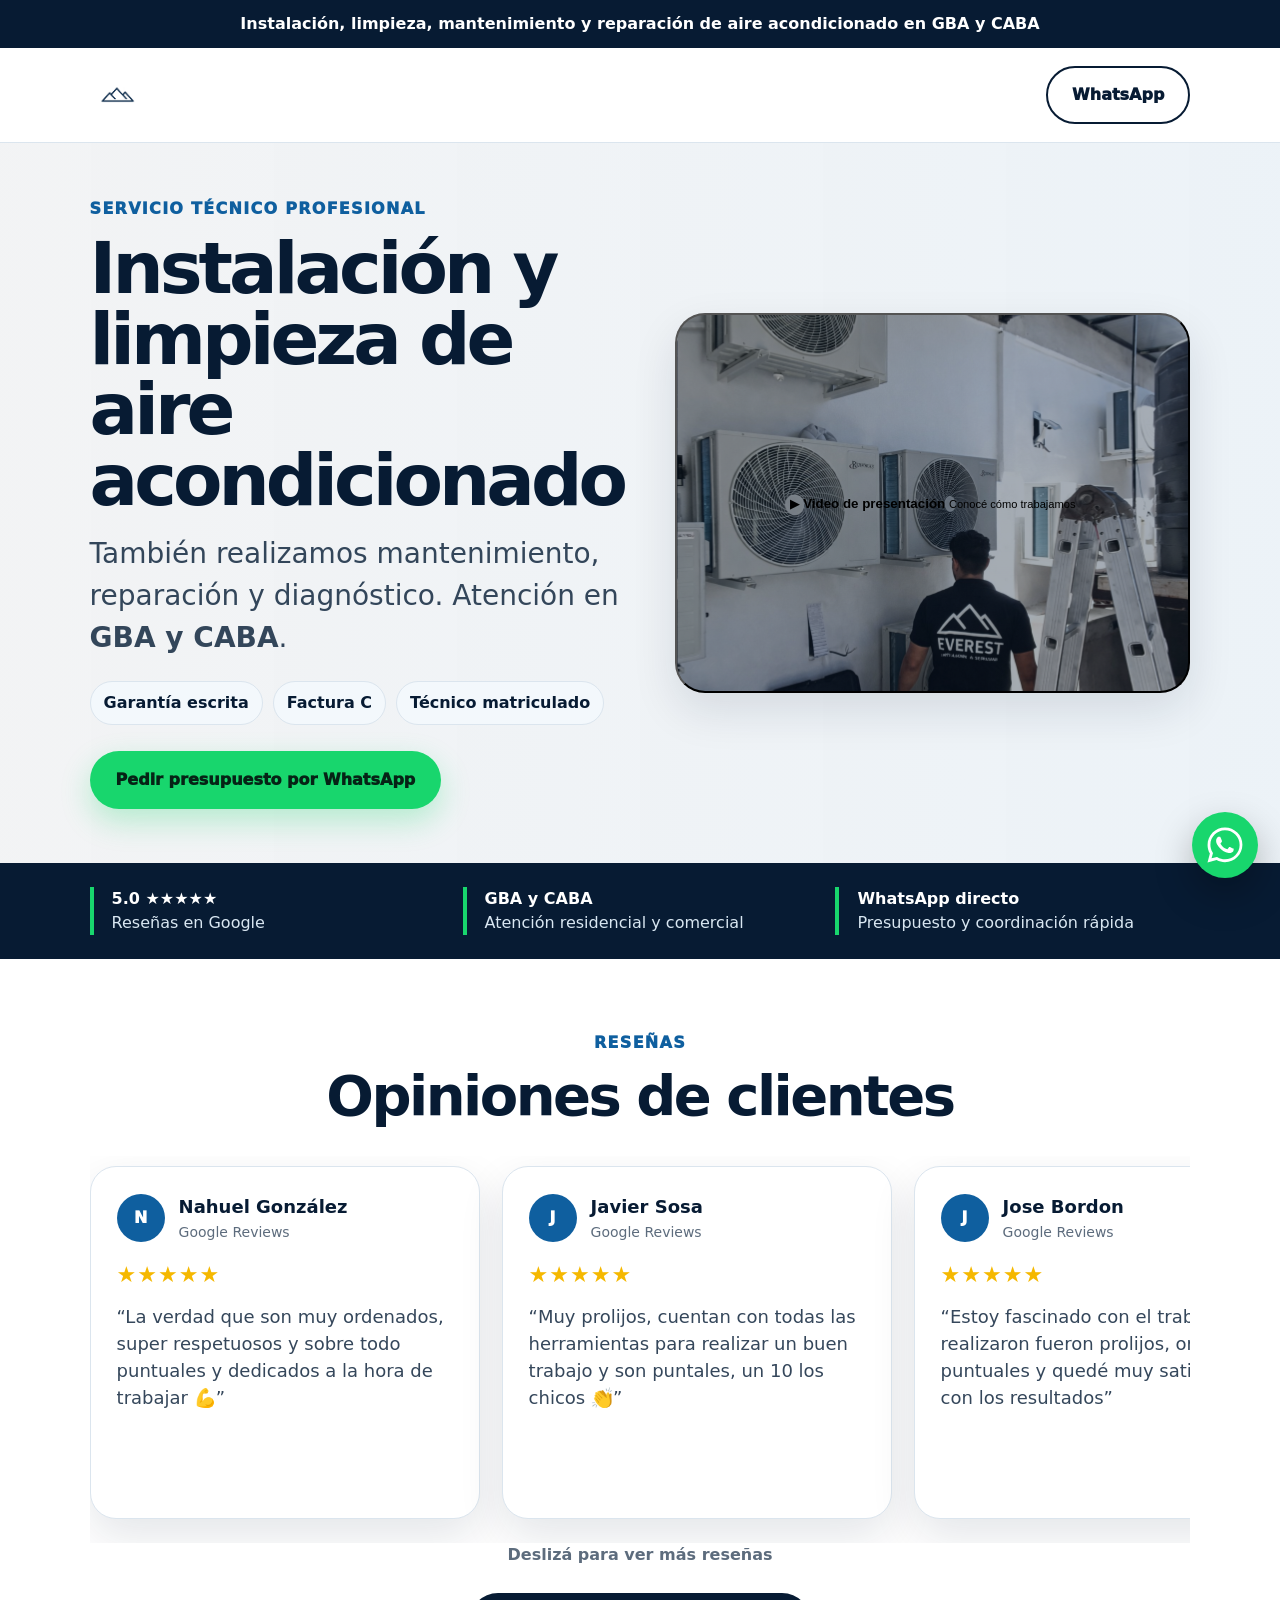
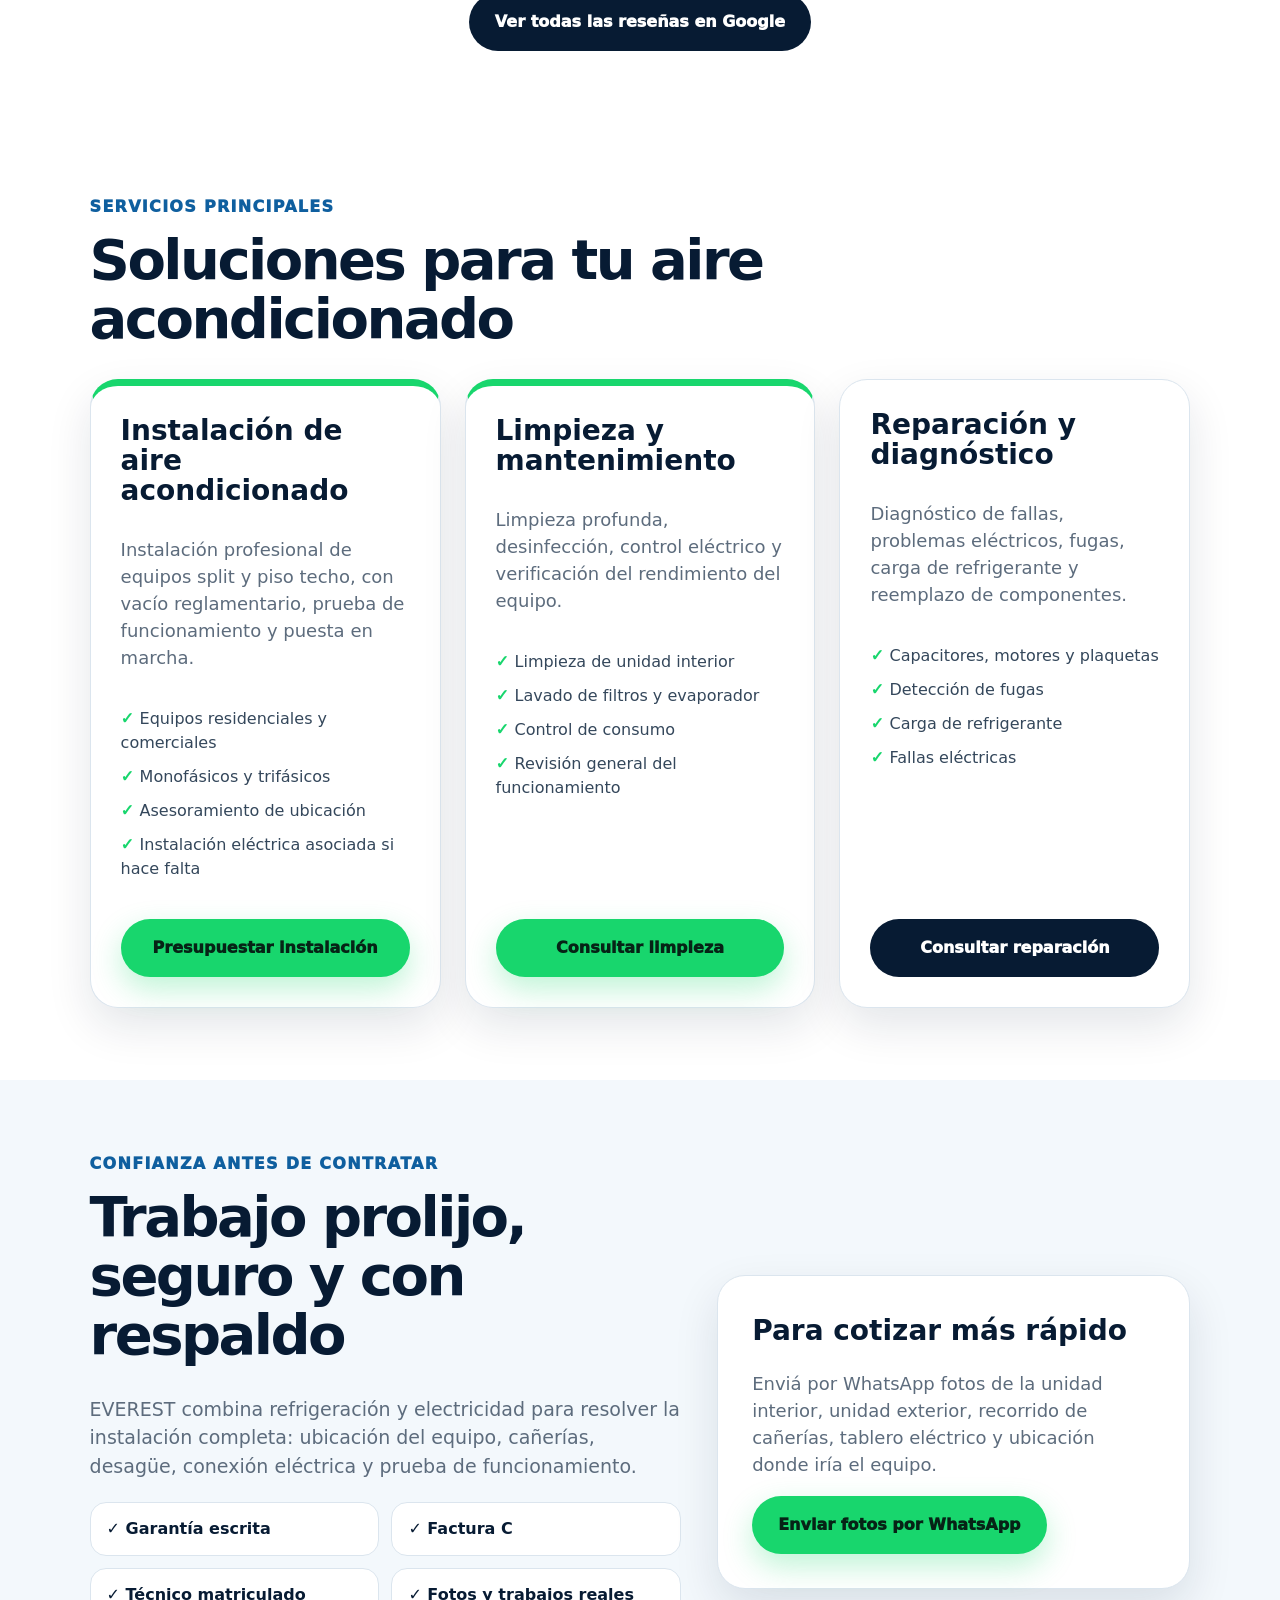
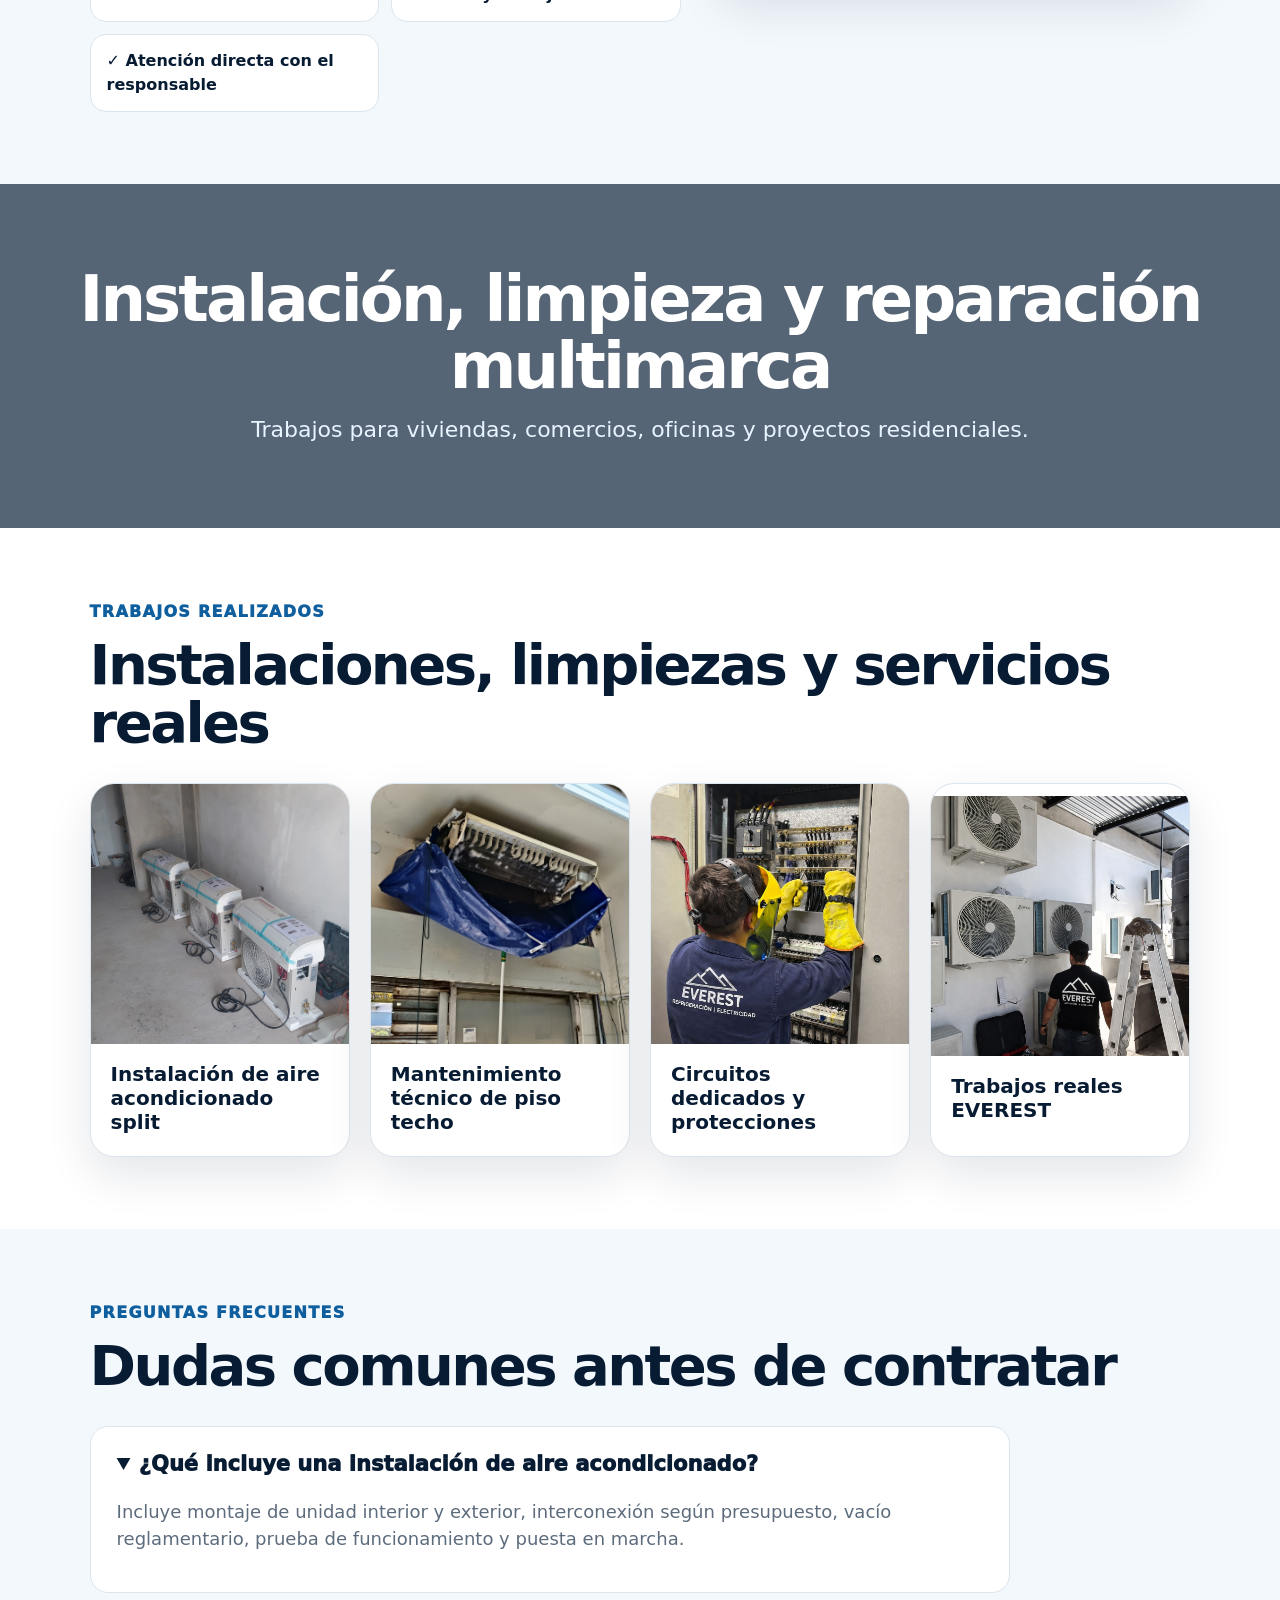
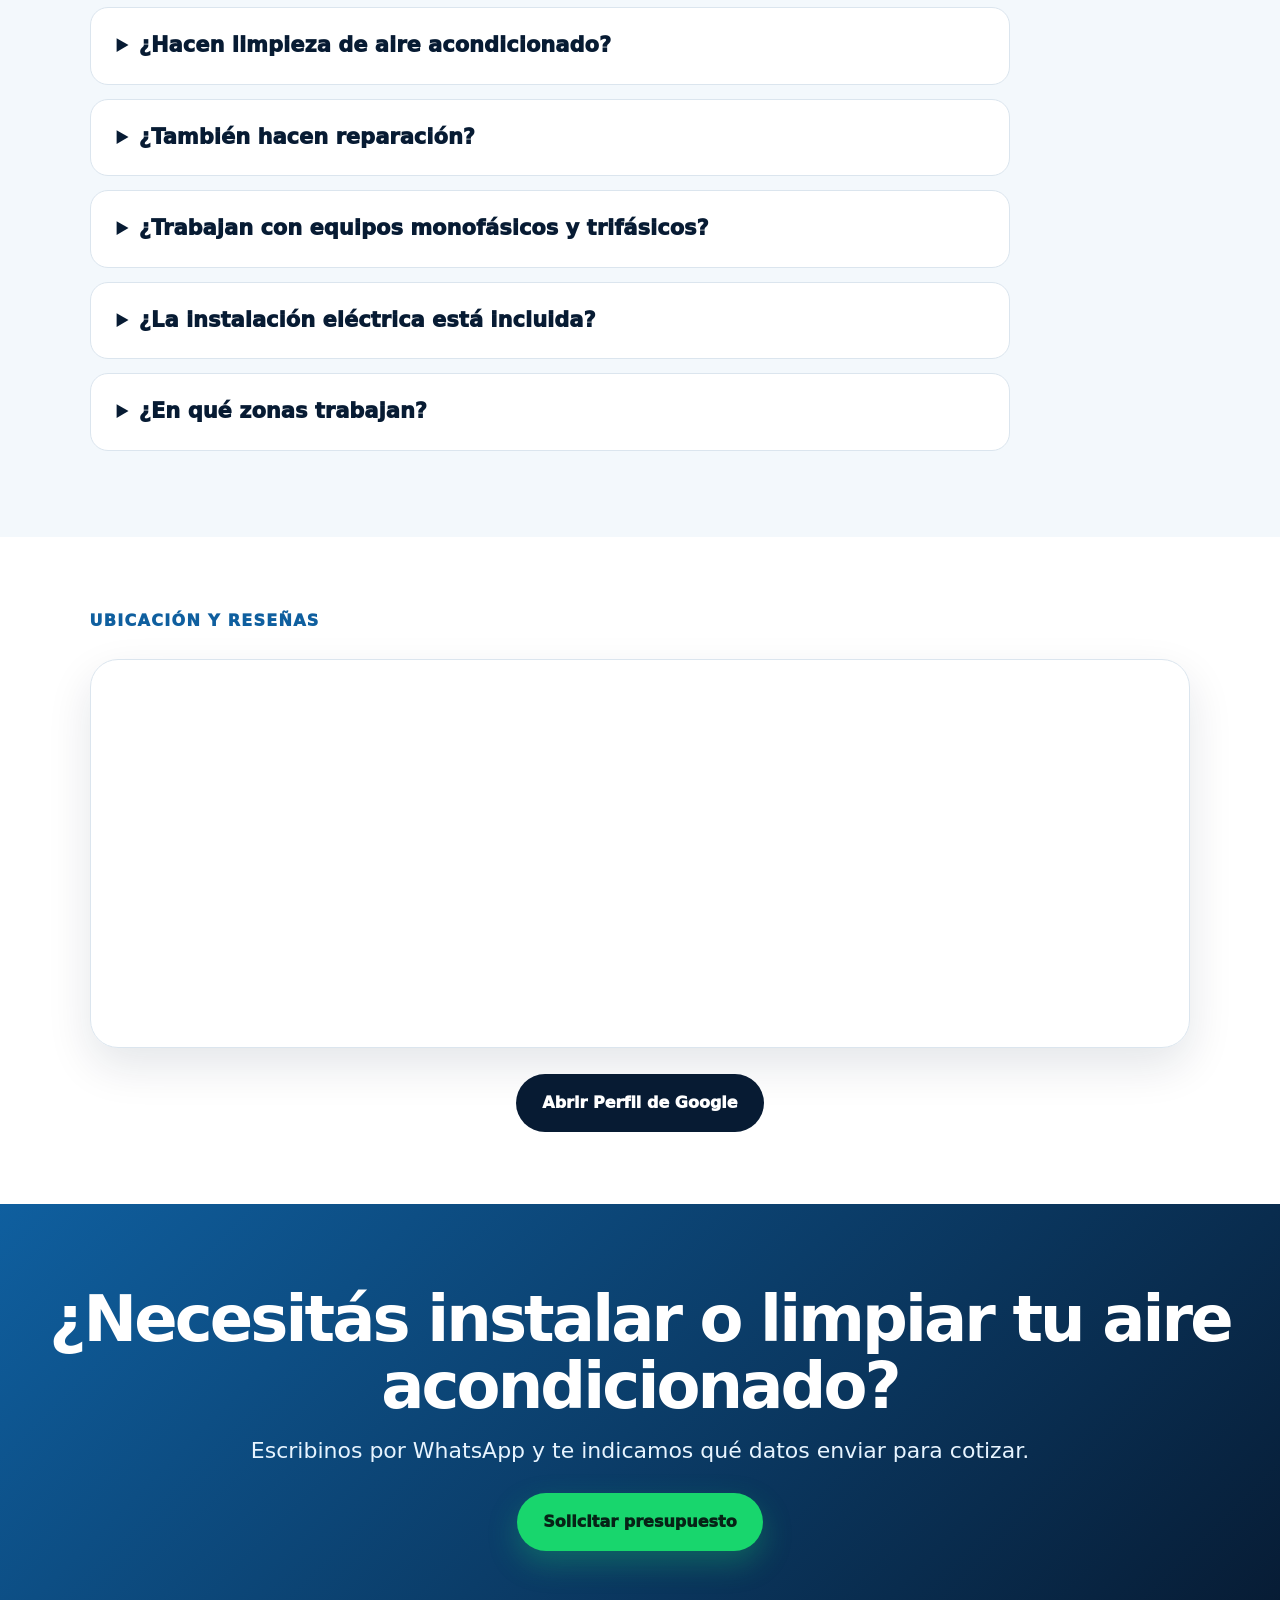
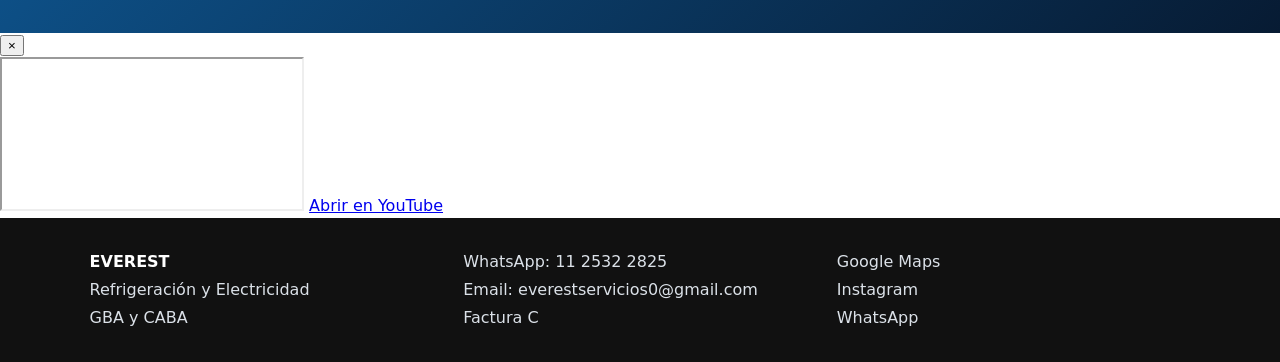
==== index.html @ 4e4aa872 "Update index.html" ====
<!DOCTYPE html>
<html lang="es-AR">
<head>
  <meta charset="UTF-8" />
  <meta name="viewport" content="width=device-width, initial-scale=1.0" />

  <title>Instalación y Limpieza de Aire Acondicionado | EVEREST</title>
  <meta name="description" content="Instalación, limpieza, mantenimiento y reparación de aire acondicionado en GBA y CABA. Técnico matriculado, garantía escrita, factura y presupuesto por WhatsApp." />
  <link rel="canonical" href="https://everestservicios.com/" />

  <meta property="og:title" content="Instalación y Limpieza de Aire Acondicionado | EVEREST" />
  <meta property="og:description" content="Atención en GBA y CABA. Instalación, limpieza, mantenimiento y reparación de aire acondicionado." />
  <meta property="og:type" content="website" />

  <link rel="stylesheet" href="styles.css" />
</head>

<body>
  <div class="topbar">
    Instalación, limpieza, mantenimiento y reparación de aire acondicionado en GBA y CABA
  </div>

  <header class="header">
    <a class="brand" href="#">
      <img src="assets/logo-everest.png" alt="EVEREST Refrigeración y Electricidad" class="logo-img logo-full">
    </a>

    <a class="btn btn-outline" href="https://wa.me/541125322825?text=Hola%20Everest%2C%20quiero%20consultar%20por%20un%20aire%20acondicionado." target="_blank" rel="noopener">
      WhatsApp
    </a>
  </header>

  <main>
    <section class="hero">
      <div class="hero-text">
        <p class="badge">Servicio técnico profesional</p>

        <h1>Instalación y limpieza de aire acondicionado</h1>

        <p class="lead">
          También realizamos mantenimiento, reparación y diagnóstico.
          Atención en <strong>GBA y CABA</strong>.
        </p>

        <div class="trust-line">
          <span>Garantía escrita</span>
          <span>Factura C</span>
          <span>Técnico matriculado</span>
        </div>

        <a class="btn btn-primary" href="https://wa.me/541125322825?text=Hola%20Everest%2C%20quiero%20pedir%20un%20presupuesto%20por%20instalaci%C3%B3n%20o%20limpieza%20de%20aire%20acondicionado." target="_blank" rel="noopener">
          Pedir presupuesto por WhatsApp
        </a>
      </div>

      <button class="hero-video video-trigger" type="button" aria-label="Reproducir video de presentación">
        <div class="video-cover-content">
          <span class="play-button">▶</span>
          <strong>Video de presentación</strong>
          <small>Conocé cómo trabajamos</small>
        </div>
      </button>
    </section>

    <section class="mini-proof">
      <article>
        <strong>5.0 ★★★★★</strong>
        <span>Reseñas en Google</span>
      </article>
      <article>
        <strong>GBA y CABA</strong>
        <span>Atención residencial y comercial</span>
      </article>
      <article>
        <strong>WhatsApp directo</strong>
        <span>Presupuesto y coordinación rápida</span>
      </article>
    </section>

    <section class="section reviews-top">
      <p class="eyebrow">Reseñas</p>
      <h2>Opiniones de clientes</h2>

      <div class="reviews-carousel" aria-label="Carrusel de reseñas de Google">
        <article class="review-card">
          <div class="review-head">
            <div class="avatar">N</div>
            <div>
              <strong>Nahuel González</strong>
              <span>Google Reviews</span>
            </div>
          </div>
          <div class="stars">★★★★★</div>
          <p>“La verdad que son muy ordenados, super respetuosos y sobre todo puntuales y dedicados a la hora de trabajar 💪”</p>
        </article>

        <article class="review-card">
          <div class="review-head">
            <div class="avatar">J</div>
            <div>
              <strong>Javier Sosa</strong>
              <span>Google Reviews</span>
            </div>
          </div>
          <div class="stars">★★★★★</div>
          <p>“Muy prolijos, cuentan con todas las herramientas para realizar un buen trabajo y son puntales, un 10 los chicos 👏”</p>
        </article>

        <article class="review-card">
          <div class="review-head">
            <div class="avatar">J</div>
            <div>
              <strong>Jose Bordon</strong>
              <span>Google Reviews</span>
            </div>
          </div>
          <div class="stars">★★★★★</div>
          <p>“Estoy fascinado con el trabajo que realizaron fueron prolijos, ordenados, puntuales y quedé muy satisfecho con los resultados”</p>
        </article>

        <article class="review-card">
          <div class="review-head">
            <div class="avatar">L</div>
            <div>
              <strong>Lucas Rios</strong>
              <span>Google Reviews</span>
            </div>
          </div>
          <div class="stars">★★★★★</div>
          <p>“Excelente servicio. Fueron muy puntuales y trabajaron con mucha prolijidad. Dejaron todo ordenado y limpio después de la instalación. Se nota que saben lo que hacen y cuidan los detalles. Muy recomendables. ⭐⭐⭐⭐⭐”</p>
        </article>

        <article class="review-card">
          <div class="review-head">
            <div class="avatar">Ju</div>
            <div>
              <strong>Ju Colazo</strong>
              <span>Google Reviews</span>
            </div>
          </div>
          <div class="stars">★★★★★</div>
          <p>“Muy buen servicio. Puntuales, prolijos y buena atención al cliente.”</p>
        </article>

        <article class="review-card">
          <div class="review-head">
            <div class="avatar">E</div>
            <div>
              <strong>Elias sanabriaa</strong>
              <span>Google Reviews</span>
            </div>
          </div>
          <div class="stars">★★★★★</div>
          <p>“Excelente servicio con los chicos no solo por la rapidez y la buena onda sino también por el profesionalismo muy conforme y de confianza ya van colocando 3 aires acondicionados y muy buen trabajo”</p>
        </article>
      </div>

      <p class="carousel-hint">Deslizá para ver más reseñas</p>

      <div class="center mt">
        <a class="btn btn-secondary" href="https://www.google.com/search?q=Everest+Servicios+Refrigeraci%C3%B3n+Electricidad" target="_blank" rel="noopener">
          Ver todas las reseñas en Google
        </a>
      </div>
    </section>

    <section class="section" id="servicios">
      <p class="eyebrow">Servicios principales</p>
      <h2>Soluciones para tu aire acondicionado</h2>

      <div class="service-grid">
        <article class="service-card featured">
          <h3>Instalación de aire acondicionado</h3>
          <p>Instalación profesional de equipos split y piso techo, con vacío reglamentario, prueba de funcionamiento y puesta en marcha.</p>
          <ul>
            <li>Equipos residenciales y comerciales</li>
            <li>Monofásicos y trifásicos</li>
            <li>Asesoramiento de ubicación</li>
            <li>Instalación eléctrica asociada si hace falta</li>
          </ul>
          <a class="btn btn-primary" href="https://wa.me/541125322825?text=Hola%20Everest%2C%20quiero%20presupuestar%20una%20instalaci%C3%B3n%20de%20aire%20acondicionado." target="_blank" rel="noopener">
            Presupuestar instalación
          </a>
        </article>

        <article class="service-card featured">
          <h3>Limpieza y mantenimiento</h3>
          <p>Limpieza profunda, desinfección, control eléctrico y verificación del rendimiento del equipo.</p>
          <ul>
            <li>Limpieza de unidad interior</li>
            <li>Lavado de filtros y evaporador</li>
            <li>Control de consumo</li>
            <li>Revisión general del funcionamiento</li>
          </ul>
          <a class="btn btn-primary" href="https://wa.me/541125322825?text=Hola%20Everest%2C%20quiero%20consultar%20por%20limpieza%20de%20aire%20acondicionado." target="_blank" rel="noopener">
            Consultar limpieza
          </a>
        </article>

        <article class="service-card">
          <h3>Reparación y diagnóstico</h3>
          <p>Diagnóstico de fallas, problemas eléctricos, fugas, carga de refrigerante y reemplazo de componentes.</p>
          <ul>
            <li>Capacitores, motores y plaquetas</li>
            <li>Detección de fugas</li>
            <li>Carga de refrigerante</li>
            <li>Fallas eléctricas</li>
          </ul>
          <a class="btn btn-secondary" href="https://wa.me/541125322825?text=Hola%20Everest%2C%20necesito%20reparar%20o%20diagnosticar%20un%20aire%20acondicionado." target="_blank" rel="noopener">
            Consultar reparación
          </a>
        </article>
      </div>
    </section>

    <section class="section split bg-light">
      <div>
        <p class="eyebrow">Confianza antes de contratar</p>
        <h2>Trabajo prolijo, seguro y con respaldo</h2>
        <p class="text">
          EVEREST combina refrigeración y electricidad para resolver la instalación completa:
          ubicación del equipo, cañerías, desagüe, conexión eléctrica y prueba de funcionamiento.
        </p>

        <div class="checks">
          <span>✓ Garantía escrita</span>
          <span>✓ Factura C</span>
          <span>✓ Técnico matriculado</span>
          <span>✓ Fotos y trabajos reales</span>
          <span>✓ Atención directa con el responsable</span>
        </div>
      </div>

      <div class="card">
        <h3>Para cotizar más rápido</h3>
        <p>
          Enviá por WhatsApp fotos de la unidad interior, unidad exterior, recorrido de cañerías,
          tablero eléctrico y ubicación donde iría el equipo.
        </p>
        <a class="btn btn-primary" href="https://wa.me/541125322825?text=Hola%20Everest%2C%20quiero%20enviar%20fotos%20para%20un%20presupuesto." target="_blank" rel="noopener">
          Enviar fotos por WhatsApp
        </a>
      </div>
    </section>

    <section class="banner">
      <h2>Instalación, limpieza y reparación multimarca</h2>
      <p>Trabajos para viviendas, comercios, oficinas y proyectos residenciales.</p>
    </section>

    <section class="section" id="trabajos">
      <p class="eyebrow">Trabajos realizados</p>
      <h2>Instalaciones, limpiezas y servicios reales</h2>
      <div class="gallery">
        <button class="photo-card" type="button" data-lightbox="0">
          <img src="assets/trabajo-instalacion.jpeg" alt="Instalación de aire acondicionado split">
          <h3>Instalación de aire acondicionado split</h3>
        </button>
        <button class="photo-card" type="button" data-lightbox="1">
          <img src="assets/trabajo-mantenimiento.jpg" alt="Limpieza y mantenimiento de aire acondicionado piso techo">
          <h3>Mantenimiento técnico de piso techo</h3>
        </button>
        <button class="photo-card" type="button" data-lightbox="2">
          <img src="assets/trabajo-circuitos.png" alt="Circuitos dedicados y protecciones eléctricas">
          <h3>Circuitos dedicados y protecciones</h3>
        </button>
        <button class="photo-card" type="button" data-lightbox="3">
          <img src="assets/trabajo-portada.png" alt="Trabajo realizado por EVEREST en sistema de aire acondicionado">
          <h3>Trabajos reales EVEREST</h3>
        </button>
      </div>
    </section>

    <section class="section faq" id="faq">
      <p class="eyebrow">Preguntas frecuentes</p>
      <h2>Dudas comunes antes de contratar</h2>

      <details open>
        <summary>¿Qué incluye una instalación de aire acondicionado?</summary>
        <p>Incluye montaje de unidad interior y exterior, interconexión según presupuesto, vacío reglamentario, prueba de funcionamiento y puesta en marcha.</p>
      </details>

      <details>
        <summary>¿Hacen limpieza de aire acondicionado?</summary>
        <p>Sí. Realizamos limpieza profunda, mantenimiento preventivo, control eléctrico y verificación del rendimiento del equipo.</p>
      </details>

      <details>
        <summary>¿También hacen reparación?</summary>
        <p>Sí. Diagnosticamos fallas eléctricas, fugas, problemas de rendimiento, capacitores, motores, plaquetas y carga de refrigerante cuando corresponde.</p>
      </details>

      <details>
        <summary>¿Trabajan con equipos monofásicos y trifásicos?</summary>
        <p>Sí. Trabajamos con equipos residenciales y comerciales, monofásicos y trifásicos, según el caso.</p>
      </details>

      <details>
        <summary>¿La instalación eléctrica está incluida?</summary>
        <p>No siempre. Si hace falta circuito dedicado, térmica, disyuntor, puesta a tierra, cableado o cable canal, se cotiza aparte.</p>
      </details>

      <details>
        <summary>¿En qué zonas trabajan?</summary>
        <p>Atendemos en GBA y CABA. Algunas zonas pueden requerir coordinación especial por distancia, acceso o disponibilidad.</p>
      </details>
    </section>

    <section class="section map-section">
      <p class="eyebrow">Ubicación y reseñas</p>

      <div class="map-wrapper">
        <!-- Reemplazar este iframe por el iframe real de tu Perfil de Empresa si querés -->
        <iframe
          src="https://www.google.com/maps?q=Everest%20Servicios%20Refrigeraci%C3%B3n%20Electricidad&output=embed"
          width="100%"
          height="380"
          style="border:0;"
          allowfullscreen=""
          loading="lazy"
          referrerpolicy="no-referrer-when-downgrade">
        </iframe>
      </div>

      <div class="center mt">
        <a class="btn btn-secondary" href="https://maps.app.goo.gl/jRdp2bAgm6GgYNeHA" target="_blank" rel="noopener">
          Abrir Perfil de Google
        </a>
      </div>
    </section>

    <section class="cta-final">
      <h2>¿Necesitás instalar o limpiar tu aire acondicionado?</h2>
      <p>Escribinos por WhatsApp y te indicamos qué datos enviar para cotizar.</p>
      <a class="btn btn-primary" href="https://wa.me/541125322825?text=Hola%20Everest%2C%20necesito%20instalar%20o%20limpiar%20un%20aire%20acondicionado." target="_blank" rel="noopener">
        Solicitar presupuesto
      </a>
    </section>
  </main>



  <div class="video-modal" id="videoModal" aria-hidden="true">
    <button class="video-modal-close" type="button" aria-label="Cerrar video">×</button>
    <div class="video-modal-inner">
      <iframe id="youtubeFrame" src="" title="Video de presentación EVEREST" allow="accelerometer; autoplay; clipboard-write; encrypted-media; gyroscope; picture-in-picture; web-share" referrerpolicy="strict-origin-when-cross-origin" allowfullscreen></iframe>
      <a class="video-fallback-link" href="https://www.youtube.com/shorts/HDDJhhHEJL8" target="_blank" rel="noopener">Abrir en YouTube</a>
    </div>
  </div>

  <script>
    const videoModal = document.getElementById("videoModal");
    const youtubeFrame = document.getElementById("youtubeFrame");
    const videoTrigger = document.querySelector(".video-trigger");
    const videoClose = document.querySelector(".video-modal-close");
    const youtubeEmbedUrl = "https://www.youtube-nocookie.com/embed/HDDJhhHEJL8?autoplay=1&rel=0&modestbranding=1&playsinline=1";

    function openVideoModal() {
      youtubeFrame.src = youtubeEmbedUrl;
      videoModal.classList.add("is-open");
      videoModal.setAttribute("aria-hidden", "false");
      document.body.classList.add("no-scroll");
    }

    function closeVideoModal() {
      videoModal.classList.remove("is-open");
      videoModal.setAttribute("aria-hidden", "true");
      youtubeFrame.src = "";
      document.body.classList.remove("no-scroll");
    }

    if (videoTrigger) videoTrigger.addEventListener("click", openVideoModal);
    if (videoClose) videoClose.addEventListener("click", closeVideoModal);

    videoModal.addEventListener("click", function(event) {
      if (event.target === videoModal) closeVideoModal();
    });

    document.addEventListener("keydown", function(event) {
      if (event.key === "Escape" && videoModal.classList.contains("is-open")) closeVideoModal();
    });
  </script>

  <div class="lightbox" id="lightbox" aria-hidden="true">
    <button class="lightbox-close" type="button" aria-label="Cerrar galería">×</button>
    <button class="lightbox-arrow lightbox-prev" type="button" aria-label="Foto anterior">‹</button>

    <div class="lightbox-content">
      <img id="lightbox-img" src="" alt="">
      <p id="lightbox-caption"></p>
    </div>

    <button class="lightbox-arrow lightbox-next" type="button" aria-label="Foto siguiente">›</button>
  </div>

  <script>
    const galleryImages = [
      {
        src: "assets/trabajo-instalacion.jpeg",
        alt: "Instalación de aire acondicionado split",
        caption: "Instalación de aire acondicionado split"
      },
      {
        src: "assets/trabajo-mantenimiento.jpg",
        alt: "Limpieza y mantenimiento de aire acondicionado piso techo",
        caption: "Mantenimiento técnico de piso techo"
      },
      {
        src: "assets/trabajo-circuitos.png",
        alt: "Circuitos dedicados y protecciones eléctricas",
        caption: "Circuitos dedicados y protecciones"
      },
      {
        src: "assets/trabajo-portada.png",
        alt: "Trabajo realizado por EVEREST en sistema de aire acondicionado",
        caption: "Trabajos reales EVEREST"
      }
    ];

    const lightbox = document.getElementById("lightbox");
    const lightboxImg = document.getElementById("lightbox-img");
    const lightboxCaption = document.getElementById("lightbox-caption");
    const closeBtn = document.querySelector(".lightbox-close");
    const prevBtn = document.querySelector(".lightbox-prev");
    const nextBtn = document.querySelector(".lightbox-next");
    let currentIndex = 0;

    function openLightbox(index) {
      currentIndex = index;
      updateLightbox();
      lightbox.classList.add("is-open");
      lightbox.setAttribute("aria-hidden", "false");
      document.body.classList.add("no-scroll");
    }

    function closeLightbox() {
      lightbox.classList.remove("is-open");
      lightbox.setAttribute("aria-hidden", "true");
      document.body.classList.remove("no-scroll");
    }

    function updateLightbox() {
      const item = galleryImages[currentIndex];
      lightboxImg.src = item.src;
      lightboxImg.alt = item.alt;
      lightboxCaption.textContent = item.caption;
    }

    function showNext() {
      currentIndex = (currentIndex + 1) % galleryImages.length;
      updateLightbox();
    }

    function showPrev() {
      currentIndex = (currentIndex - 1 + galleryImages.length) % galleryImages.length;
      updateLightbox();
    }

    document.querySelectorAll("[data-lightbox]").forEach((button) => {
      button.addEventListener("click", () => openLightbox(Number(button.dataset.lightbox)));
    });

    closeBtn.addEventListener("click", closeLightbox);
    nextBtn.addEventListener("click", showNext);
    prevBtn.addEventListener("click", showPrev);

    lightbox.addEventListener("click", (event) => {
      if (event.target === lightbox) closeLightbox();
    });

    document.addEventListener("keydown", (event) => {
      if (!lightbox.classList.contains("is-open")) return;
      if (event.key === "Escape") closeLightbox();
      if (event.key === "ArrowRight") showNext();
      if (event.key === "ArrowLeft") showPrev();
    });
  </script>

  <a class="float-wa" href="https://wa.me/541125322825?text=Hola%20Everest%2C%20quiero%20hacer%20una%20consulta." target="_blank" rel="noopener" aria-label="WhatsApp">
    <img src="assets/whatsapp.svg" alt="WhatsApp">
  </a>

  <footer>
    <div>
      <strong>EVEREST</strong>
      <span>Refrigeración y Electricidad</span>
      <span>GBA y CABA</span>
    </div>

    <div>
      <span>WhatsApp: 11 2532 2825</span>
      <span>Email: everestservicios0@gmail.com</span>
      <span>Factura C</span>
    </div>

    <div class="footer-links">
      <a href="https://maps.app.goo.gl/jRdp2bAgm6GgYNeHA" target="_blank" rel="noopener">Google Maps</a>
      <a href="https://www.instagram.com/everest_servicios/?hl=es" target="_blank" rel="noopener">Instagram</a>
      <a href="https://wa.me/541125322825" target="_blank" rel="noopener">WhatsApp</a>
    </div>
  </footer>
</body>
</html>
---- styles.css ----
:root{
  --navy:#071b33;
  --blue:#0f5f9f;
  --ice:#f3f8fc;
  --muted:#5d6c7d;
  --green:#18d66d;
  --border:#dbe5ee;
  --shadow:0 18px 45px rgba(7,27,51,.11);
}

*{box-sizing:border-box}
html{scroll-behavior:smooth}
body{
  margin:0;
  color:var(--navy);
  font-family:system-ui,-apple-system,BlinkMacSystemFont,"Segoe UI",sans-serif;
  background:white;
  line-height:1.5;
}
.topbar{
  background:var(--navy);
  color:white;
  text-align:center;
  padding:12px 18px;
  font-weight:800;
}
.header{
  position:sticky;
  top:0;
  z-index:50;
  display:flex;
  justify-content:space-between;
  align-items:center;
  gap:18px;
  padding:18px clamp(20px,7vw,110px);
  background:rgba(255,255,255,.96);
  border-bottom:1px solid var(--border);
  backdrop-filter:blur(12px);
}
.brand{
  text-decoration:none;
  color:var(--navy);
  display:flex;
  align-items:center;
  gap:13px;
  font-size:22px;
  font-weight:950;
  letter-spacing:.16em;
}
.logo-img{
  height:46px;
  width:auto;
  display:block;
}
.mark{
  color:var(--blue);
  letter-spacing:-9px;
  font-size:28px;
}
.btn{
  display:inline-flex;
  justify-content:center;
  align-items:center;
  text-decoration:none;
  border-radius:999px;
  padding:15px 24px;
  font-weight:950;
  text-align:center;
  border:2px solid transparent;
}
.btn-primary{
  background:var(--green);
  color:#062316;
  box-shadow:0 12px 30px rgba(24,214,109,.28);
}
.btn-secondary{
  background:var(--navy);
  color:white;
}
.btn-light{
  background:white;
  color:var(--navy);
}
.btn-outline{
  background:white;
  border-color:var(--navy);
  color:var(--navy);
}
.hero{
  display:grid;
  grid-template-columns:1fr .95fr;
  gap:42px;
  align-items:center;
  padding:54px clamp(20px,7vw,110px);
  background:
    linear-gradient(90deg,rgba(7,27,51,.05),rgba(15,95,159,.08)),
    white;
}
.badge,.eyebrow{
  margin:0 0 12px;
  color:var(--blue);
  font-weight:950;
  text-transform:uppercase;
  letter-spacing:.08em;
}
.hero h1{
  font-size:clamp(42px,6vw,72px);
  line-height:.98;
  letter-spacing:-.055em;
  margin:0 0 18px;
}
.lead{
  font-size:clamp(20px,2.2vw,28px);
  color:#33465a;
  margin:0 0 22px;
}
.trust-line{
  display:flex;
  flex-wrap:wrap;
  gap:10px;
  margin:0 0 26px;
}
.trust-line span{
  background:var(--ice);
  border:1px solid var(--border);
  padding:9px 13px;
  border-radius:999px;
  font-weight:850;
}
.hero-video{
  min-height:380px;
  border-radius:30px;
  background:
    linear-gradient(rgba(7,27,51,.36),rgba(7,27,51,.36)),
    url("assets/video-cover.jpg");
  background-size:cover;
  background-position:center;
  display:flex;
  align-items:center;
  justify-content:center;
  box-shadow:var(--shadow);
  overflow:hidden;
}
.video-placeholder{
  width:82%;
  min-height:190px;
  border:2px dashed rgba(255,255,255,.82);
  border-radius:24px;
  background:rgba(7,27,51,.45);
  color:white;
  display:flex;
  flex-direction:column;
  align-items:center;
  justify-content:center;
  text-align:center;
  padding:24px;
}
.video-placeholder strong{font-size:28px}
.video-placeholder span{opacity:.92}

.mini-proof{
  display:grid;
  grid-template-columns:repeat(3,1fr);
  gap:18px;
  padding:24px clamp(20px,7vw,110px);
  background:var(--navy);
  color:white;
}
.mini-proof article{
  border-left:4px solid var(--green);
  padding-left:18px;
  display:flex;
  flex-direction:column;
}
.mini-proof span{color:#d9e7f2}

.section{
  padding:72px clamp(20px,7vw,110px);
}
.section h2{
  font-size:clamp(34px,4.5vw,56px);
  line-height:1.05;
  letter-spacing:-.045em;
  margin:0 0 30px;
}
.text{
  color:var(--muted);
  font-size:19px;
  max-width:760px;
}
.reviews-top{
  text-align:center;
  background:white;
}
.reviews-top .text{
  margin:0 auto 24px;
}
.service-grid{
  display:grid;
  grid-template-columns:repeat(3,1fr);
  gap:24px;
}
.service-card{
  border:1px solid var(--border);
  border-radius:28px;
  padding:30px;
  background:white;
  box-shadow:var(--shadow);
  display:flex;
  flex-direction:column;
}
.service-card.featured{
  border-top:7px solid var(--green);
}
.service-card h3{
  font-size:28px;
  line-height:1.08;
  margin:0 0 12px;
}
.service-card p{color:var(--muted);font-size:18px}
.service-card ul{
  list-style:none;
  padding:0;
  margin:8px 0 28px;
  flex:1;
}
.service-card li{
  margin:10px 0;
  color:#34475b;
}
.service-card li::before{
  content:"✓ ";
  color:var(--green);
  font-weight:950;
}
.bg-light{background:var(--ice)}
.split{
  display:grid;
  grid-template-columns:1fr .8fr;
  gap:36px;
  align-items:center;
}
.checks{
  display:grid;
  grid-template-columns:repeat(2,minmax(0,1fr));
  gap:12px;
  margin-top:22px;
}
.checks span{
  background:white;
  border:1px solid var(--border);
  padding:14px 16px;
  border-radius:16px;
  font-weight:850;
}
.card{
  border-radius:28px;
  padding:34px;
  background:white;
  border:1px solid var(--border);
  box-shadow:var(--shadow);
}
.card h3{font-size:28px;margin:0 0 10px}
.card p{color:var(--muted);font-size:18px}
.banner{
  text-align:center;
  color:white;
  padding:82px 20px;
  background:
    linear-gradient(rgba(7,27,51,.7),rgba(7,27,51,.7)),
    url("assets/banner.jpg");
  background-size:cover;
  background-position:center;
}
.banner h2{
  font-size:clamp(36px,5vw,64px);
  line-height:1.05;
  letter-spacing:-.045em;
  margin:0 0 12px;
}
.banner p{font-size:22px;margin:0;color:#e8f4ff}
.gallery{
  display:grid;
  grid-template-columns:repeat(4,1fr);
  gap:20px;
}
.photo{
  min-height:260px;
  border-radius:24px;
  background:linear-gradient(135deg,#e6eef5,#fbfdff);
  border:1px solid var(--border);
  display:flex;
  align-items:center;
  justify-content:center;
  text-align:center;
  color:#657487;
  font-weight:900;
  box-shadow:var(--shadow);
}
.reviews{
  background:var(--navy);
  color:white;
}
.reviews .eyebrow{color:#8fcaff}
.review-grid{
  display:grid;
  grid-template-columns:repeat(3,1fr);
  gap:22px;
}
.review-grid article{
  background:white;
  color:var(--navy);
  border-radius:24px;
  padding:26px;
}
.review-grid strong{color:#f5b800;font-size:22px}
.review-grid p{color:#35475b;font-size:18px}
.center{text-align:center}
.mt{margin-top:26px}
.faq{background:var(--ice)}
details{
  max-width:920px;
  margin:14px 0;
  border:1px solid var(--border);
  border-radius:18px;
  background:white;
  padding:22px 26px;
}
summary{
  cursor:pointer;
  font-size:21px;
  font-weight:950;
}
details p{color:var(--muted);font-size:18px}
.map-section{
  background:white;
}
.map-wrapper{
  overflow:hidden;
  border-radius:28px;
  box-shadow:var(--shadow);
  border:1px solid var(--border);
  margin-top:26px;
}
.cta-final{
  padding:82px 20px;
  text-align:center;
  color:white;
  background:linear-gradient(135deg,var(--blue),var(--navy));
}
.cta-final h2{
  font-size:clamp(36px,5vw,64px);
  line-height:1.05;
  letter-spacing:-.045em;
  margin:0 0 14px;
}
.cta-final p{
  font-size:22px;
  color:#e7f4ff;
  margin:0 0 26px;
}
.float-wa{
  position:fixed;
  right:22px;
  bottom:22px;
  width:66px;
  height:66px;
  z-index:80;
  border-radius:50%;
  background:var(--green);
  display:flex;
  align-items:center;
  justify-content:center;
  text-decoration:none;
  color:white;
  font-size:30px;
  box-shadow:0 16px 38px rgba(0,0,0,.28);
}
footer{
  display:grid;
  grid-template-columns:1fr 1fr 1fr;
  gap:20px;
  padding:32px clamp(20px,7vw,110px);
  background:#111;
  color:white;
}
footer div{
  display:flex;
  flex-direction:column;
  gap:4px;
}
footer span, footer a{
  color:#dbe1e8;
  text-decoration:none;
}
.footer-links a:hover{
  color:white;
}

@media(max-width:920px){
  .topbar{font-size:14px}
  .header{padding:15px 18px}
  .brand{font-size:19px}
  .btn-outline{padding:10px 14px}
  .hero{
    grid-template-columns:1fr;
    padding:42px 20px 48px;
    gap:28px;
  }
  .hero h1{font-size:43px}
  .hero-video{min-height:300px}
  .mini-proof,
  .service-grid,
  .split,
  .gallery,
  .review-grid,
  .checks,
  footer{
    grid-template-columns:1fr;
  }
  .mini-proof{padding:24px 20px}
  .section{padding:56px 20px}
  .photo{min-height:230px}
  footer{
    padding-bottom:105px;
  }
}

.reviews-top{
  text-align:center;
  background:white;
}
.reviews-top .review-grid{
  margin-top:28px;
}
.review-grid-light article{
  background:white;
  color:var(--navy);
  border:1px solid var(--border);
  box-shadow:var(--shadow);
}
.review-grid-light p{
  color:#35475b;
}


/* Carrusel de reseñas */
.reviews-carousel{
  display:flex;
  gap:22px;
  overflow-x:auto;
  scroll-snap-type:x mandatory;
  padding:10px 4px 24px;
  margin-top:28px;
  scrollbar-width:thin;
}
.review-card{
  flex:0 0 390px;
  scroll-snap-align:start;
  background:white;
  color:var(--navy);
  border:1px solid var(--border);
  border-radius:26px;
  padding:26px;
  box-shadow:var(--shadow);
  text-align:left;
}
.review-head{
  display:flex;
  align-items:center;
  gap:14px;
  margin-bottom:14px;
}
.avatar{
  width:48px;
  height:48px;
  border-radius:50%;
  background:var(--blue);
  color:white;
  display:flex;
  align-items:center;
  justify-content:center;
  font-weight:950;
  flex:0 0 48px;
}
.review-head strong{
  display:block;
  font-size:18px;
}
.review-head span{
  color:var(--muted);
  font-size:14px;
}
.stars{
  color:#f5b800;
  font-size:22px;
  letter-spacing:1px;
  margin-bottom:12px;
}
.review-card p{
  color:#35475b;
  font-size:18px;
  margin:0;
}
.carousel-hint{
  color:var(--muted);
  font-weight:800;
  text-align:center;
  margin:0;
}

@media(max-width:920px){
  .review-card{
    flex-basis:82vw;
  }
}

/* Ajustes V3.5 */
.logo-img{
  height:44px;
  width:auto;
  display:block;
}
.photo-card{
  overflow:hidden;
  border-radius:24px;
  border:1px solid var(--border);
  background:white;
  box-shadow:var(--shadow);
}
.photo-card img{
  width:100%;
  height:260px;
  object-fit:cover;
  display:block;
}
.photo-card h3{
  margin:0;
  padding:18px 20px 22px;
  font-size:20px;
  line-height:1.2;
}
.float-wa img{
  width:35px;
  height:35px;
  display:block;
}
@media(max-width:920px){
  .logo-img{height:36px;}
  .photo-card img{height:260px;}
}

/* Ajustes V3.6 */
.banner{
  background:#566575 !important;
  color:white !important;
}
.logo-img{
  height:56px !important;
}
.brand{
  gap:18px !important;
}
.photo-card{
  text-decoration:none;
  color:var(--navy);
  transition:transform .15s ease, box-shadow .15s ease;
}
.photo-card:hover{
  transform:translateY(-3px);
  box-shadow:0 22px 55px rgba(7,27,51,.16);
}
.float-wa img{
  width:40px !important;
  height:40px !important;
}
@media(max-width:920px){
  .logo-img{
    height:44px !important;
  }
}

/* Ajustes V3.8: galería tipo lightbox/carrusel */
.photo-card{
  border:1px solid var(--border);
  background:white;
  padding:0;
  cursor:pointer;
  font-family:inherit;
  text-align:left;
}
.lightbox{
  position:fixed;
  inset:0;
  z-index:200;
  background:rgba(2,10,20,.86);
  display:none;
  align-items:center;
  justify-content:center;
  padding:28px;
}
.lightbox.is-open{
  display:flex;
}
.no-scroll{
  overflow:hidden;
}
.lightbox-content{
  max-width:min(980px,88vw);
  max-height:88vh;
  text-align:center;
}
.lightbox-content img{
  max-width:100%;
  max-height:76vh;
  object-fit:contain;
  border-radius:18px;
  box-shadow:0 24px 70px rgba(0,0,0,.4);
}
.lightbox-content p{
  color:white;
  font-size:20px;
  font-weight:850;
  margin:14px 0 0;
}
.lightbox-close{
  position:absolute;
  top:20px;
  right:24px;
  border:0;
  background:white;
  color:var(--navy);
  width:46px;
  height:46px;
  border-radius:50%;
  font-size:32px;
  line-height:1;
  cursor:pointer;
}
.lightbox-arrow{
  position:absolute;
  top:50%;
  transform:translateY(-50%);
  border:0;
  background:white;
  color:var(--navy);
  width:54px;
  height:54px;
  border-radius:50%;
  font-size:46px;
  line-height:.8;
  cursor:pointer;
}
.lightbox-prev{
  left:24px;
}
.lightbox-next{
  right:24px;
}
@media(max-width:920px){
  .lightbox{
    padding:18px;
  }
  .lightbox-arrow{
    width:46px;
    height:46px;
    font-size:38px;
  }
  .lightbox-prev{
    left:10px;
  }
  .lightbox-next{
    right:10px;
  }
  .lightbox-close{
    top:12px;
    right:12px;
  }
  .lightbox-content img{
    max-height:72vh;
  }
}
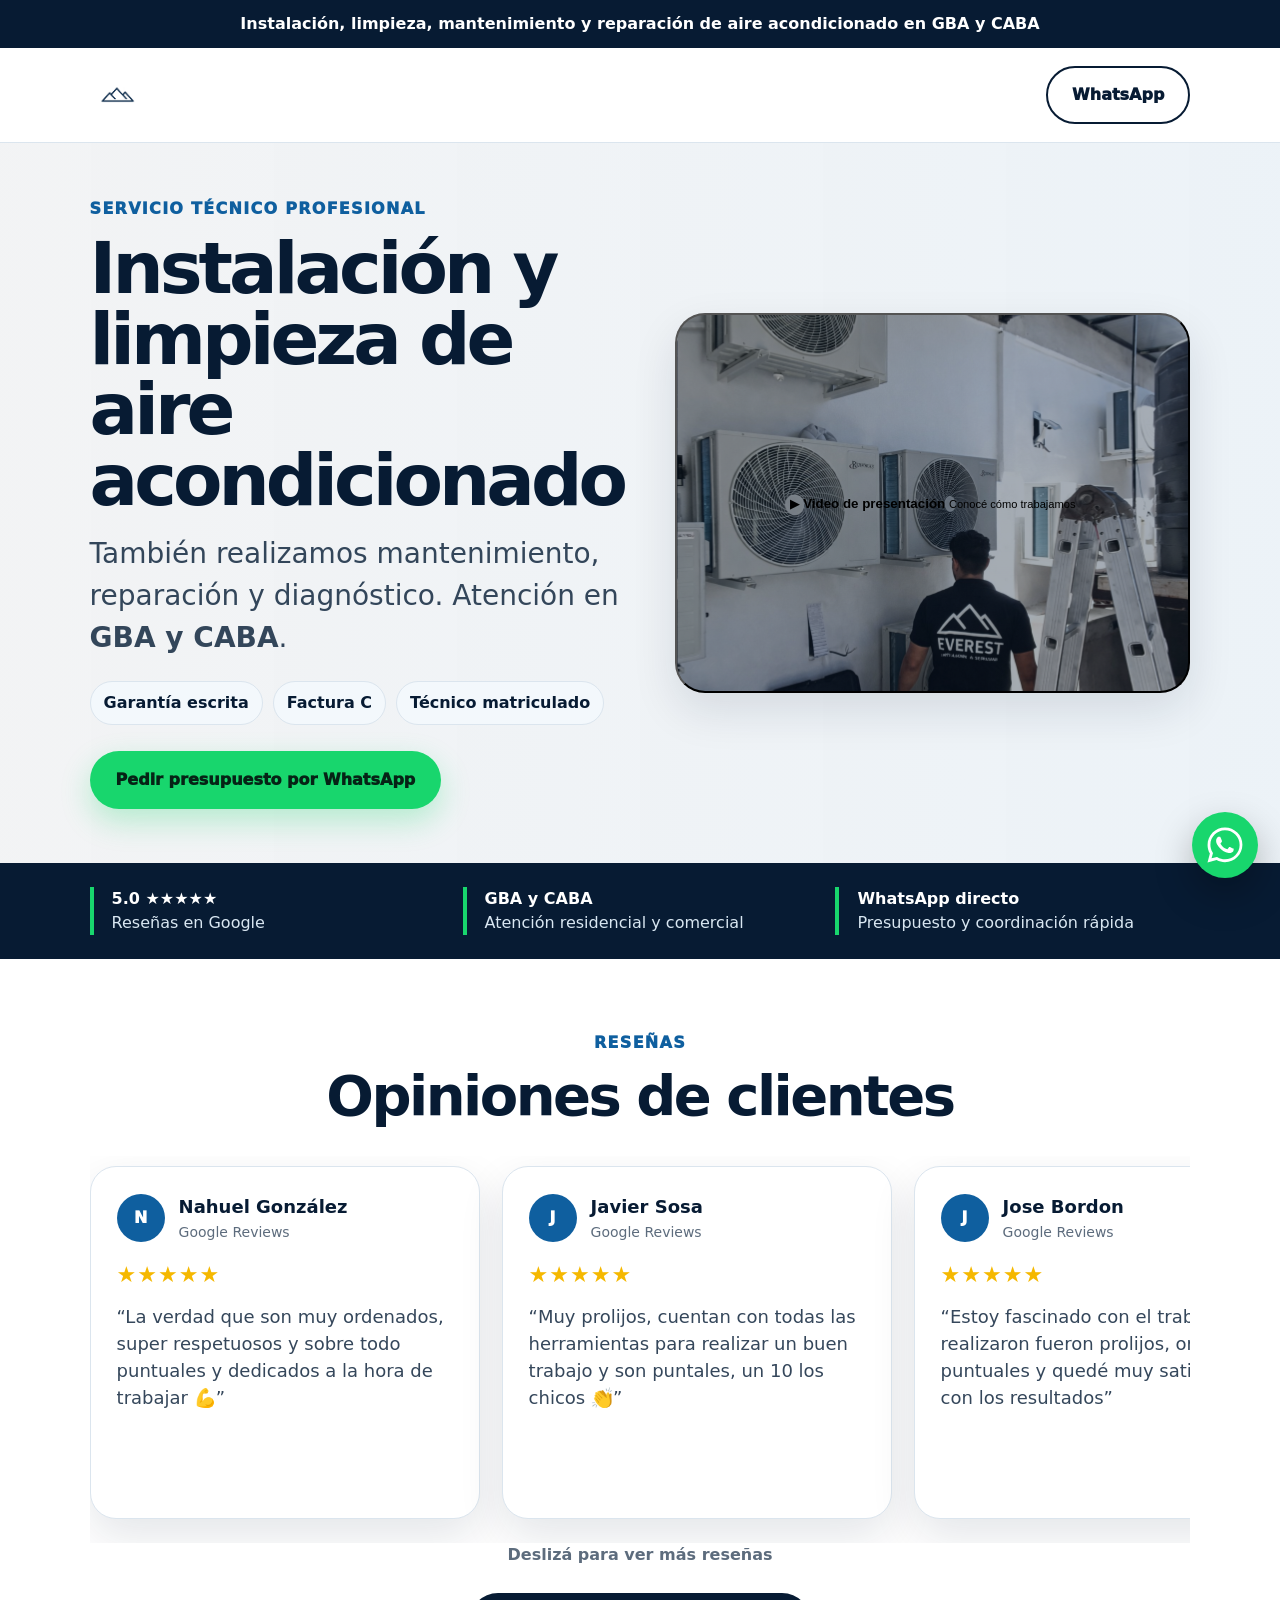
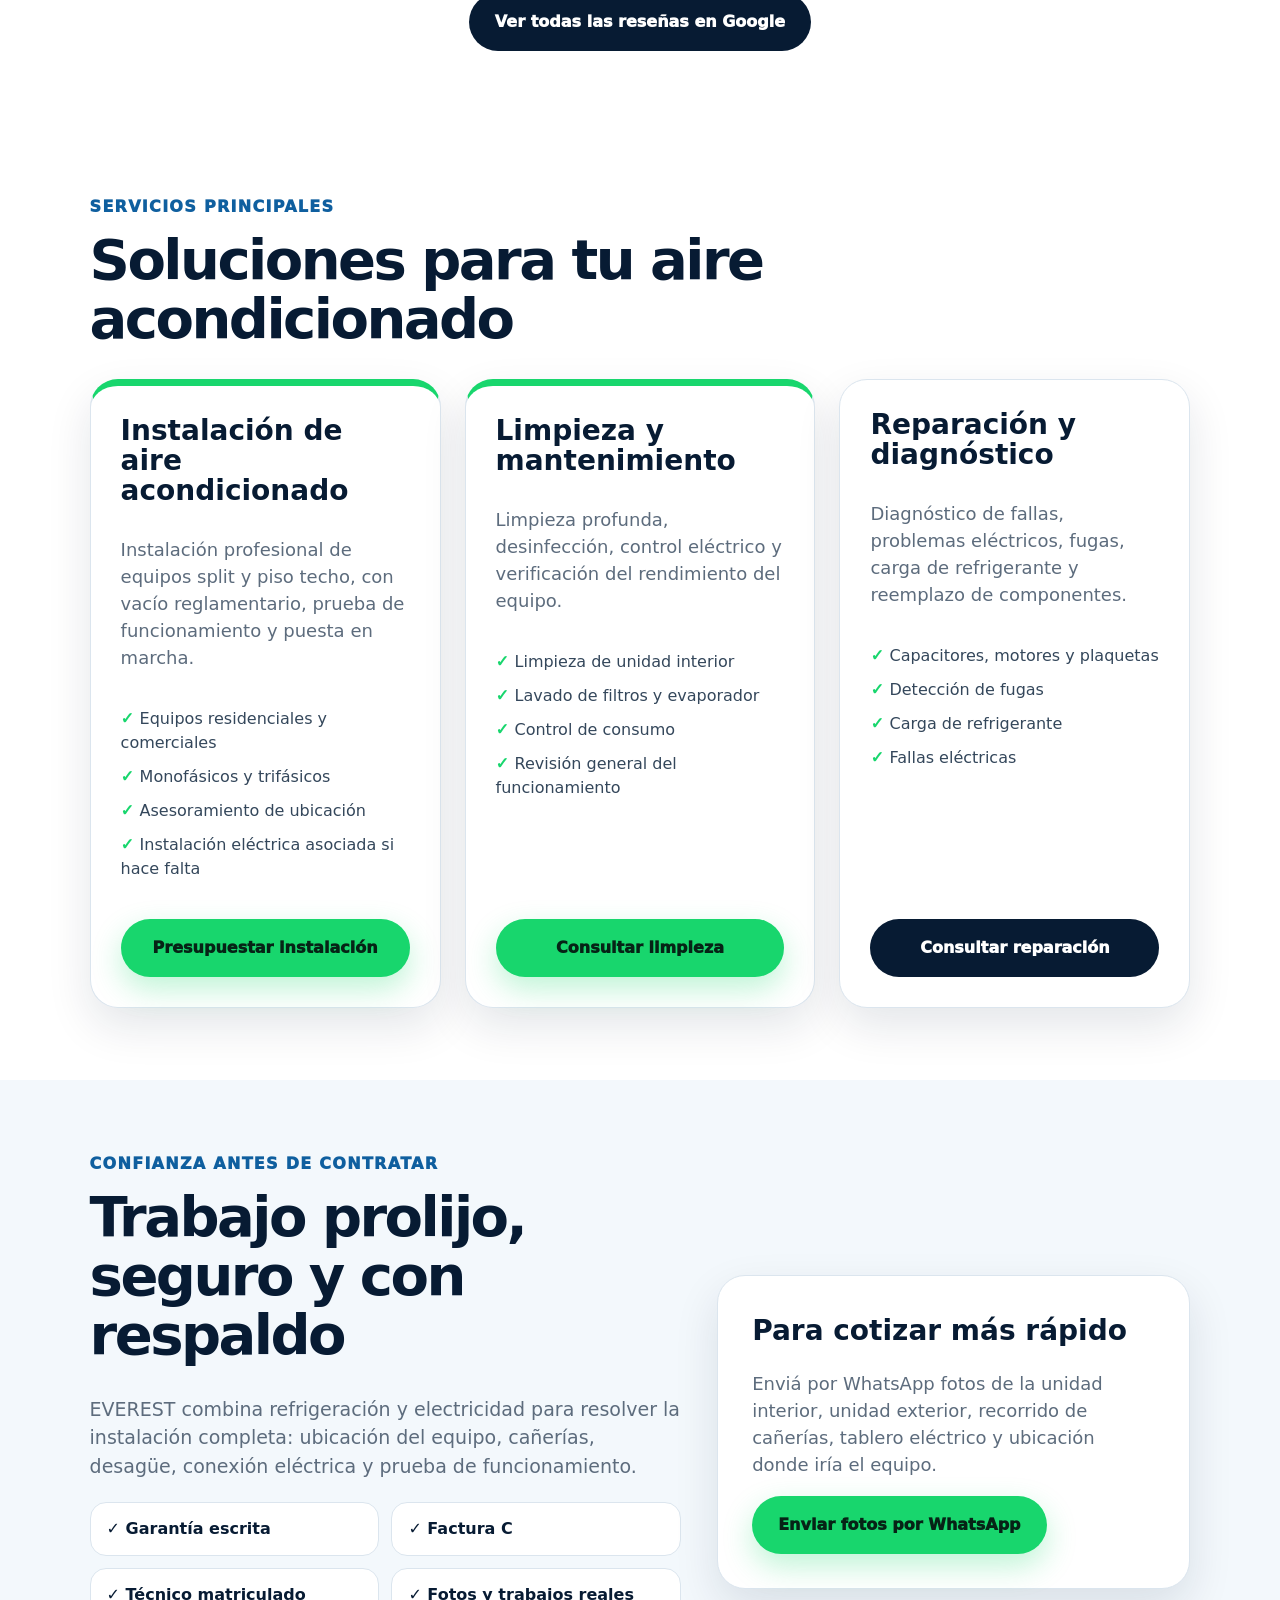
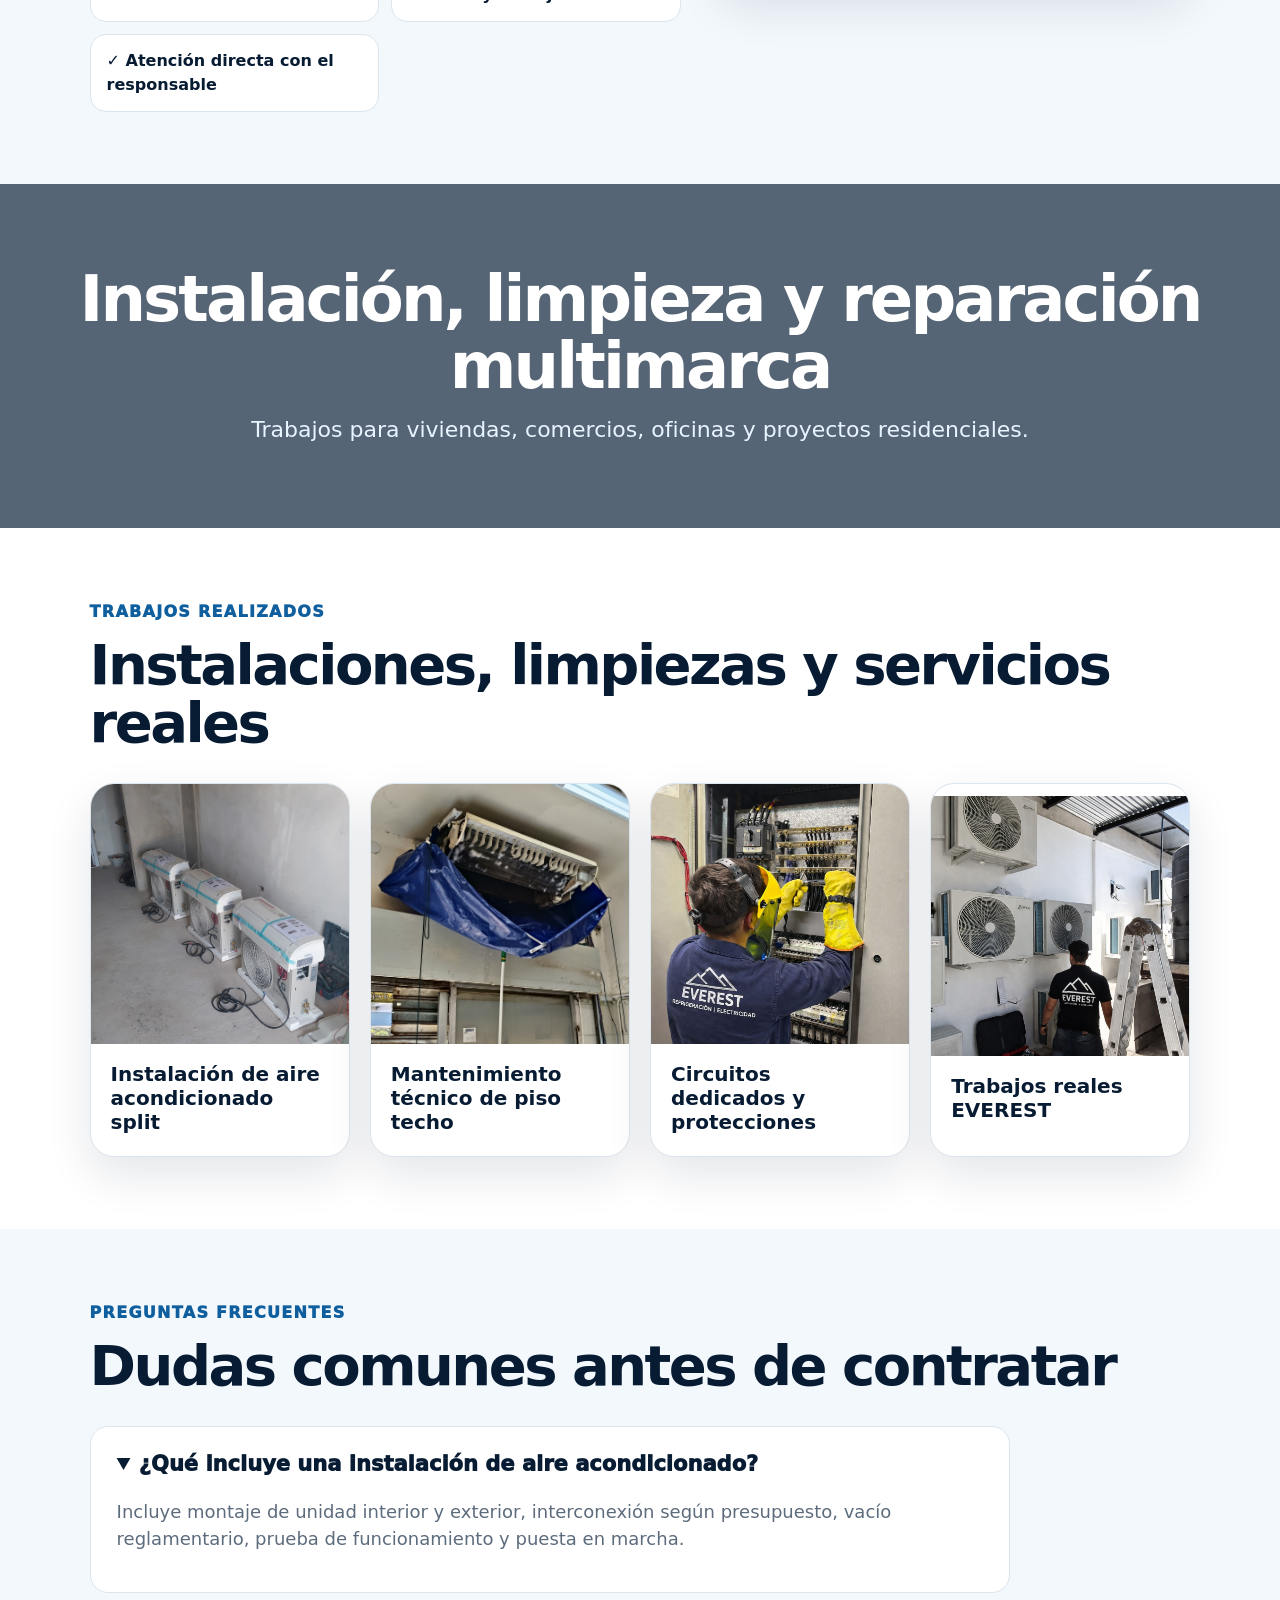
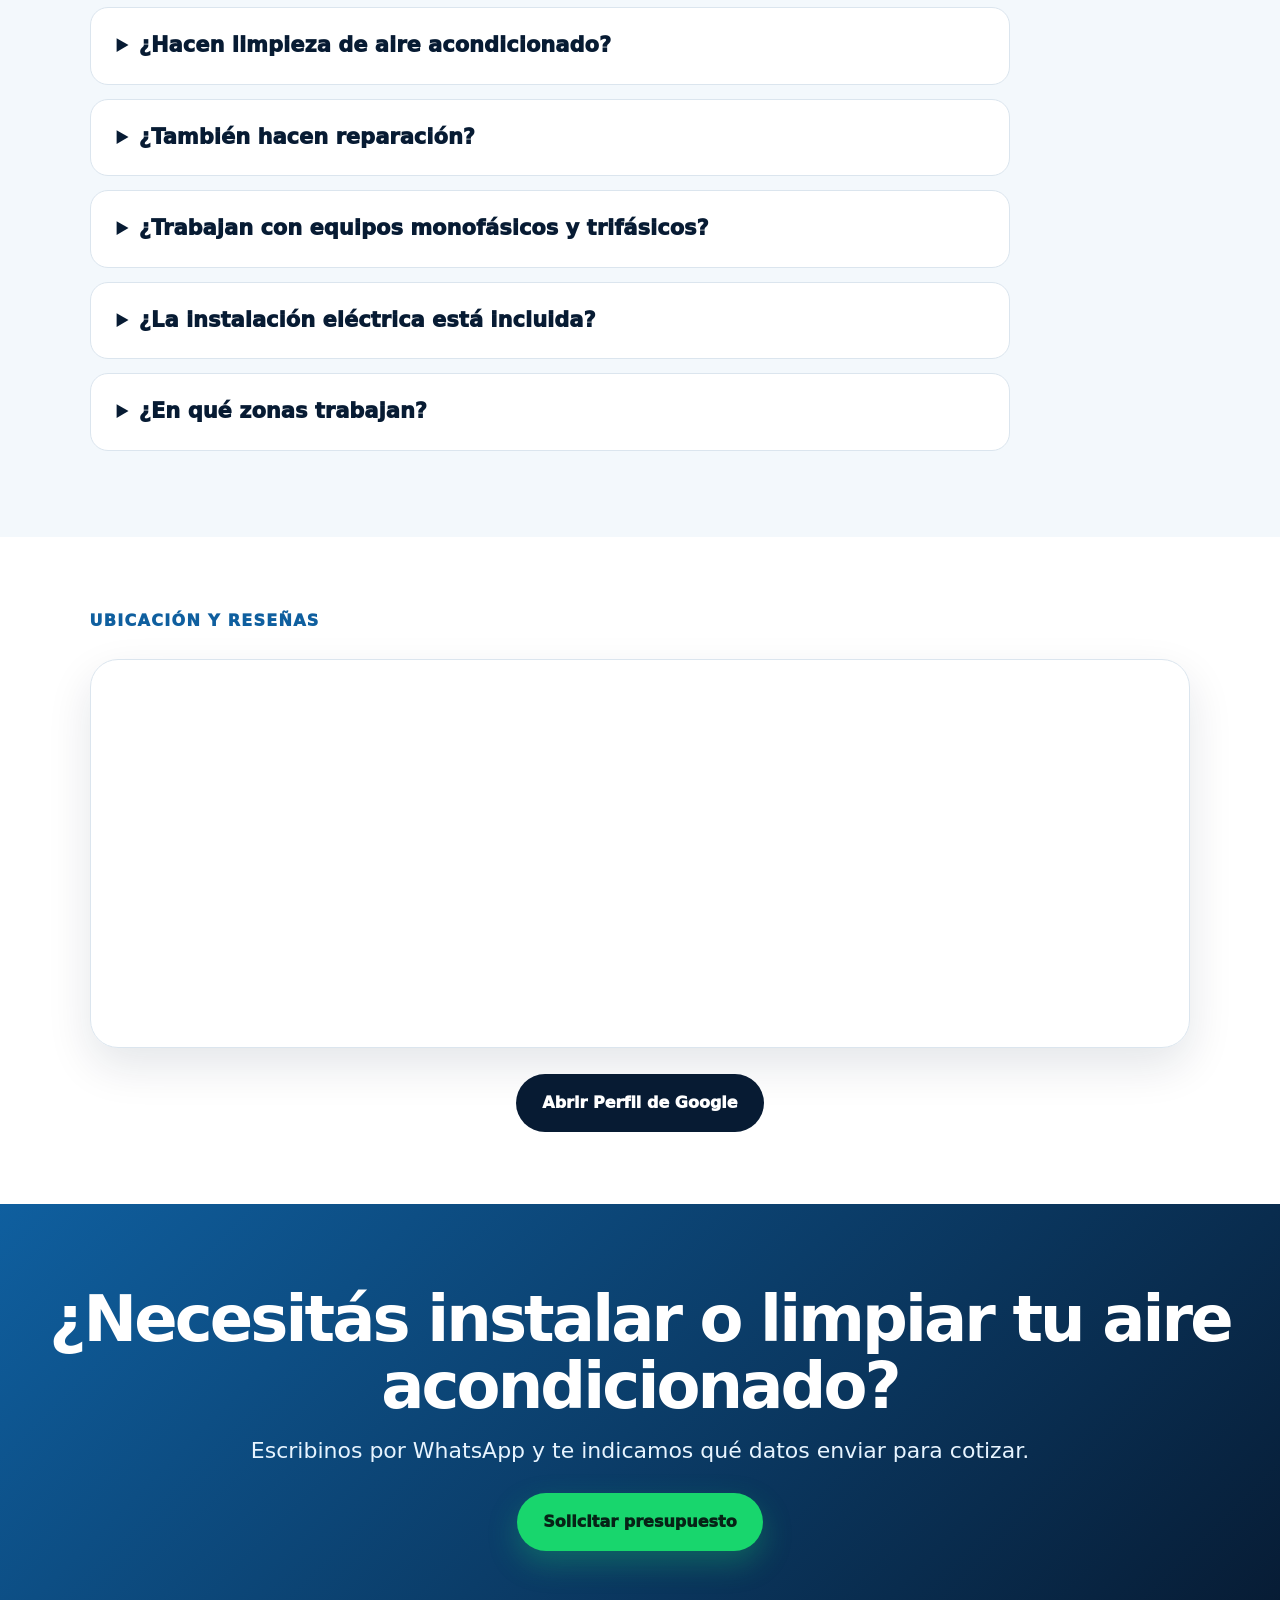
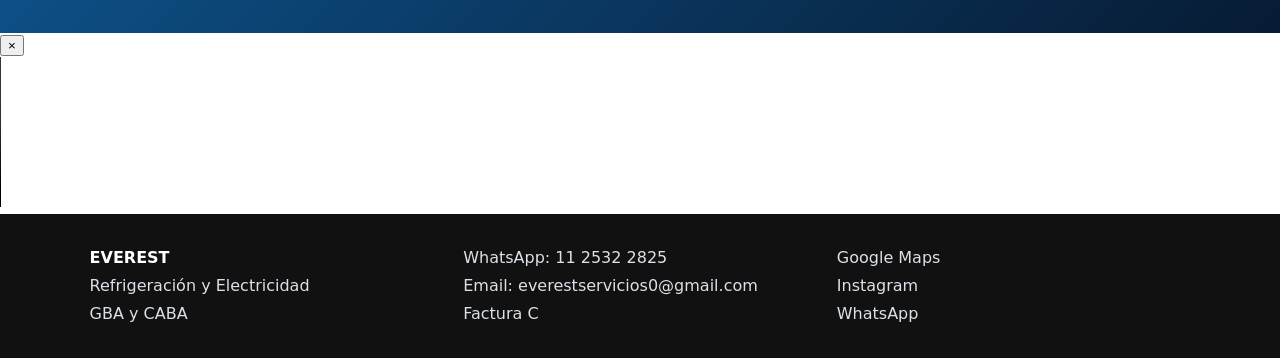
==== commit 74f70a1b: "Update index.html" ====
--- a/index.html
+++ b/index.html
@@ -343,29 +343,31 @@
   <div class="video-modal" id="videoModal" aria-hidden="true">
     <button class="video-modal-close" type="button" aria-label="Cerrar video">×</button>
     <div class="video-modal-inner">
-      <iframe id="youtubeFrame" src="" title="Video de presentación EVEREST" allow="accelerometer; autoplay; clipboard-write; encrypted-media; gyroscope; picture-in-picture; web-share" referrerpolicy="strict-origin-when-cross-origin" allowfullscreen></iframe>
-      <a class="video-fallback-link" href="https://www.youtube.com/shorts/HDDJhhHEJL8" target="_blank" rel="noopener">Abrir en YouTube</a>
+      <video id="everestVideo" controls playsinline preload="metadata">
+        <source src="assets/presentacion-everest.mp4" type="video/mp4">
+        Tu navegador no puede reproducir este video.
+      </video>
     </div>
   </div>
 
   <script>
     const videoModal = document.getElementById("videoModal");
-    const youtubeFrame = document.getElementById("youtubeFrame");
     const videoTrigger = document.querySelector(".video-trigger");
     const videoClose = document.querySelector(".video-modal-close");
-    const youtubeEmbedUrl = "https://www.youtube-nocookie.com/embed/HDDJhhHEJL8?autoplay=1&rel=0&modestbranding=1&playsinline=1";
+    const everestVideo = document.getElementById("everestVideo");
 
     function openVideoModal() {
-      youtubeFrame.src = youtubeEmbedUrl;
       videoModal.classList.add("is-open");
       videoModal.setAttribute("aria-hidden", "false");
       document.body.classList.add("no-scroll");
+      everestVideo.currentTime = 0;
+      everestVideo.play().catch(() => {});
     }
 
     function closeVideoModal() {
       videoModal.classList.remove("is-open");
       videoModal.setAttribute("aria-hidden", "true");
-      youtubeFrame.src = "";
+      everestVideo.pause();
       document.body.classList.remove("no-scroll");
     }
 
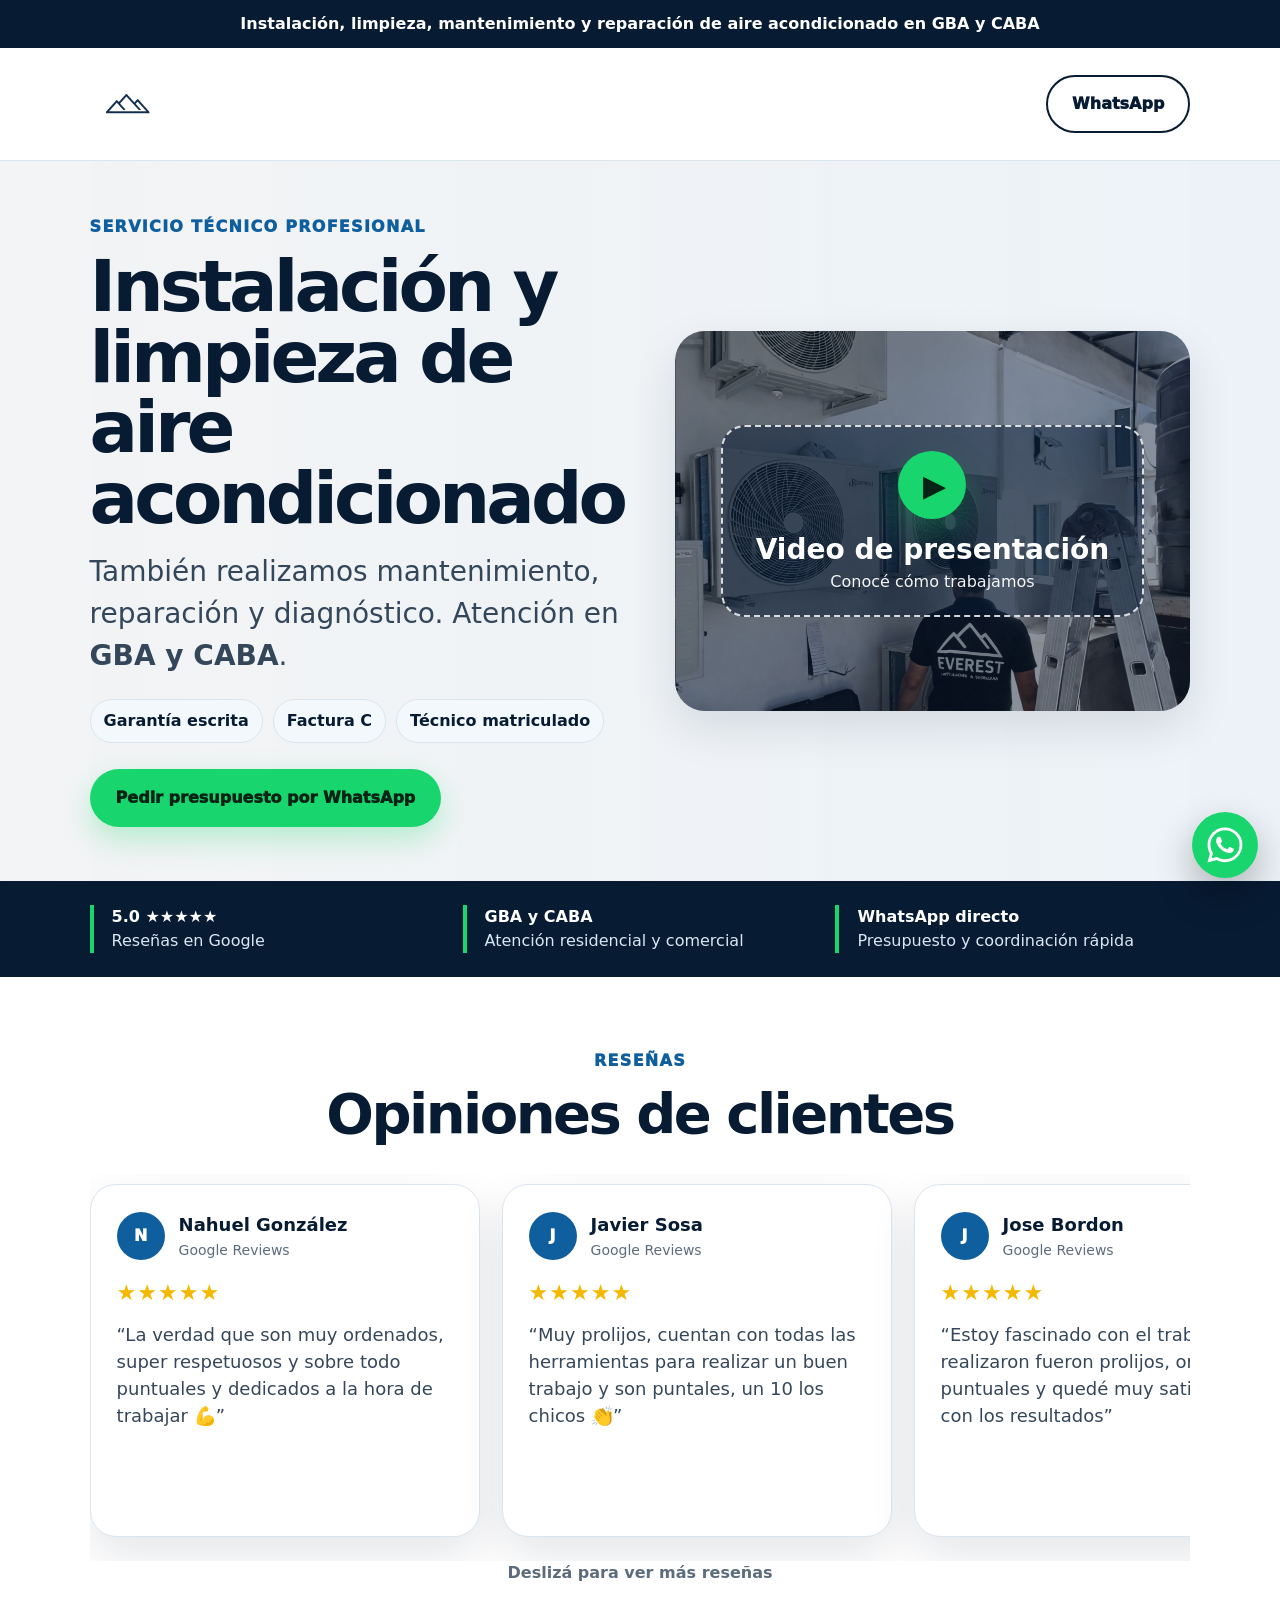
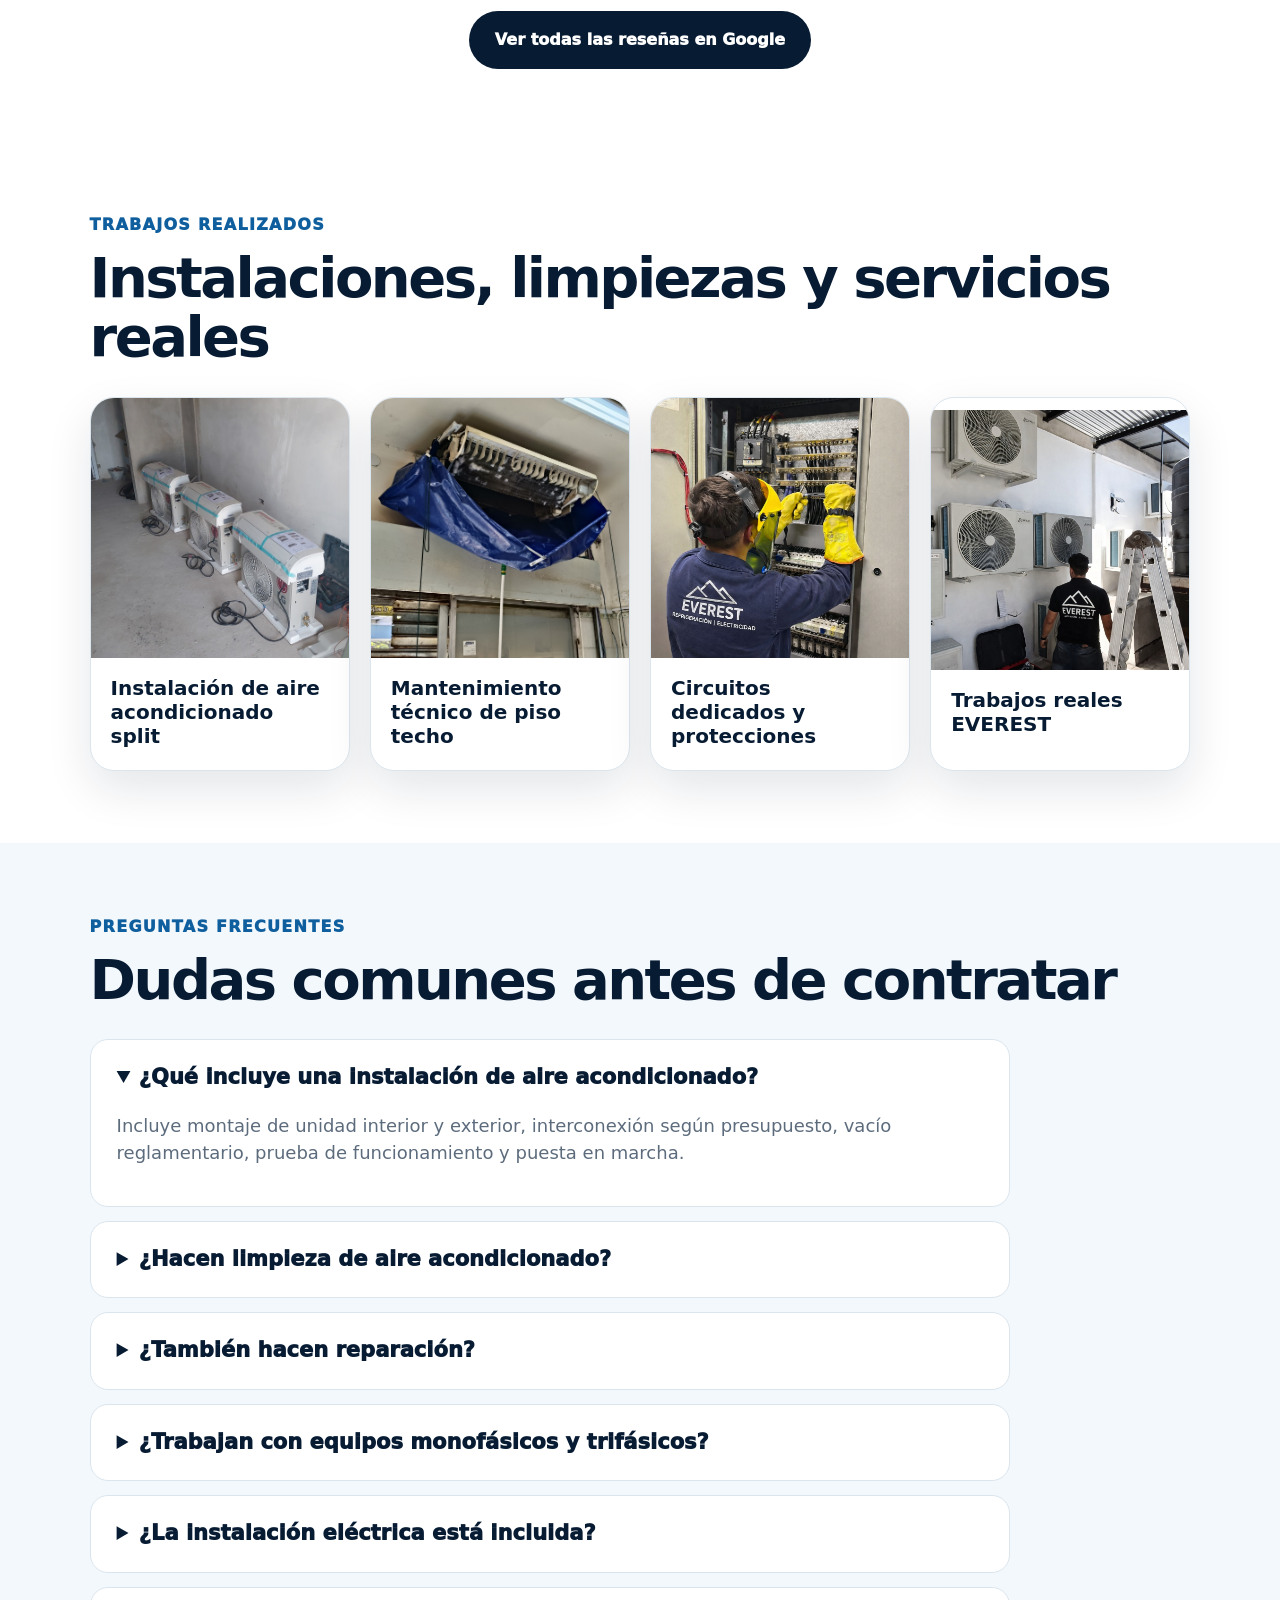
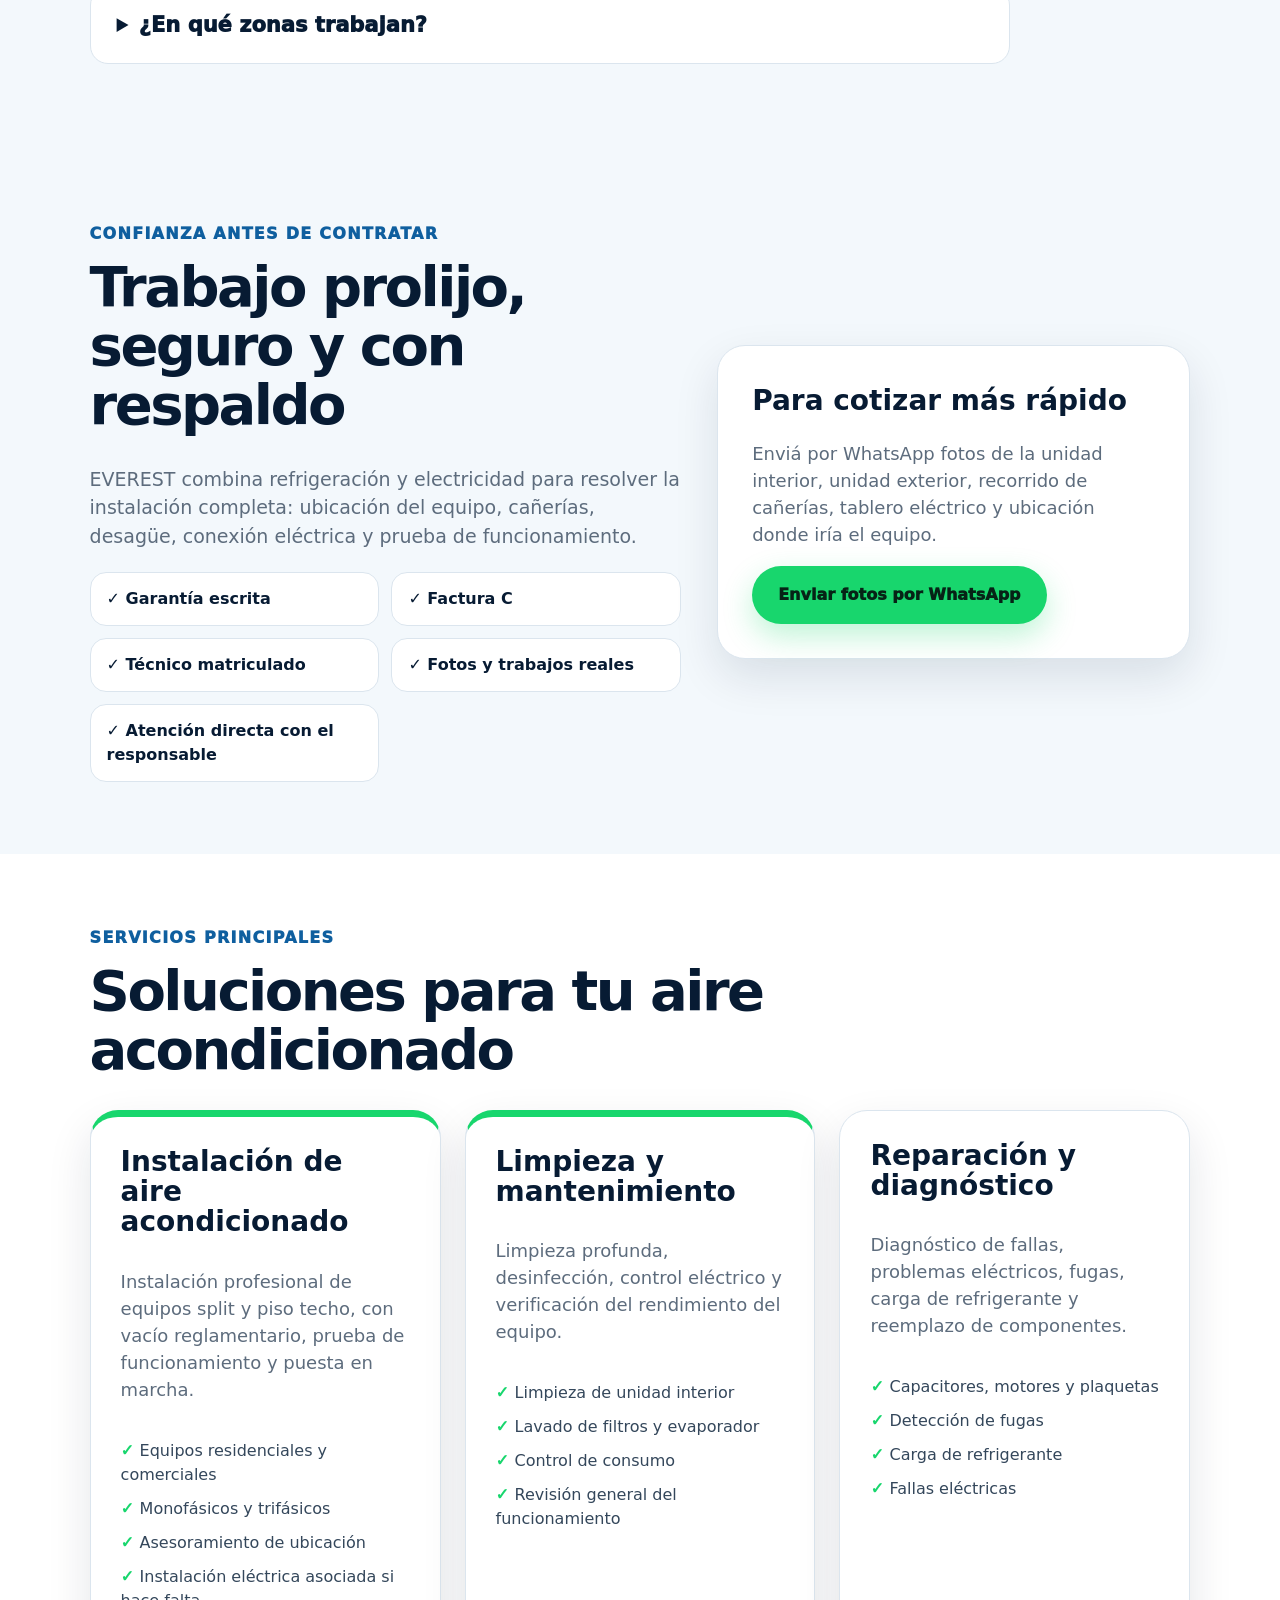
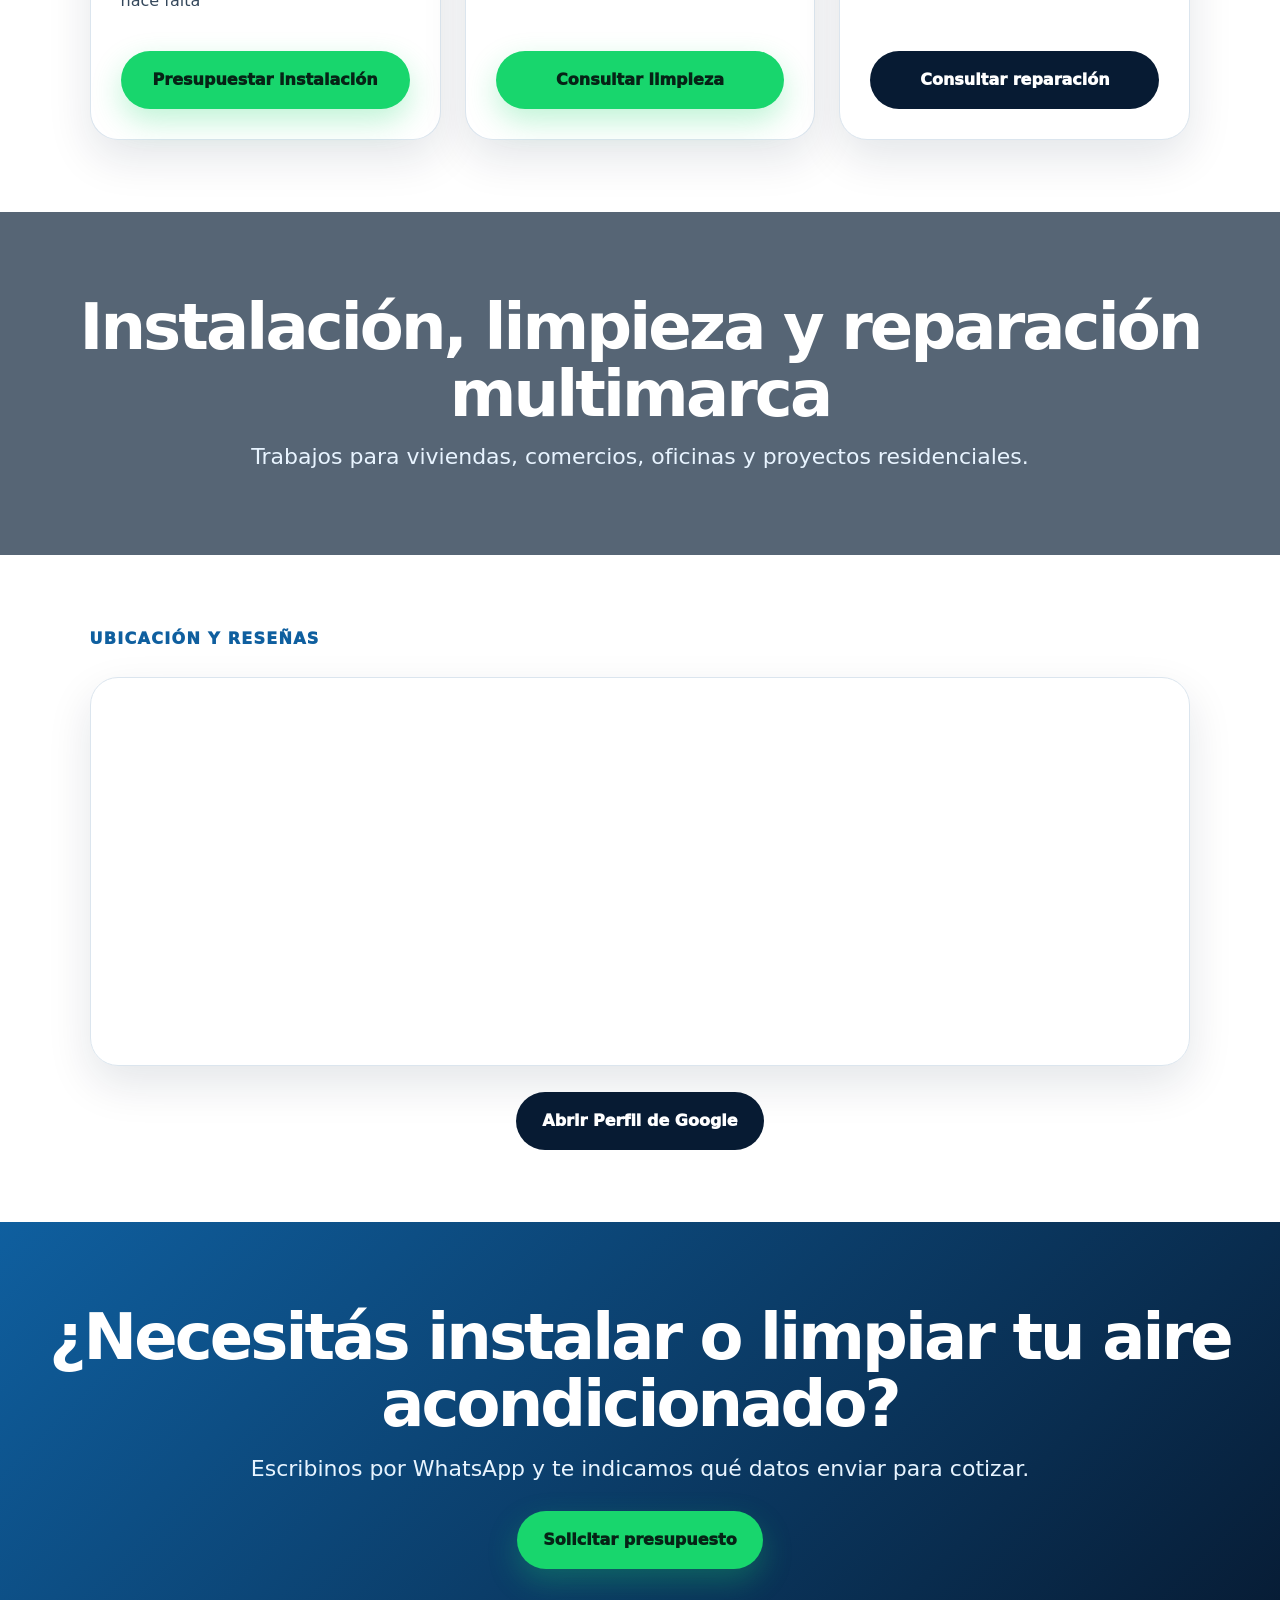
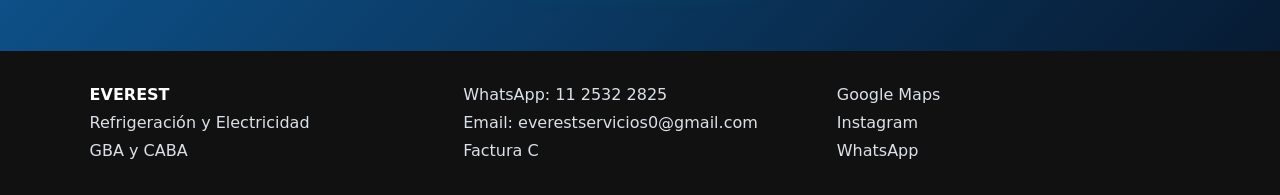
==== commit 7b83d30e: "Update index.html" ====
--- a/index.html
+++ b/index.html
@@ -162,90 +162,6 @@
           Ver todas las reseñas en Google
         </a>
       </div>
-    </section>
-
-    <section class="section" id="servicios">
-      <p class="eyebrow">Servicios principales</p>
-      <h2>Soluciones para tu aire acondicionado</h2>
-
-      <div class="service-grid">
-        <article class="service-card featured">
-          <h3>Instalación de aire acondicionado</h3>
-          <p>Instalación profesional de equipos split y piso techo, con vacío reglamentario, prueba de funcionamiento y puesta en marcha.</p>
-          <ul>
-            <li>Equipos residenciales y comerciales</li>
-            <li>Monofásicos y trifásicos</li>
-            <li>Asesoramiento de ubicación</li>
-            <li>Instalación eléctrica asociada si hace falta</li>
-          </ul>
-          <a class="btn btn-primary" href="https://wa.me/541125322825?text=Hola%20Everest%2C%20quiero%20presupuestar%20una%20instalaci%C3%B3n%20de%20aire%20acondicionado." target="_blank" rel="noopener">
-            Presupuestar instalación
-          </a>
-        </article>
-
-        <article class="service-card featured">
-          <h3>Limpieza y mantenimiento</h3>
-          <p>Limpieza profunda, desinfección, control eléctrico y verificación del rendimiento del equipo.</p>
-          <ul>
-            <li>Limpieza de unidad interior</li>
-            <li>Lavado de filtros y evaporador</li>
-            <li>Control de consumo</li>
-            <li>Revisión general del funcionamiento</li>
-          </ul>
-          <a class="btn btn-primary" href="https://wa.me/541125322825?text=Hola%20Everest%2C%20quiero%20consultar%20por%20limpieza%20de%20aire%20acondicionado." target="_blank" rel="noopener">
-            Consultar limpieza
-          </a>
-        </article>
-
-        <article class="service-card">
-          <h3>Reparación y diagnóstico</h3>
-          <p>Diagnóstico de fallas, problemas eléctricos, fugas, carga de refrigerante y reemplazo de componentes.</p>
-          <ul>
-            <li>Capacitores, motores y plaquetas</li>
-            <li>Detección de fugas</li>
-            <li>Carga de refrigerante</li>
-            <li>Fallas eléctricas</li>
-          </ul>
-          <a class="btn btn-secondary" href="https://wa.me/541125322825?text=Hola%20Everest%2C%20necesito%20reparar%20o%20diagnosticar%20un%20aire%20acondicionado." target="_blank" rel="noopener">
-            Consultar reparación
-          </a>
-        </article>
-      </div>
-    </section>
-
-    <section class="section split bg-light">
-      <div>
-        <p class="eyebrow">Confianza antes de contratar</p>
-        <h2>Trabajo prolijo, seguro y con respaldo</h2>
-        <p class="text">
-          EVEREST combina refrigeración y electricidad para resolver la instalación completa:
-          ubicación del equipo, cañerías, desagüe, conexión eléctrica y prueba de funcionamiento.
-        </p>
-
-        <div class="checks">
-          <span>✓ Garantía escrita</span>
-          <span>✓ Factura C</span>
-          <span>✓ Técnico matriculado</span>
-          <span>✓ Fotos y trabajos reales</span>
-          <span>✓ Atención directa con el responsable</span>
-        </div>
-      </div>
-
-      <div class="card">
-        <h3>Para cotizar más rápido</h3>
-        <p>
-          Enviá por WhatsApp fotos de la unidad interior, unidad exterior, recorrido de cañerías,
-          tablero eléctrico y ubicación donde iría el equipo.
-        </p>
-        <a class="btn btn-primary" href="https://wa.me/541125322825?text=Hola%20Everest%2C%20quiero%20enviar%20fotos%20para%20un%20presupuesto." target="_blank" rel="noopener">
-          Enviar fotos por WhatsApp
-        </a>
-      </div>
-    </section>
-
-    <section class="banner">
-      <h2>Instalación, limpieza y reparación multimarca</h2>
-      <p>Trabajos para viviendas, comercios, oficinas y proyectos residenciales.</p>
     </section>
 
     <section class="section" id="trabajos">
@@ -304,6 +220,90 @@
         <summary>¿En qué zonas trabajan?</summary>
         <p>Atendemos en GBA y CABA. Algunas zonas pueden requerir coordinación especial por distancia, acceso o disponibilidad.</p>
       </details>
+    </section>
+
+    <section class="section split bg-light">
+      <div>
+        <p class="eyebrow">Confianza antes de contratar</p>
+        <h2>Trabajo prolijo, seguro y con respaldo</h2>
+        <p class="text">
+          EVEREST combina refrigeración y electricidad para resolver la instalación completa:
+          ubicación del equipo, cañerías, desagüe, conexión eléctrica y prueba de funcionamiento.
+        </p>
+
+        <div class="checks">
+          <span>✓ Garantía escrita</span>
+          <span>✓ Factura C</span>
+          <span>✓ Técnico matriculado</span>
+          <span>✓ Fotos y trabajos reales</span>
+          <span>✓ Atención directa con el responsable</span>
+        </div>
+      </div>
+
+      <div class="card">
+        <h3>Para cotizar más rápido</h3>
+        <p>
+          Enviá por WhatsApp fotos de la unidad interior, unidad exterior, recorrido de cañerías,
+          tablero eléctrico y ubicación donde iría el equipo.
+        </p>
+        <a class="btn btn-primary" href="https://wa.me/541125322825?text=Hola%20Everest%2C%20quiero%20enviar%20fotos%20para%20un%20presupuesto." target="_blank" rel="noopener">
+          Enviar fotos por WhatsApp
+        </a>
+      </div>
+    </section>
+
+    <section class="section" id="servicios">
+      <p class="eyebrow">Servicios principales</p>
+      <h2>Soluciones para tu aire acondicionado</h2>
+
+      <div class="service-grid">
+        <article class="service-card featured">
+          <h3>Instalación de aire acondicionado</h3>
+          <p>Instalación profesional de equipos split y piso techo, con vacío reglamentario, prueba de funcionamiento y puesta en marcha.</p>
+          <ul>
+            <li>Equipos residenciales y comerciales</li>
+            <li>Monofásicos y trifásicos</li>
+            <li>Asesoramiento de ubicación</li>
+            <li>Instalación eléctrica asociada si hace falta</li>
+          </ul>
+          <a class="btn btn-primary" href="https://wa.me/541125322825?text=Hola%20Everest%2C%20quiero%20presupuestar%20una%20instalaci%C3%B3n%20de%20aire%20acondicionado." target="_blank" rel="noopener">
+            Presupuestar instalación
+          </a>
+        </article>
+
+        <article class="service-card featured">
+          <h3>Limpieza y mantenimiento</h3>
+          <p>Limpieza profunda, desinfección, control eléctrico y verificación del rendimiento del equipo.</p>
+          <ul>
+            <li>Limpieza de unidad interior</li>
+            <li>Lavado de filtros y evaporador</li>
+            <li>Control de consumo</li>
+            <li>Revisión general del funcionamiento</li>
+          </ul>
+          <a class="btn btn-primary" href="https://wa.me/541125322825?text=Hola%20Everest%2C%20quiero%20consultar%20por%20limpieza%20de%20aire%20acondicionado." target="_blank" rel="noopener">
+            Consultar limpieza
+          </a>
+        </article>
+
+        <article class="service-card">
+          <h3>Reparación y diagnóstico</h3>
+          <p>Diagnóstico de fallas, problemas eléctricos, fugas, carga de refrigerante y reemplazo de componentes.</p>
+          <ul>
+            <li>Capacitores, motores y plaquetas</li>
+            <li>Detección de fugas</li>
+            <li>Carga de refrigerante</li>
+            <li>Fallas eléctricas</li>
+          </ul>
+          <a class="btn btn-secondary" href="https://wa.me/541125322825?text=Hola%20Everest%2C%20necesito%20reparar%20o%20diagnosticar%20un%20aire%20acondicionado." target="_blank" rel="noopener">
+            Consultar reparación
+          </a>
+        </article>
+      </div>
+    </section>
+
+    <section class="banner">
+      <h2>Instalación, limpieza y reparación multimarca</h2>
+      <p>Trabajos para viviendas, comercios, oficinas y proyectos residenciales.</p>
     </section>
 
     <section class="section map-section">
--- a/styles.css
+++ b/styles.css
@@ -680,3 +680,162 @@
     max-height:72vh;
   }
 }
+
+/* Ajustes V3.9: logo completo EVEREST */
+.logo-full{
+  height:58px !important;
+  width:auto !important;
+  object-fit:contain;
+}
+.header .brand{
+  letter-spacing:normal !important;
+}
+@media(max-width:920px){
+  .logo-full{
+    height:46px !important;
+  }
+}
+
+/* Ajustes V4.2: video local MP4 en modal vertical */
+.logo-full,
+.logo-img{
+  height:76px !important;
+  width:auto !important;
+  object-fit:contain !important;
+}
+.header{
+  min-height:96px;
+}
+.header .brand{
+  letter-spacing:normal !important;
+}
+.hero-video.video-trigger{
+  border:0;
+  cursor:pointer;
+  padding:0;
+  font-family:inherit;
+  position:relative;
+}
+.hero-video.video-trigger::after{
+  content:"";
+  position:absolute;
+  inset:0;
+  background:rgba(7,27,51,.18);
+  transition:.18s ease;
+}
+.hero-video.video-trigger:hover::after{
+  background:rgba(7,27,51,.08);
+}
+.video-cover-content{
+  position:relative;
+  z-index:2;
+  width:82%;
+  min-height:190px;
+  border:2px dashed rgba(255,255,255,.82);
+  border-radius:24px;
+  background:rgba(7,27,51,.48);
+  color:white;
+  display:flex;
+  flex-direction:column;
+  align-items:center;
+  justify-content:center;
+  text-align:center;
+  padding:24px;
+  margin:auto;
+}
+.video-cover-content strong{
+  font-size:28px;
+  line-height:1.1;
+}
+.video-cover-content small{
+  margin-top:6px;
+  font-size:16px;
+  opacity:.94;
+}
+.play-button{
+  width:68px;
+  height:68px;
+  border-radius:50%;
+  background:var(--green);
+  color:#062316;
+  display:flex;
+  align-items:center;
+  justify-content:center;
+  font-size:30px;
+  padding-left:4px;
+  margin-bottom:16px;
+  box-shadow:0 14px 34px rgba(24,214,109,.28);
+}
+.video-modal{
+  position:fixed;
+  inset:0;
+  z-index:300;
+  background:rgba(2,10,20,.88);
+  display:none;
+  align-items:center;
+  justify-content:center;
+  padding:24px;
+}
+.video-modal.is-open{
+  display:flex;
+}
+.video-modal-inner{
+  width:min(420px,86vw);
+  aspect-ratio:9/16;
+  background:#000;
+  border-radius:22px;
+  overflow:hidden;
+  box-shadow:0 24px 70px rgba(0,0,0,.45);
+}
+.video-modal-inner video{
+  width:100%;
+  height:100%;
+  object-fit:contain;
+  background:#000;
+  display:block;
+}
+.video-modal-close{
+  position:absolute;
+  top:20px;
+  right:24px;
+  border:0;
+  background:white;
+  color:var(--navy);
+  width:46px;
+  height:46px;
+  border-radius:50%;
+  font-size:32px;
+  line-height:1;
+  cursor:pointer;
+}
+@media(max-width:920px){
+  .logo-full,
+  .logo-img{
+    height:56px !important;
+  }
+  .header{
+    min-height:82px;
+  }
+  .video-cover-content{
+    width:84%;
+    min-height:170px;
+  }
+  .video-cover-content strong{
+    font-size:24px;
+  }
+  .play-button{
+    width:60px;
+    height:60px;
+    font-size:27px;
+  }
+  .video-modal{
+    padding:16px;
+  }
+  .video-modal-inner{
+    width:min(430px,92vw);
+  }
+  .video-modal-close{
+    top:12px;
+    right:12px;
+  }
+}
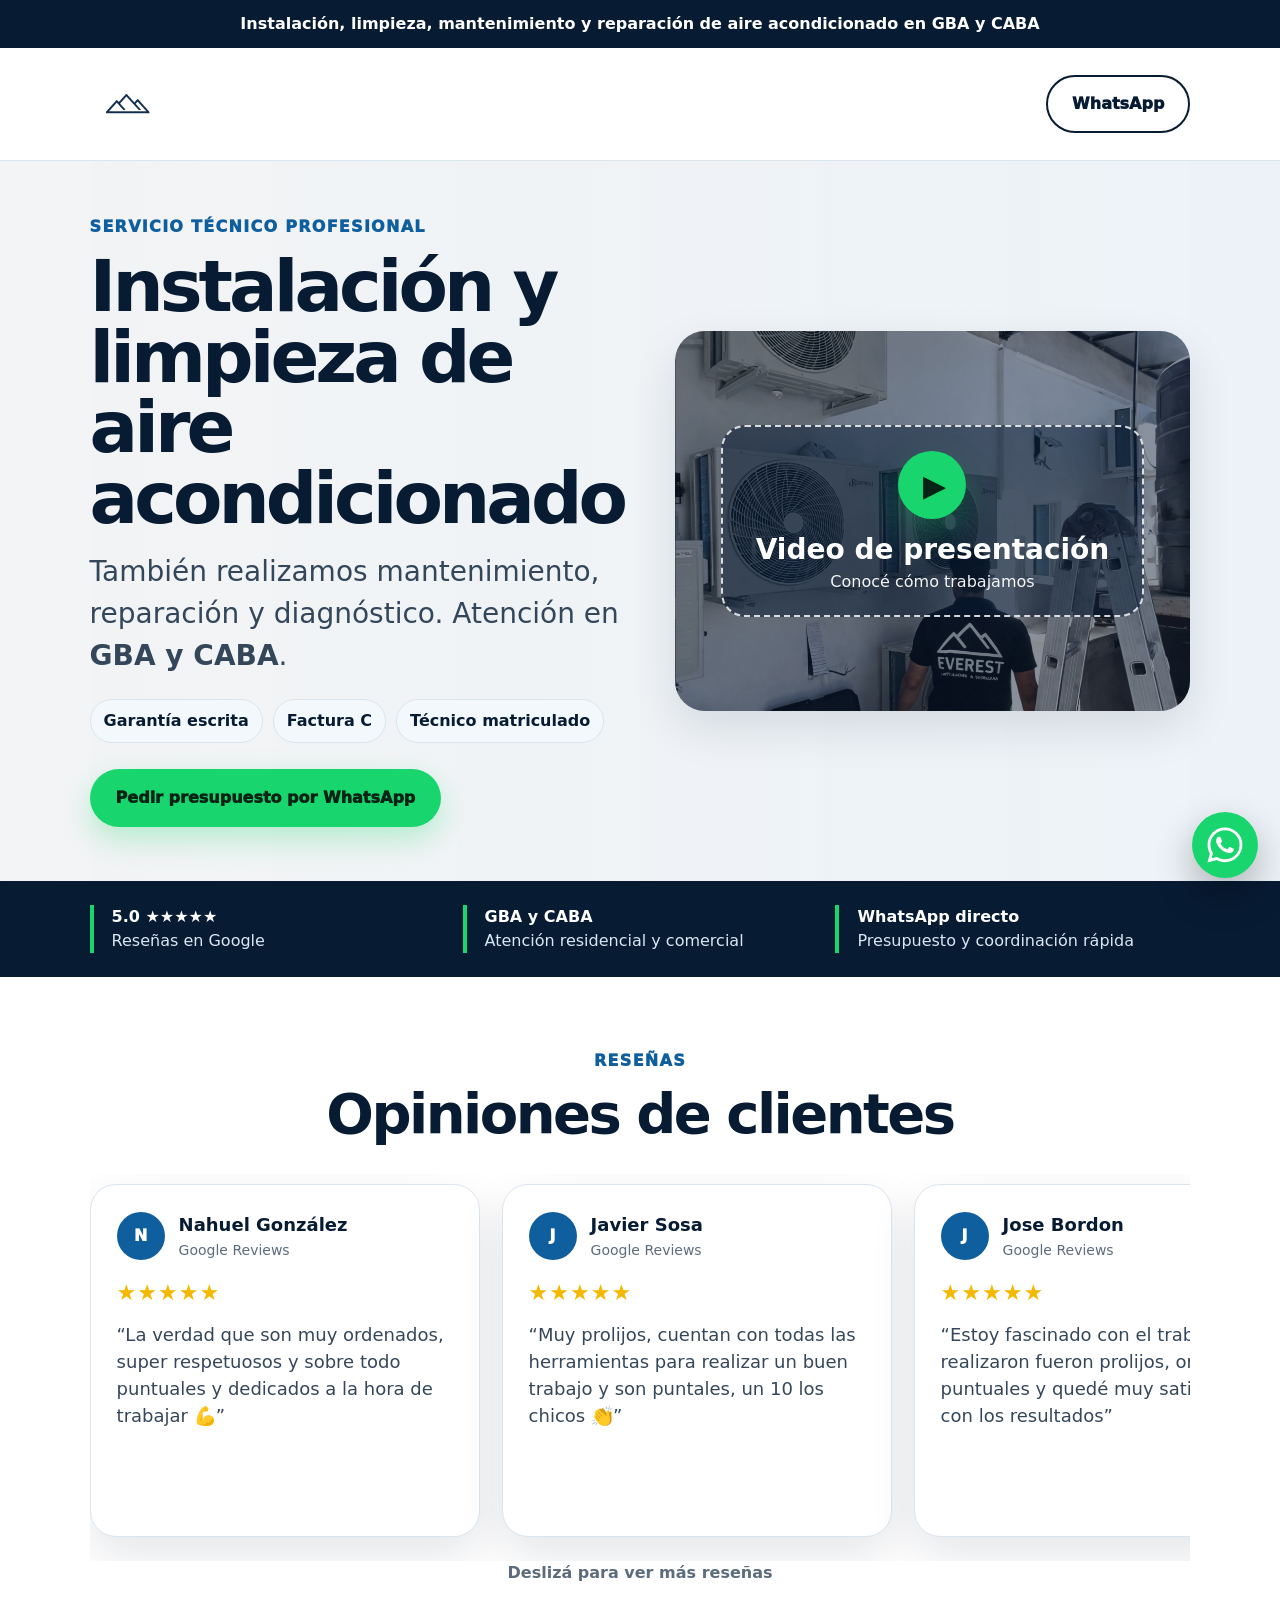
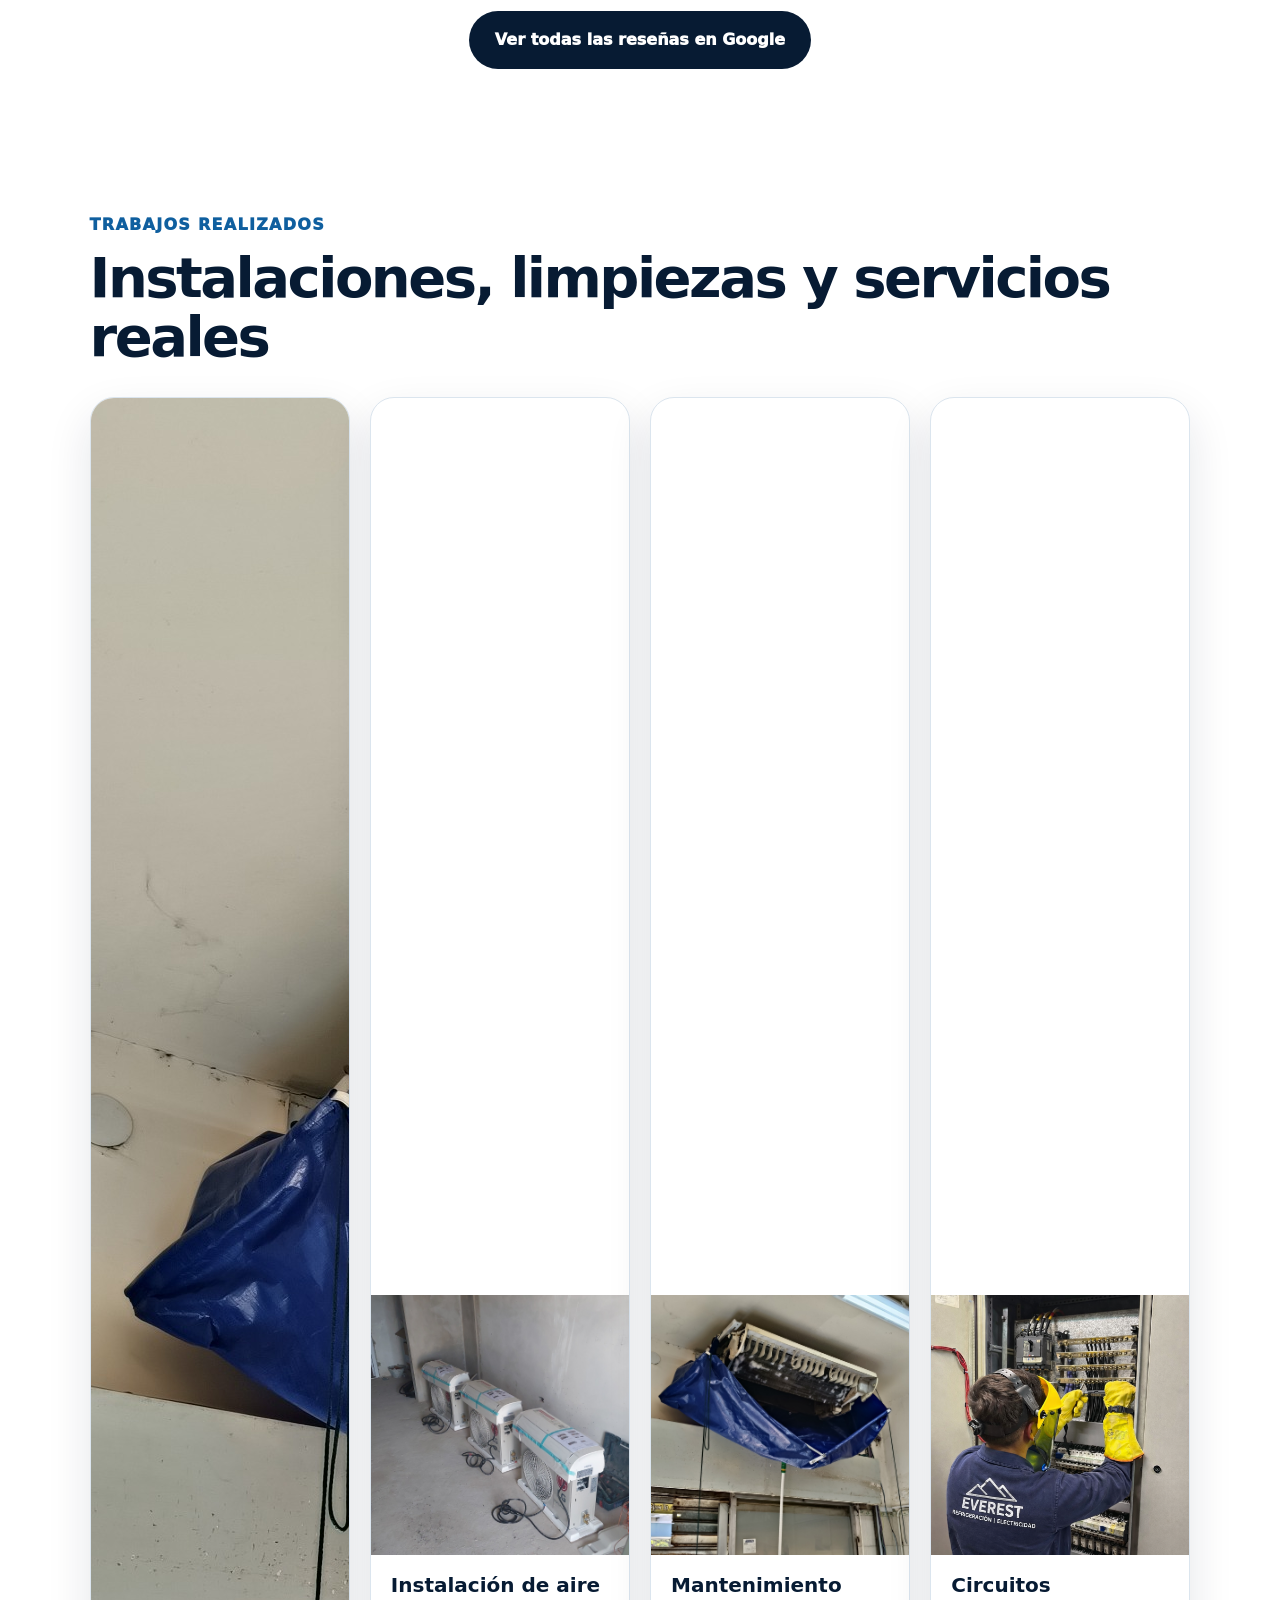
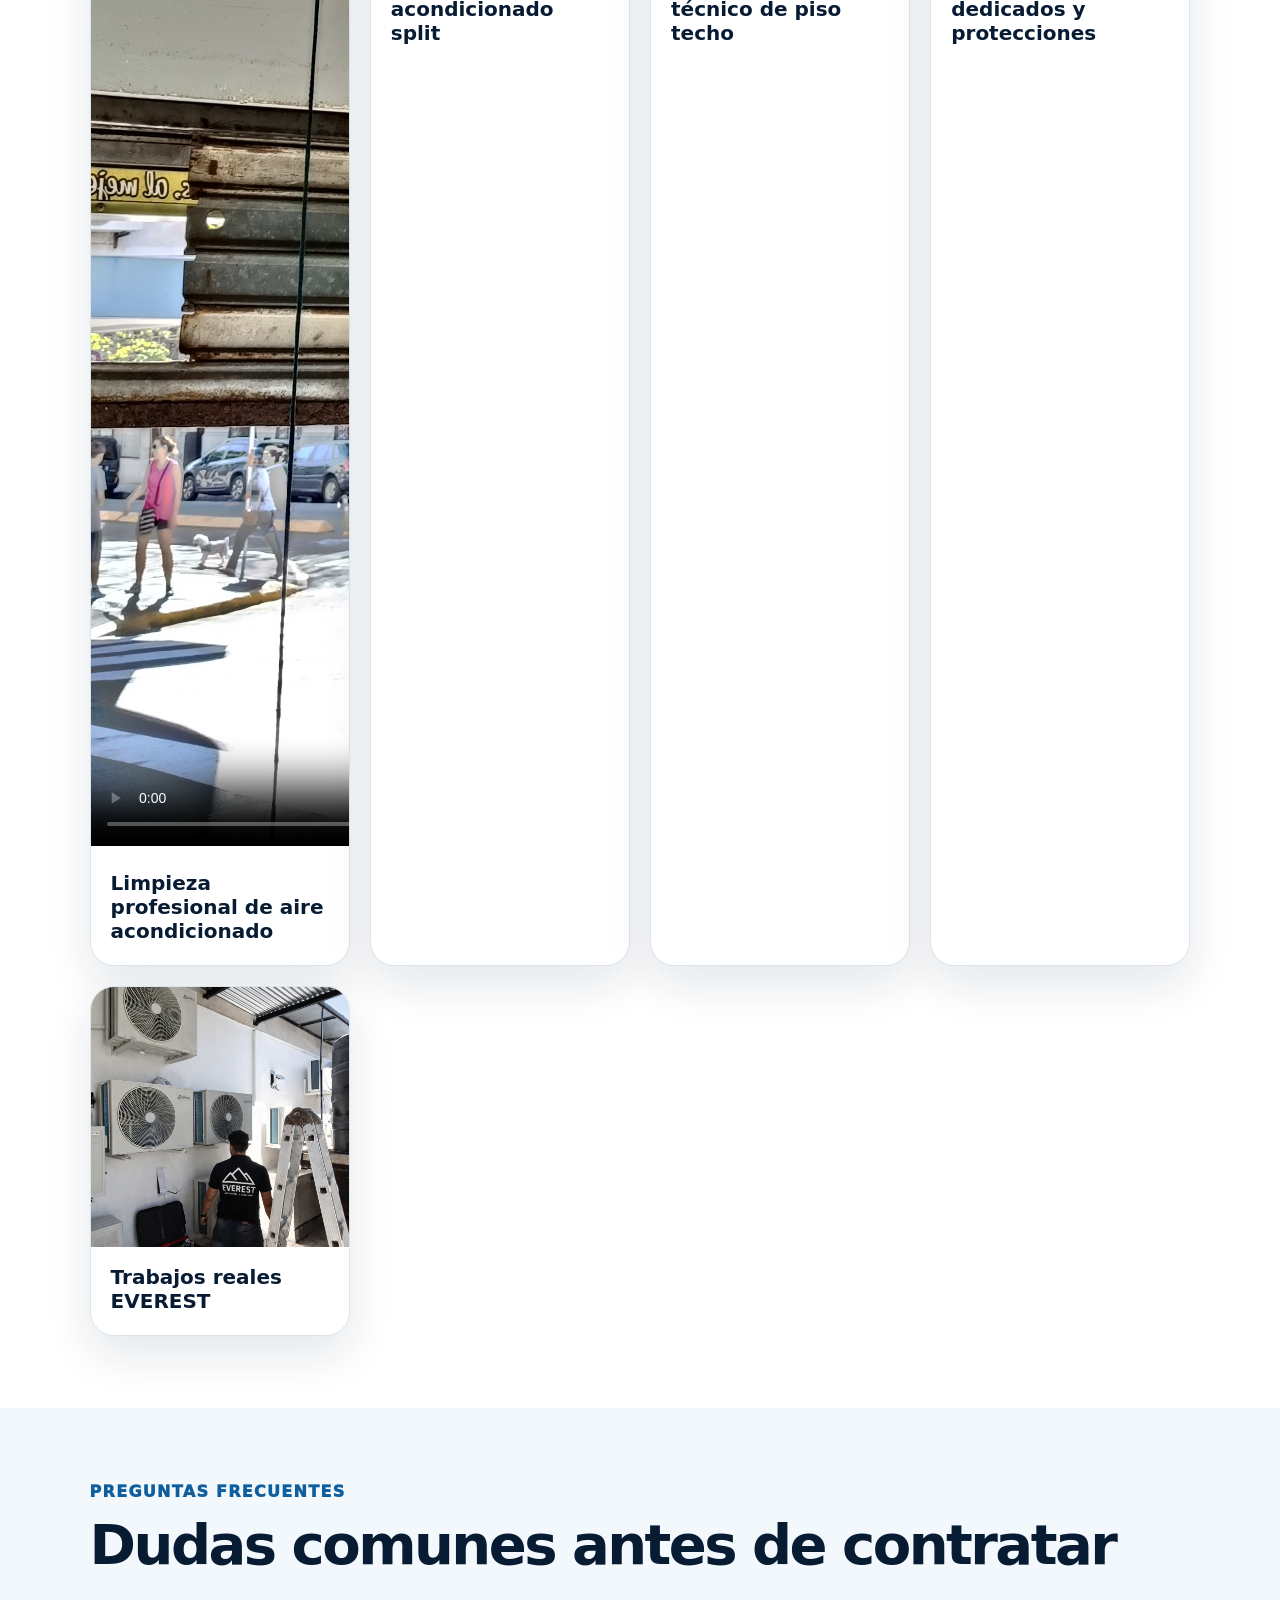
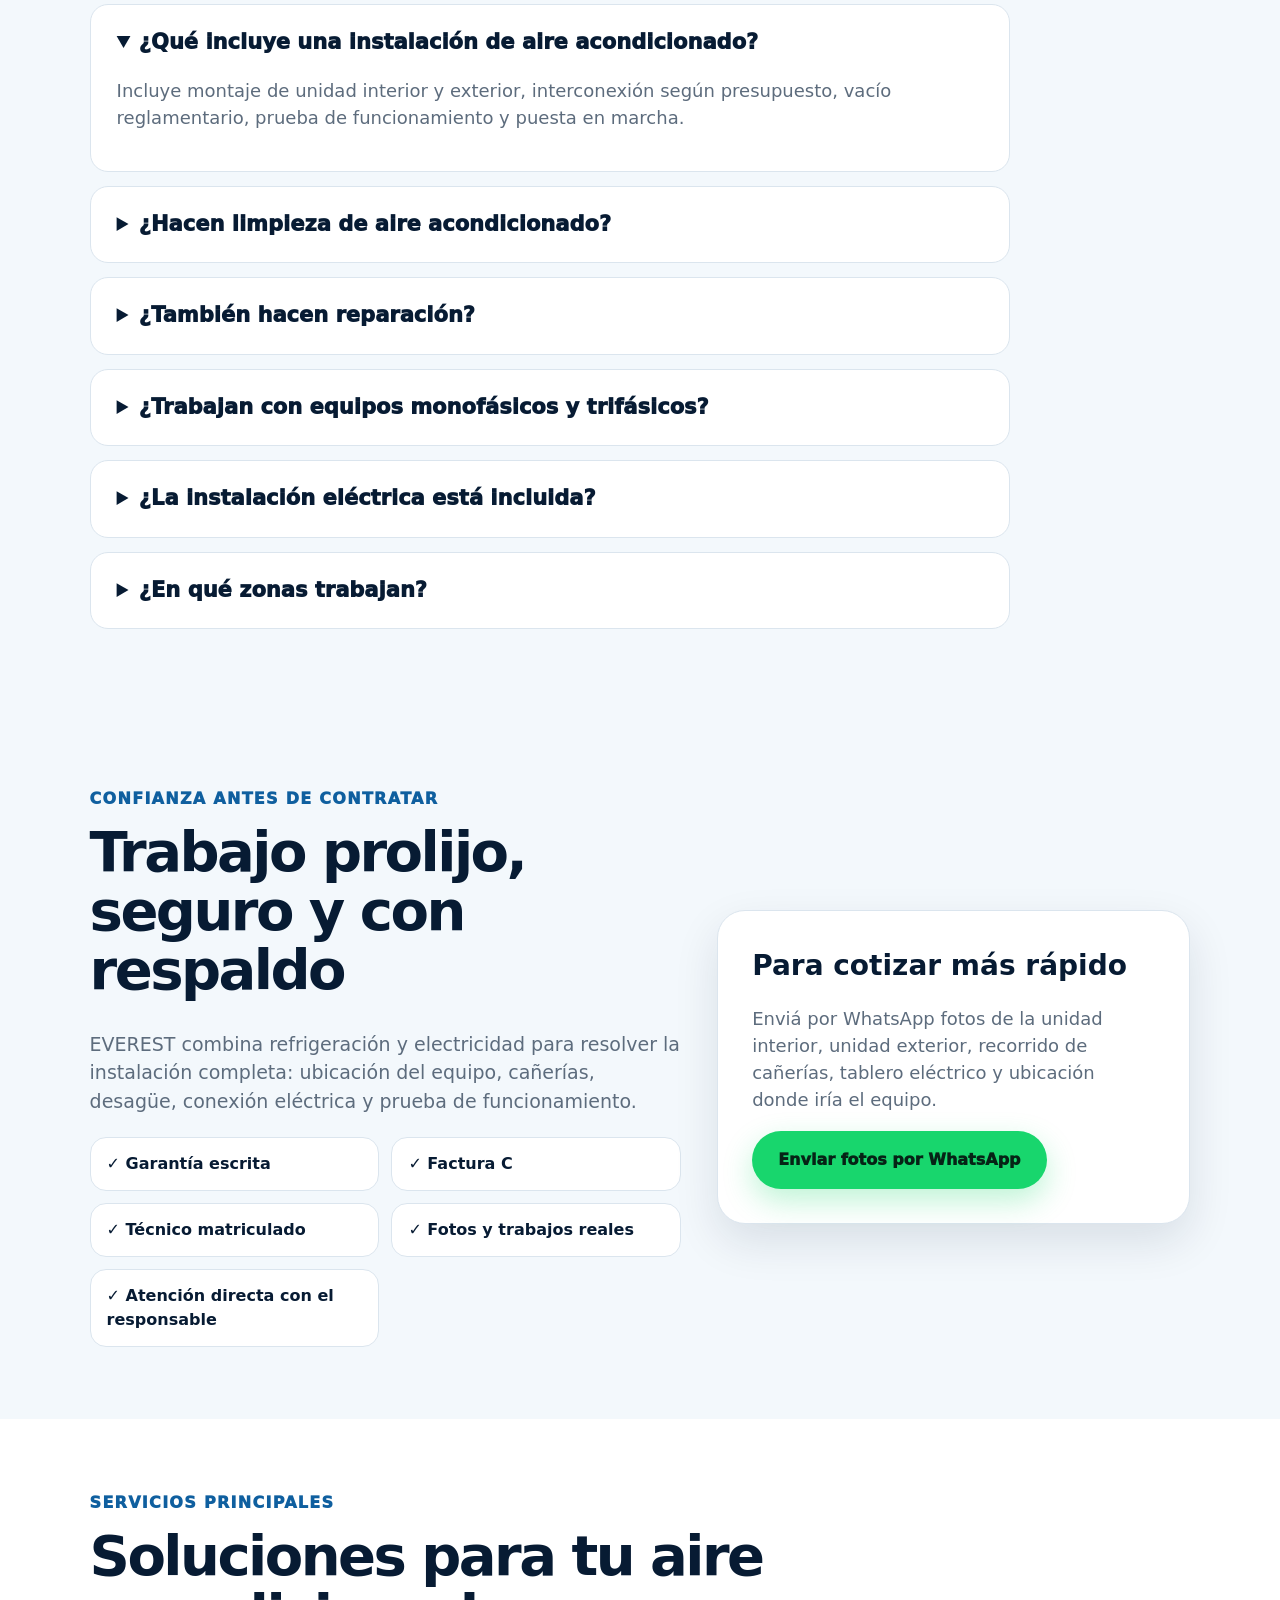
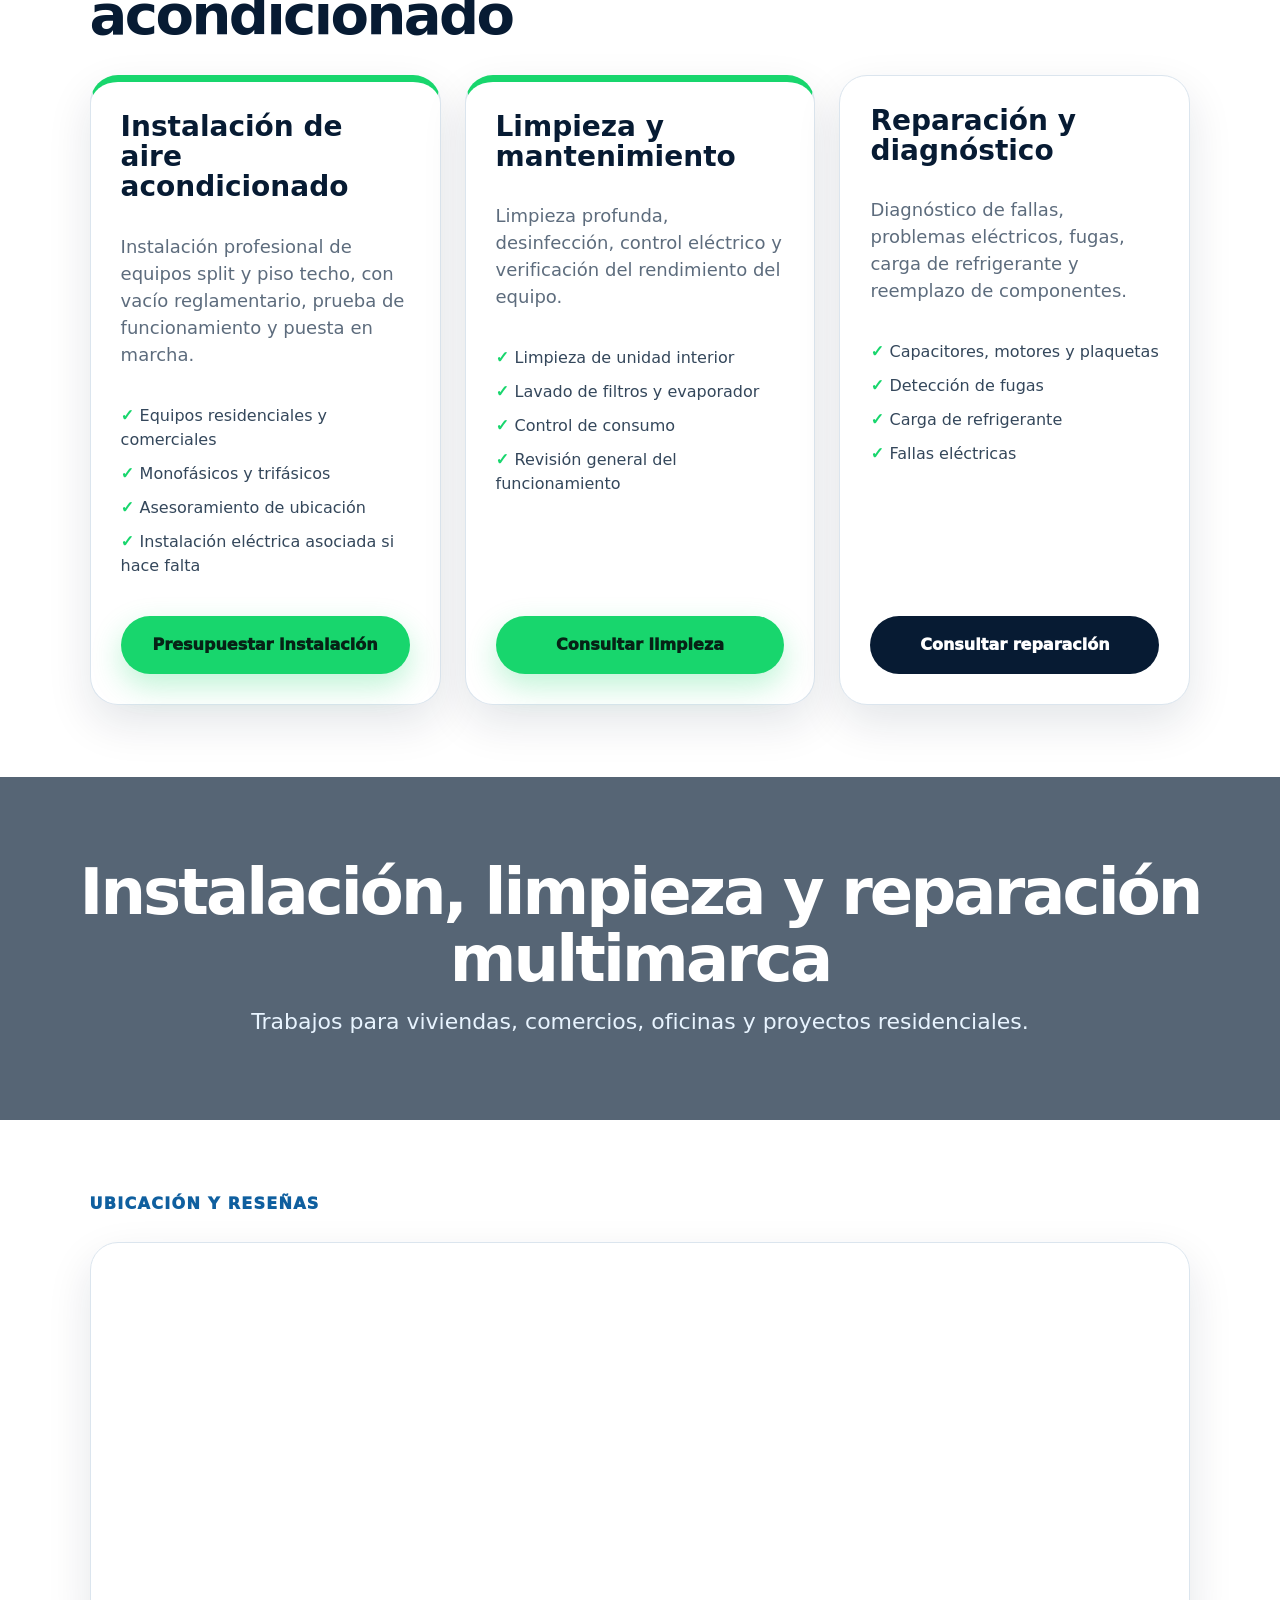
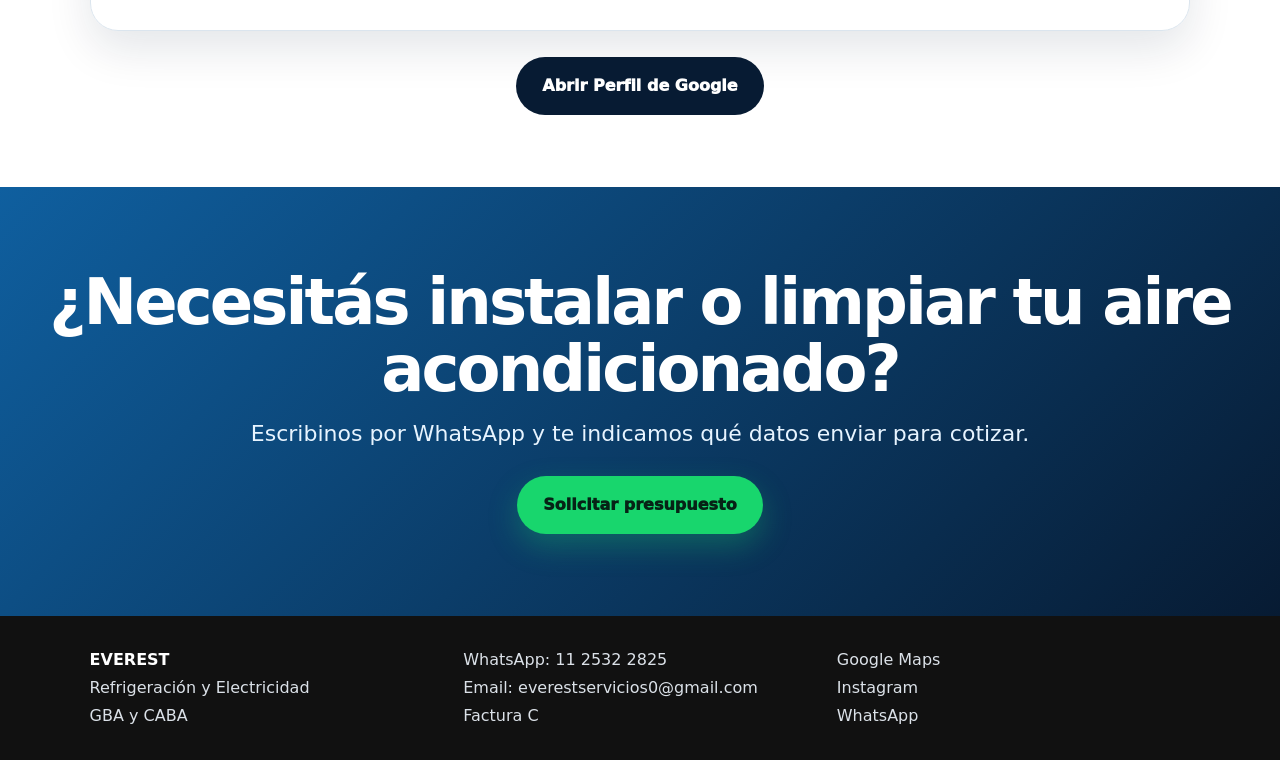
==== commit 852ad22a: "Update index.html" ====
--- a/index.html
+++ b/index.html
@@ -164,28 +164,51 @@
       </div>
     </section>
 
-    <section class="section" id="trabajos">
-      <p class="eyebrow">Trabajos realizados</p>
-      <h2>Instalaciones, limpiezas y servicios reales</h2>
-      <div class="gallery">
+   <section class="section" id="trabajos">
+    <p class="eyebrow">Trabajos realizados</p>
+    <h2>Instalaciones, limpiezas y servicios reales</h2>
+
+    <div class="gallery">
+
+        <!-- VIDEO -->
+        <div class="photo-card video-card">
+            <video
+                controls
+                preload="metadata"
+                playsinline
+                poster="assets/trabajo-mantenimiento.jpg">
+                <source src="assets/Limpieza_julio_2026_comprimido.mp4" type="video/mp4">
+            </video>
+
+            <h3>Limpieza profesional de aire acondicionado</h3>
+        </div>
+
+        <!-- FOTO 1 -->
         <button class="photo-card" type="button" data-lightbox="0">
-          <img src="assets/trabajo-instalacion.jpeg" alt="Instalación de aire acondicionado split">
-          <h3>Instalación de aire acondicionado split</h3>
+            <img src="assets/trabajo-instalacion.jpeg" alt="">
+            <h3>Instalación de aire acondicionado split</h3>
         </button>
+
+        <!-- FOTO 2 -->
         <button class="photo-card" type="button" data-lightbox="1">
-          <img src="assets/trabajo-mantenimiento.jpg" alt="Limpieza y mantenimiento de aire acondicionado piso techo">
-          <h3>Mantenimiento técnico de piso techo</h3>
+            <img src="assets/trabajo-mantenimiento.jpg" alt="">
+            <h3>Mantenimiento técnico de piso techo</h3>
         </button>
+
+        <!-- FOTO 3 -->
         <button class="photo-card" type="button" data-lightbox="2">
-          <img src="assets/trabajo-circuitos.png" alt="Circuitos dedicados y protecciones eléctricas">
-          <h3>Circuitos dedicados y protecciones</h3>
+            <img src="assets/trabajo-circuitos.png" alt="">
+            <h3>Circuitos dedicados y protecciones</h3>
         </button>
+
+        <!-- FOTO 4 -->
         <button class="photo-card" type="button" data-lightbox="3">
-          <img src="assets/trabajo-portada.png" alt="Trabajo realizado por EVEREST en sistema de aire acondicionado">
-          <h3>Trabajos reales EVEREST</h3>
+            <img src="assets/trabajo-portada.png" alt="">
+            <h3>Trabajos reales EVEREST</h3>
         </button>
-      </div>
-    </section>
+
+    </div>
+</section>
 
     <section class="section faq" id="faq">
       <p class="eyebrow">Preguntas frecuentes</p>
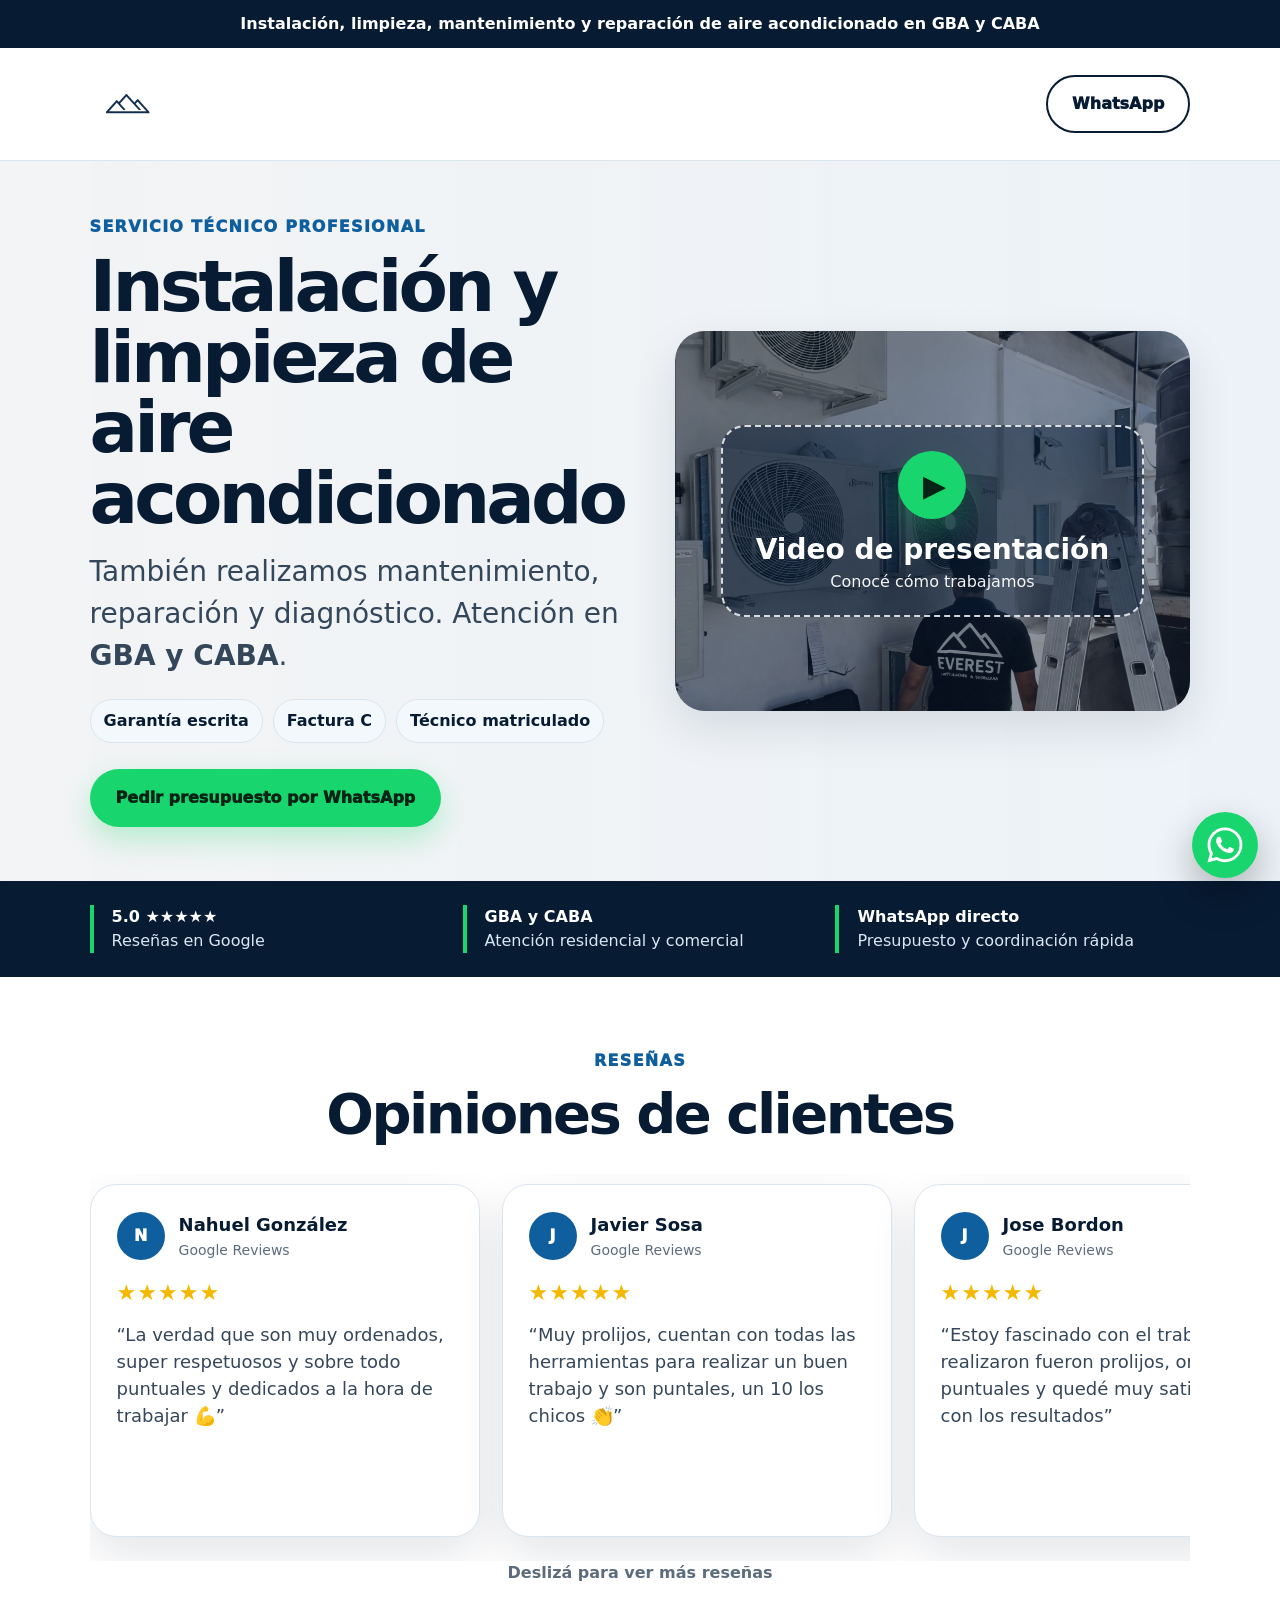
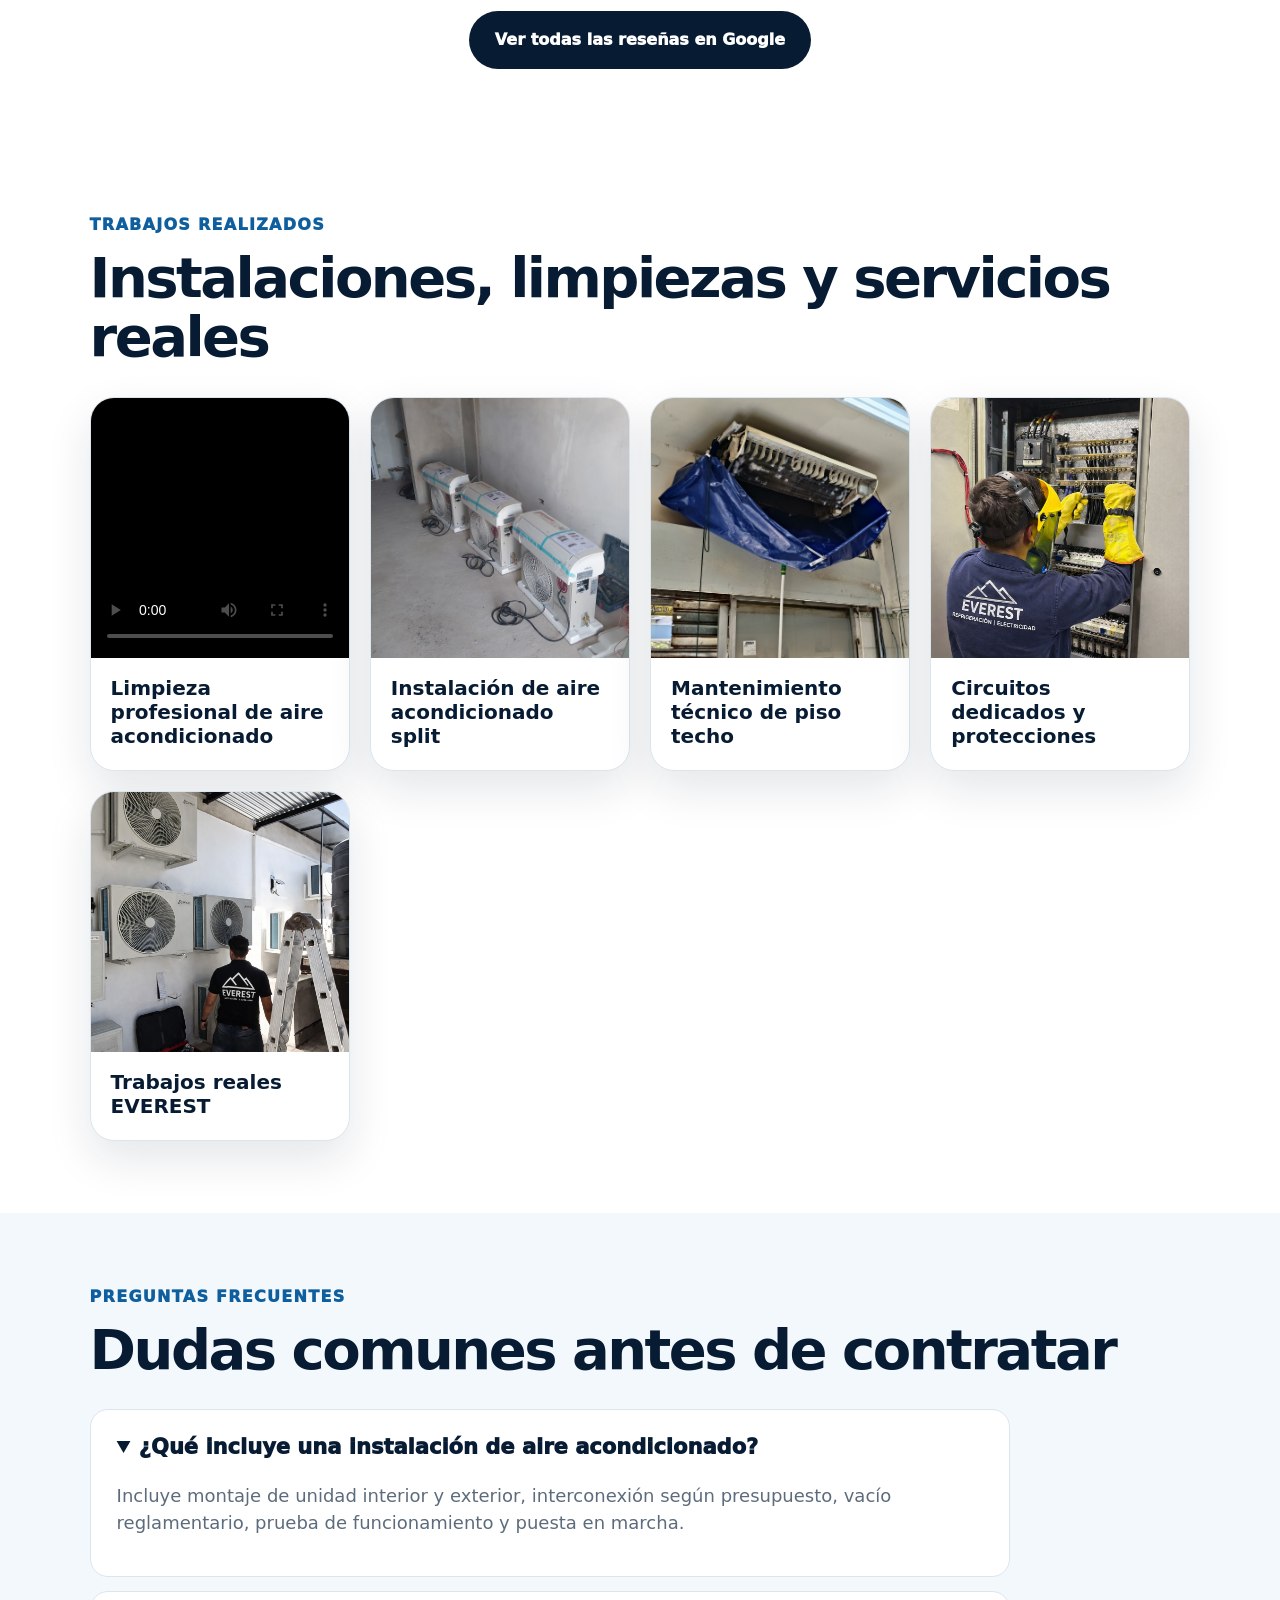
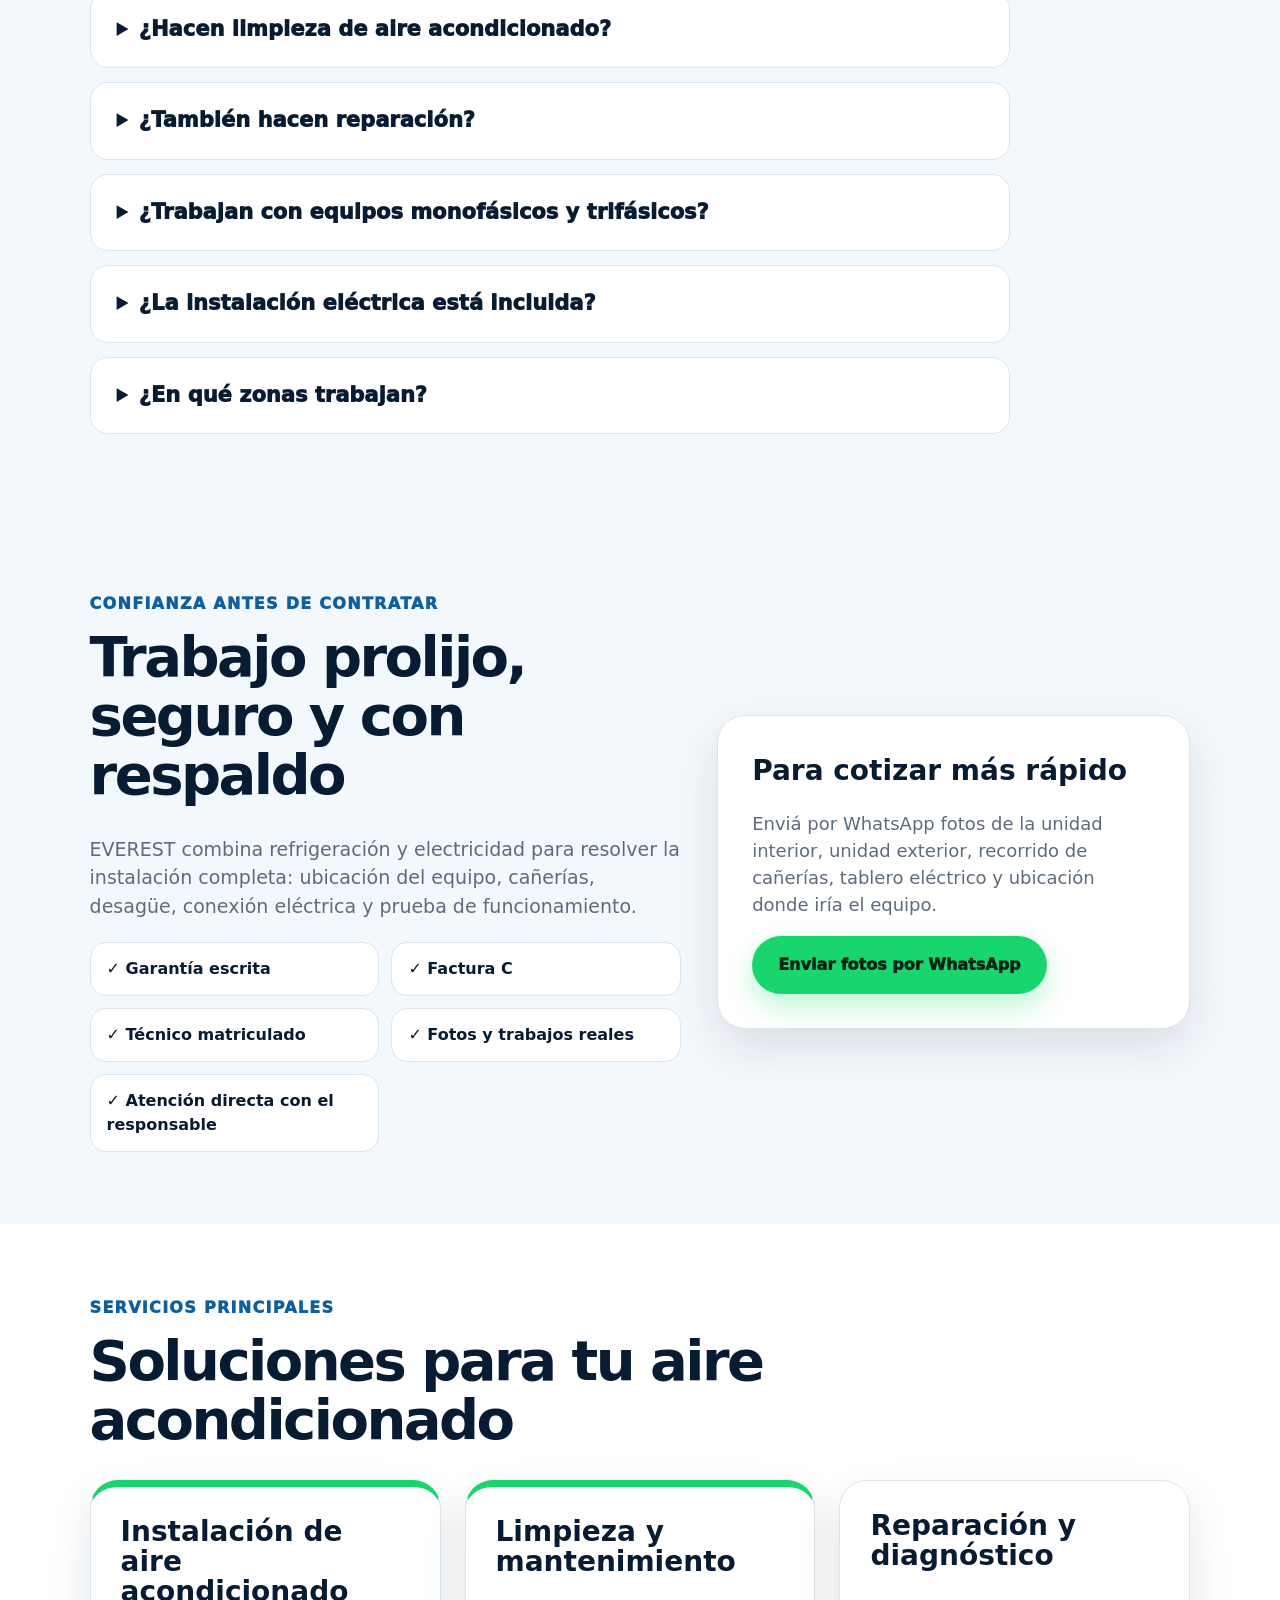
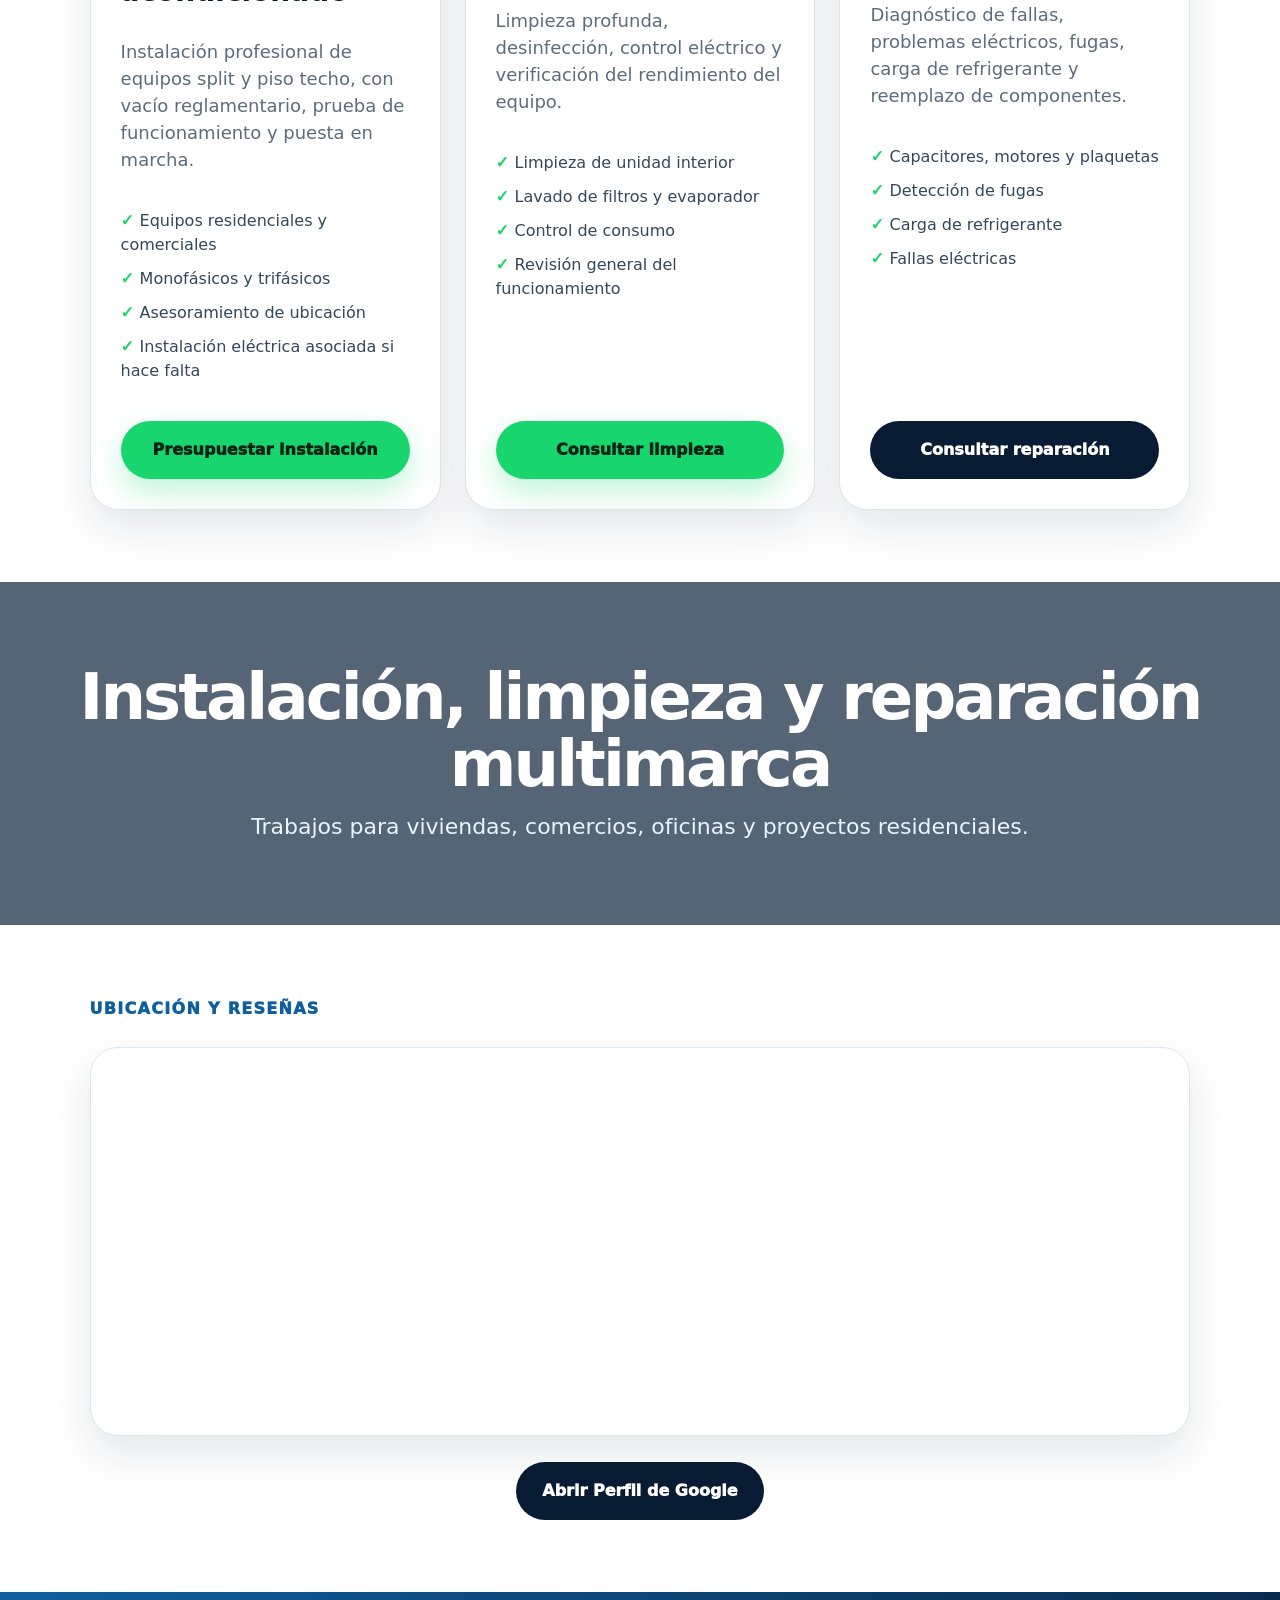
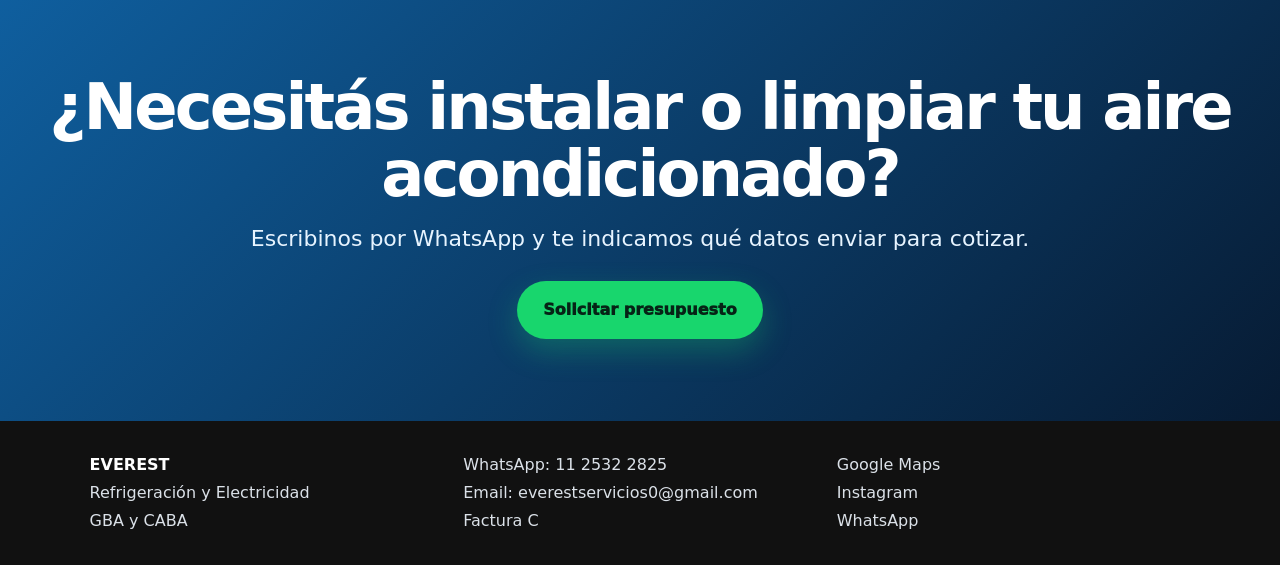
==== commit d5fa0ed1: "Update index.html" ====
--- a/index.html
+++ b/index.html
@@ -176,7 +176,7 @@
                 controls
                 preload="metadata"
                 playsinline
-                poster="assets/trabajo-mantenimiento.jpg">
+                poster="assets/miniatura-limpieza.png">
                 <source src="assets/Limpieza_julio_2026_comprimido.mp4" type="video/mp4">
             </video>
 
--- a/styles.css
+++ b/styles.css
@@ -582,12 +582,24 @@
 
 /* Ajustes V3.8: galería tipo lightbox/carrusel */
 .photo-card{
-  border:1px solid var(--border);
-  background:white;
-  padding:0;
-  cursor:pointer;
-  font-family:inherit;
-  text-align:left;
+    flex:0 0 320px;
+
+    border:1px solid var(--border);
+    background:white;
+    padding:0;
+
+    cursor:pointer;
+    font-family:inherit;
+    text-align:left;
+
+    scroll-snap-align:start;
+}
+.video-card video{
+    width:100%;
+    height:260px;
+    object-fit:cover;
+    display:block;
+    background:#000;
 }
 .lightbox{
   position:fixed;
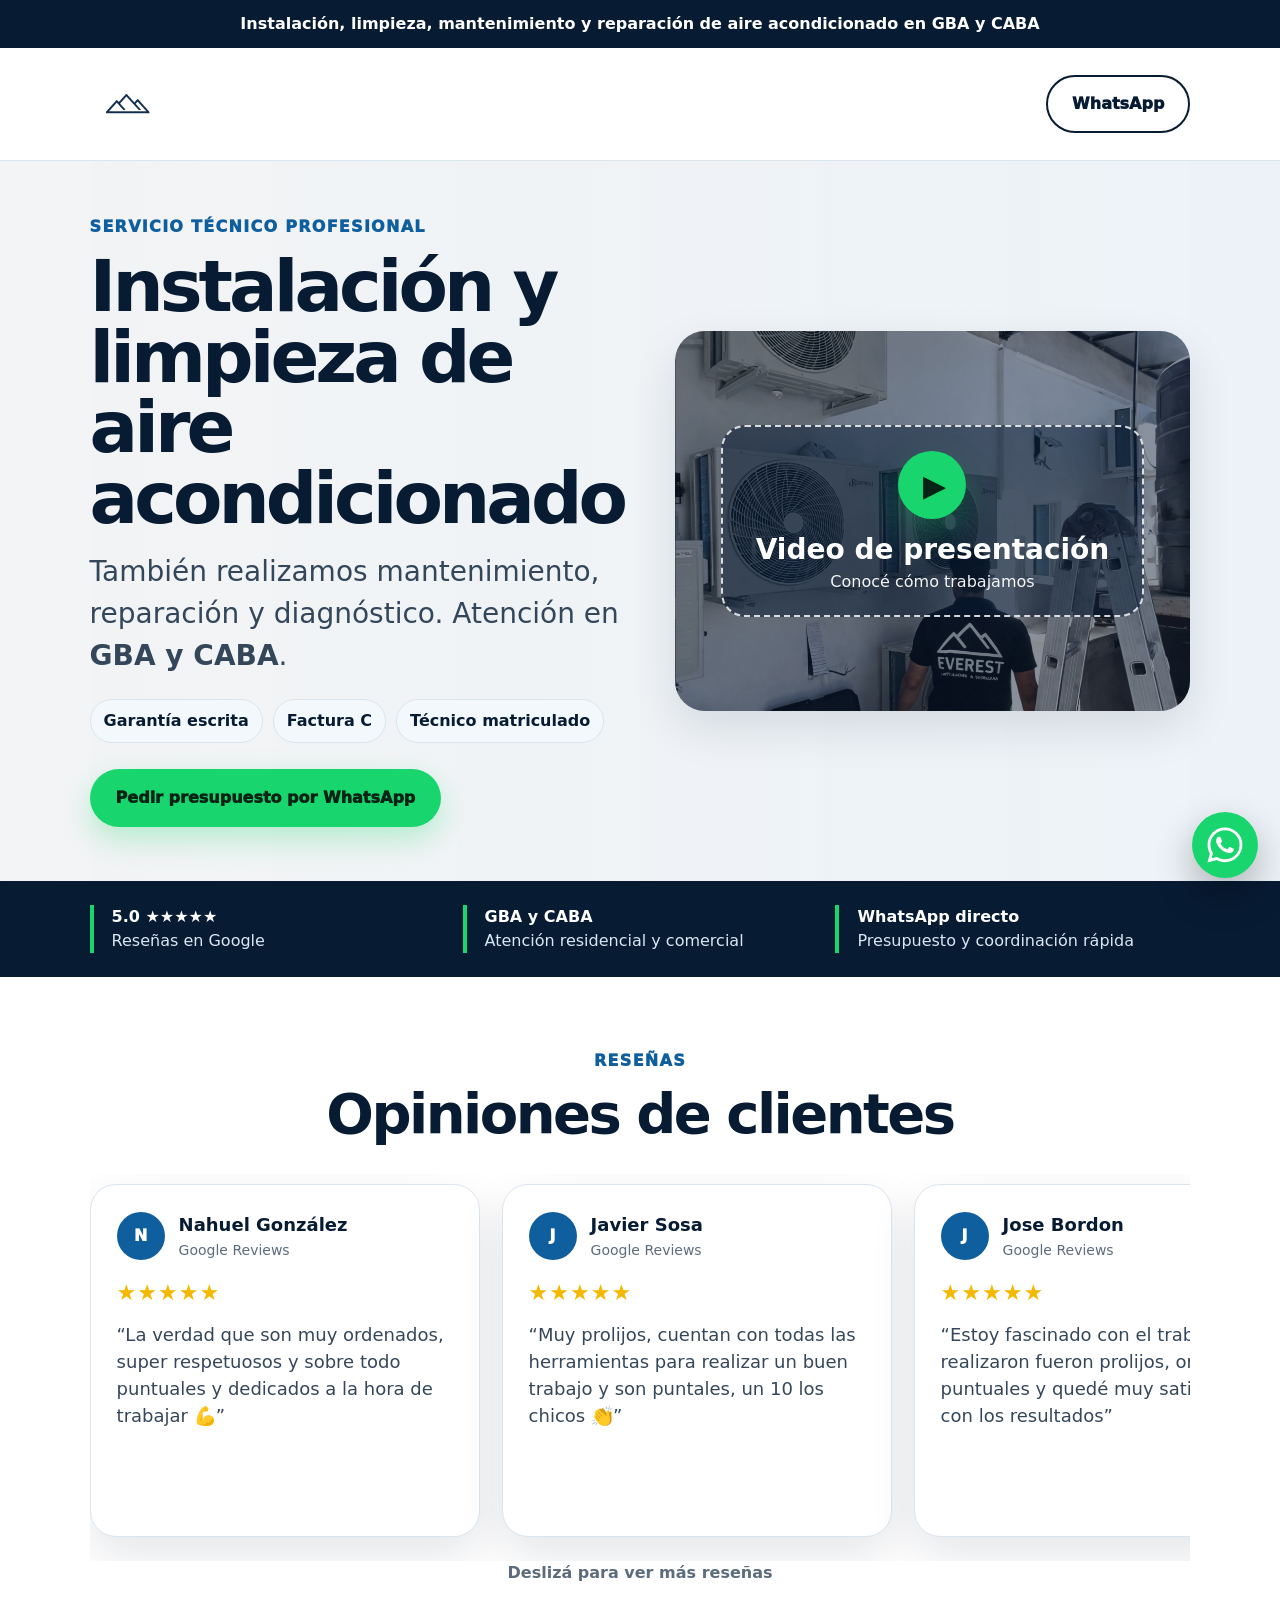
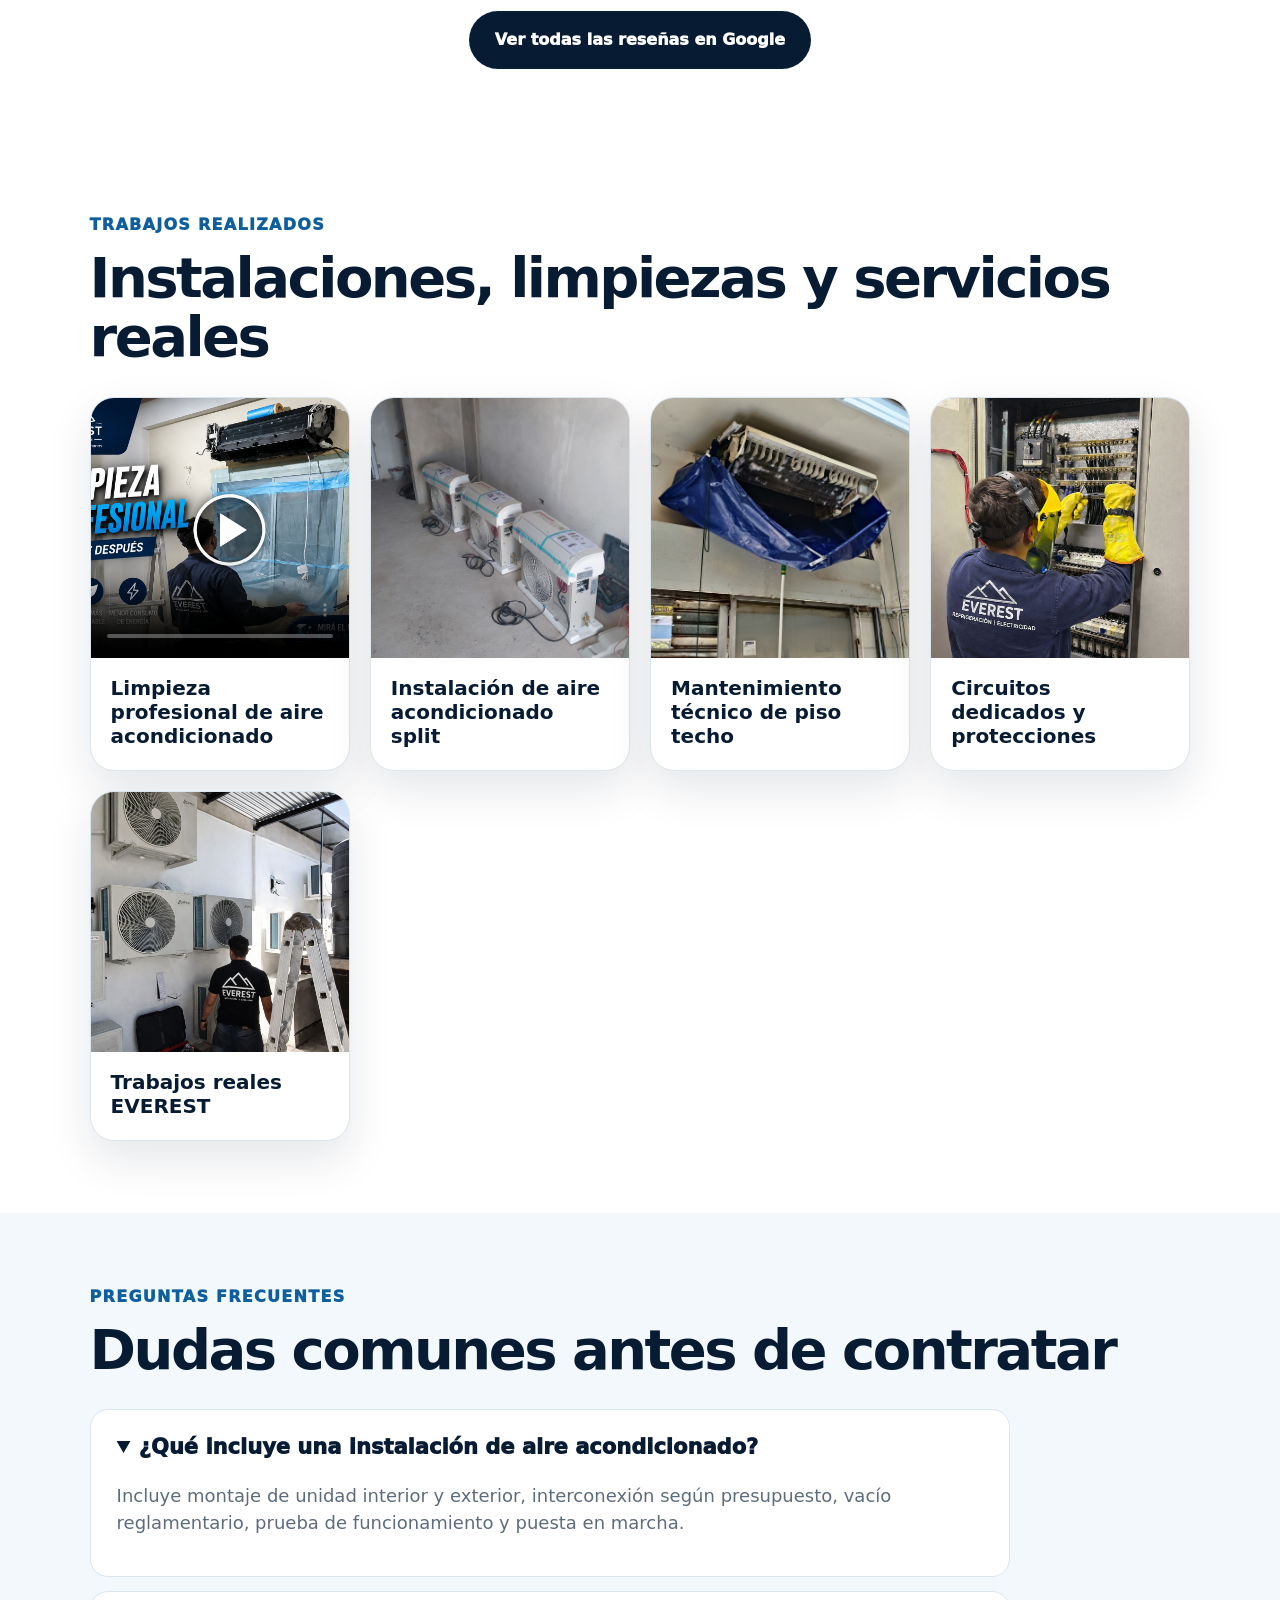
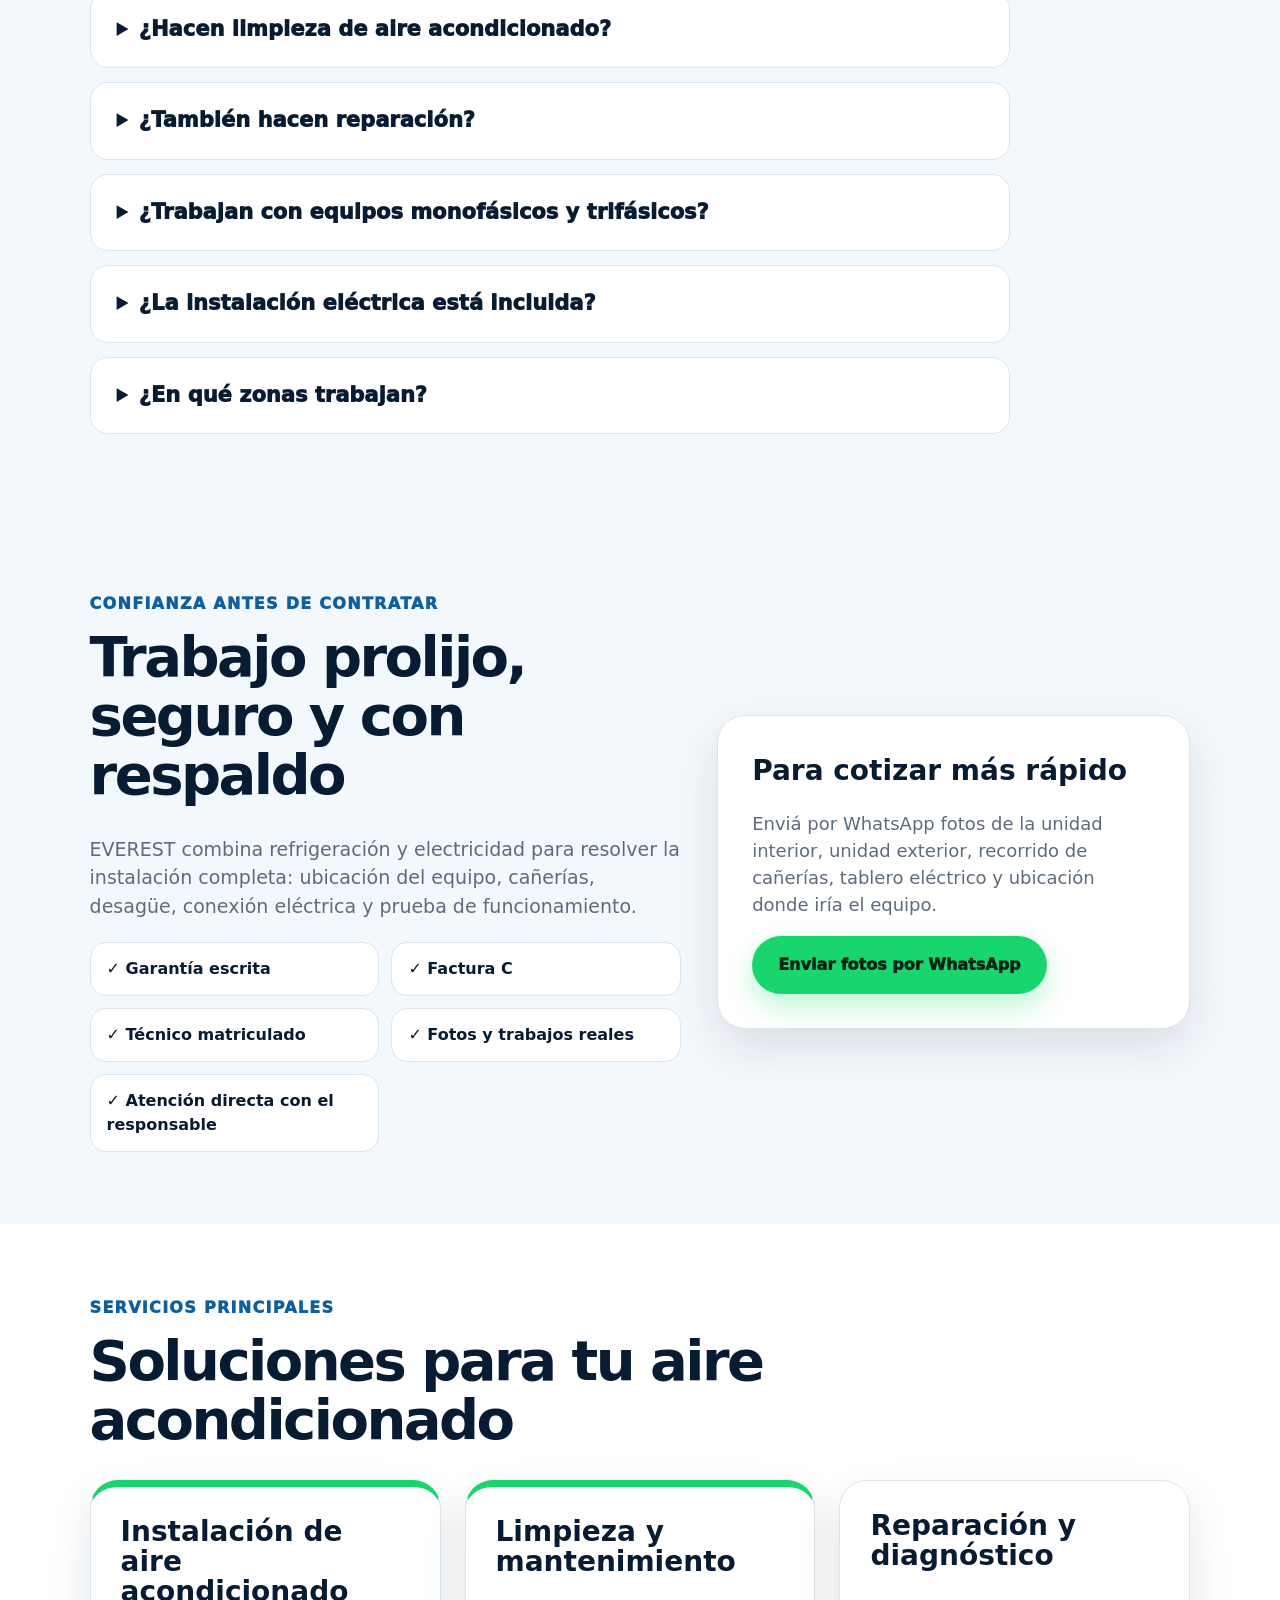
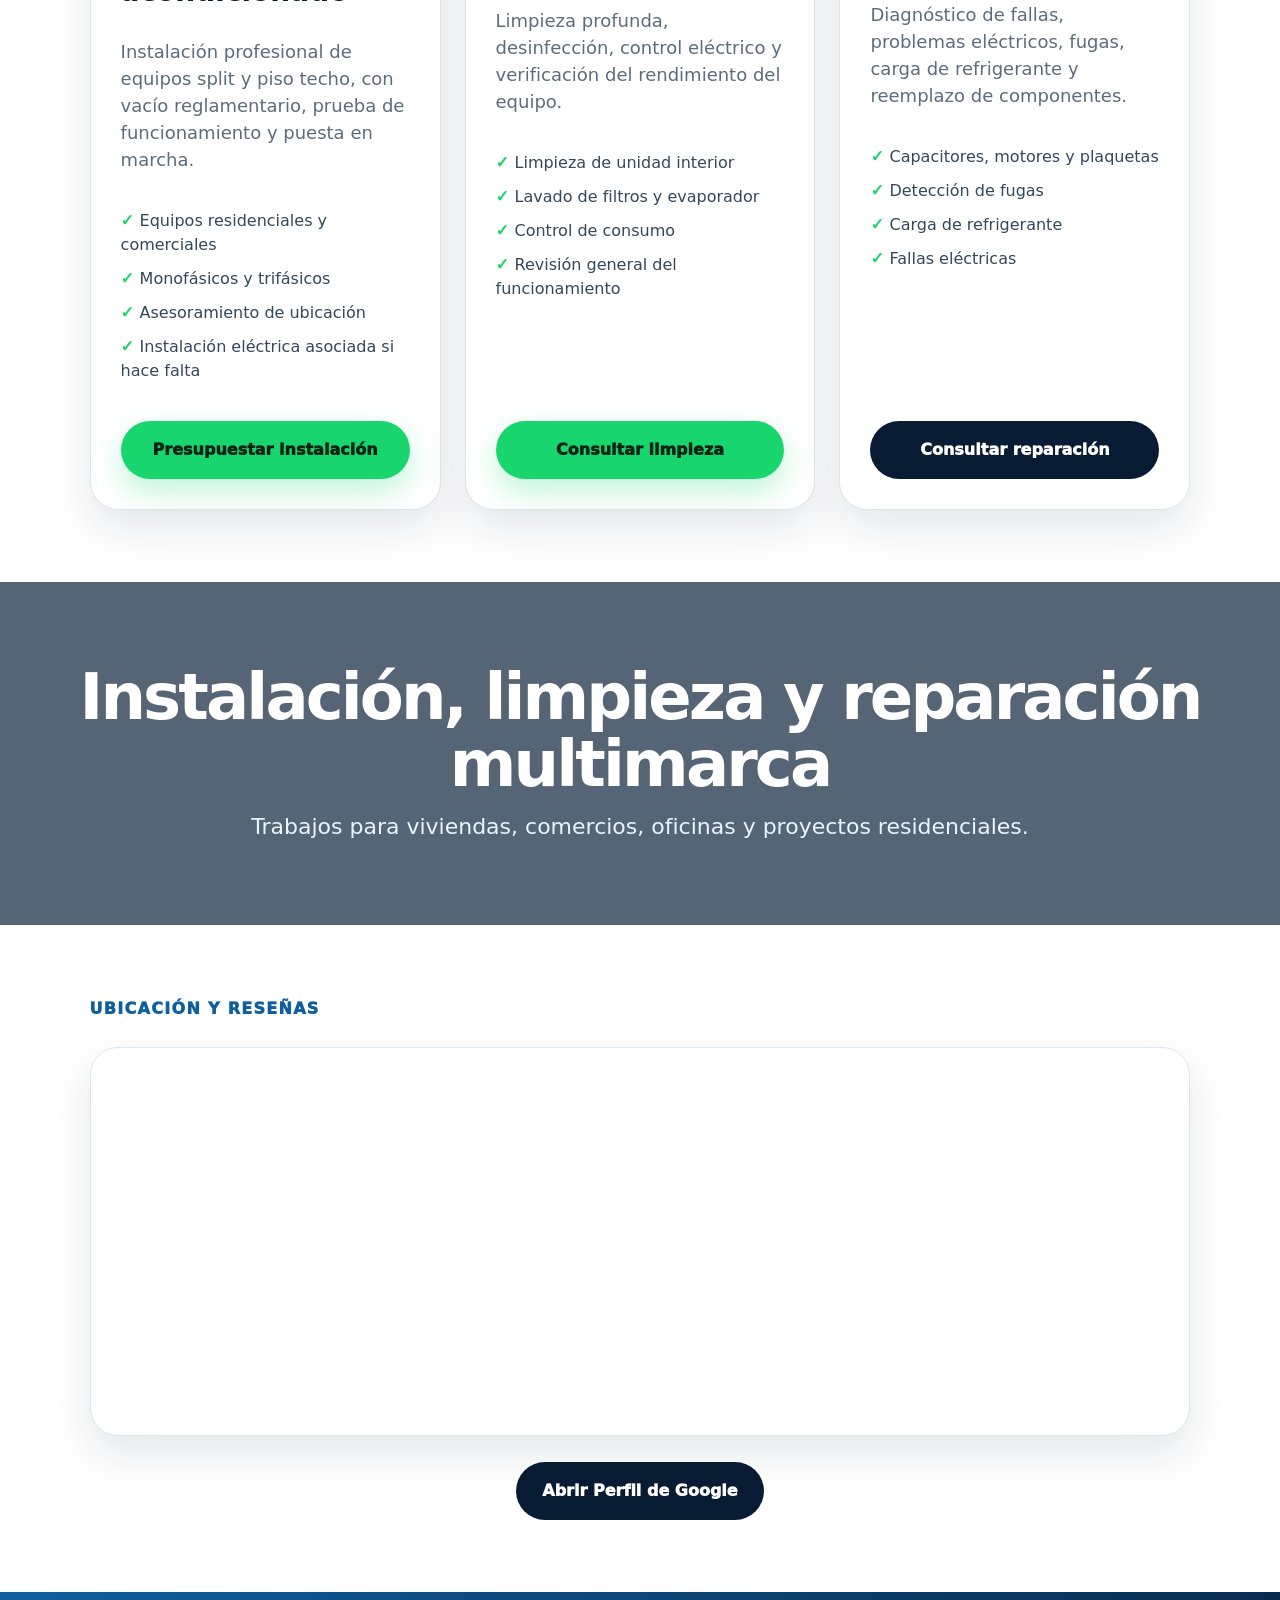
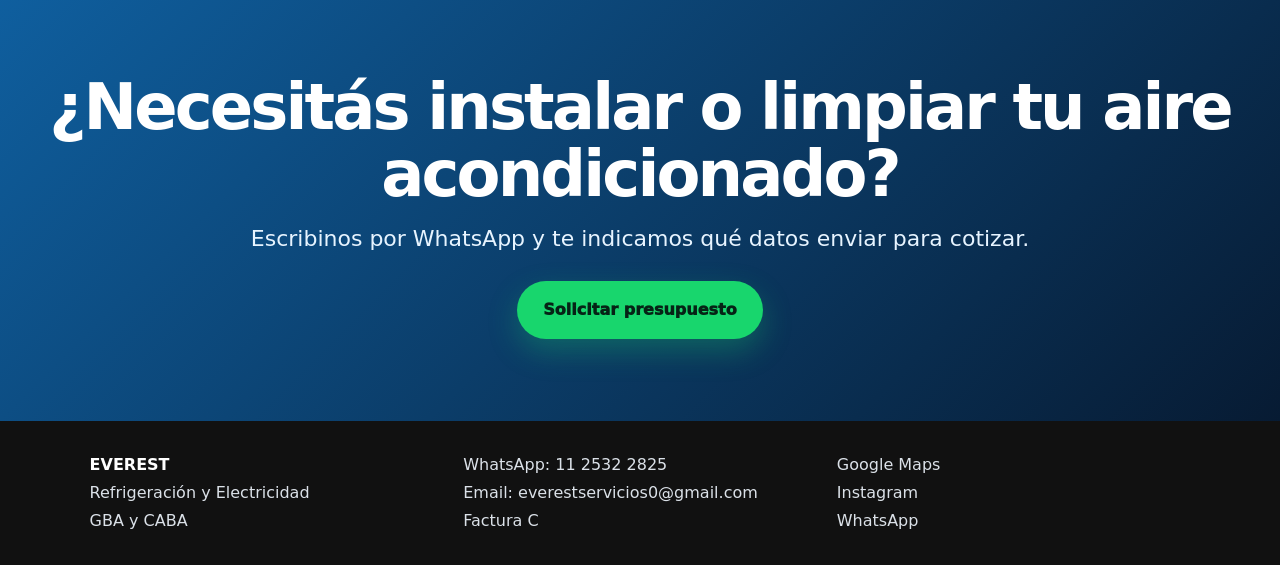
==== commit 6d9ac65a: "Update index.html" ====
--- a/index.html
+++ b/index.html
@@ -174,6 +174,7 @@
         <div class="photo-card video-card">
             <video
                 controls
+                controlslist="nofullscreen"
                 preload="metadata"
                 playsinline
                 poster="assets/miniatura-limpieza.png">
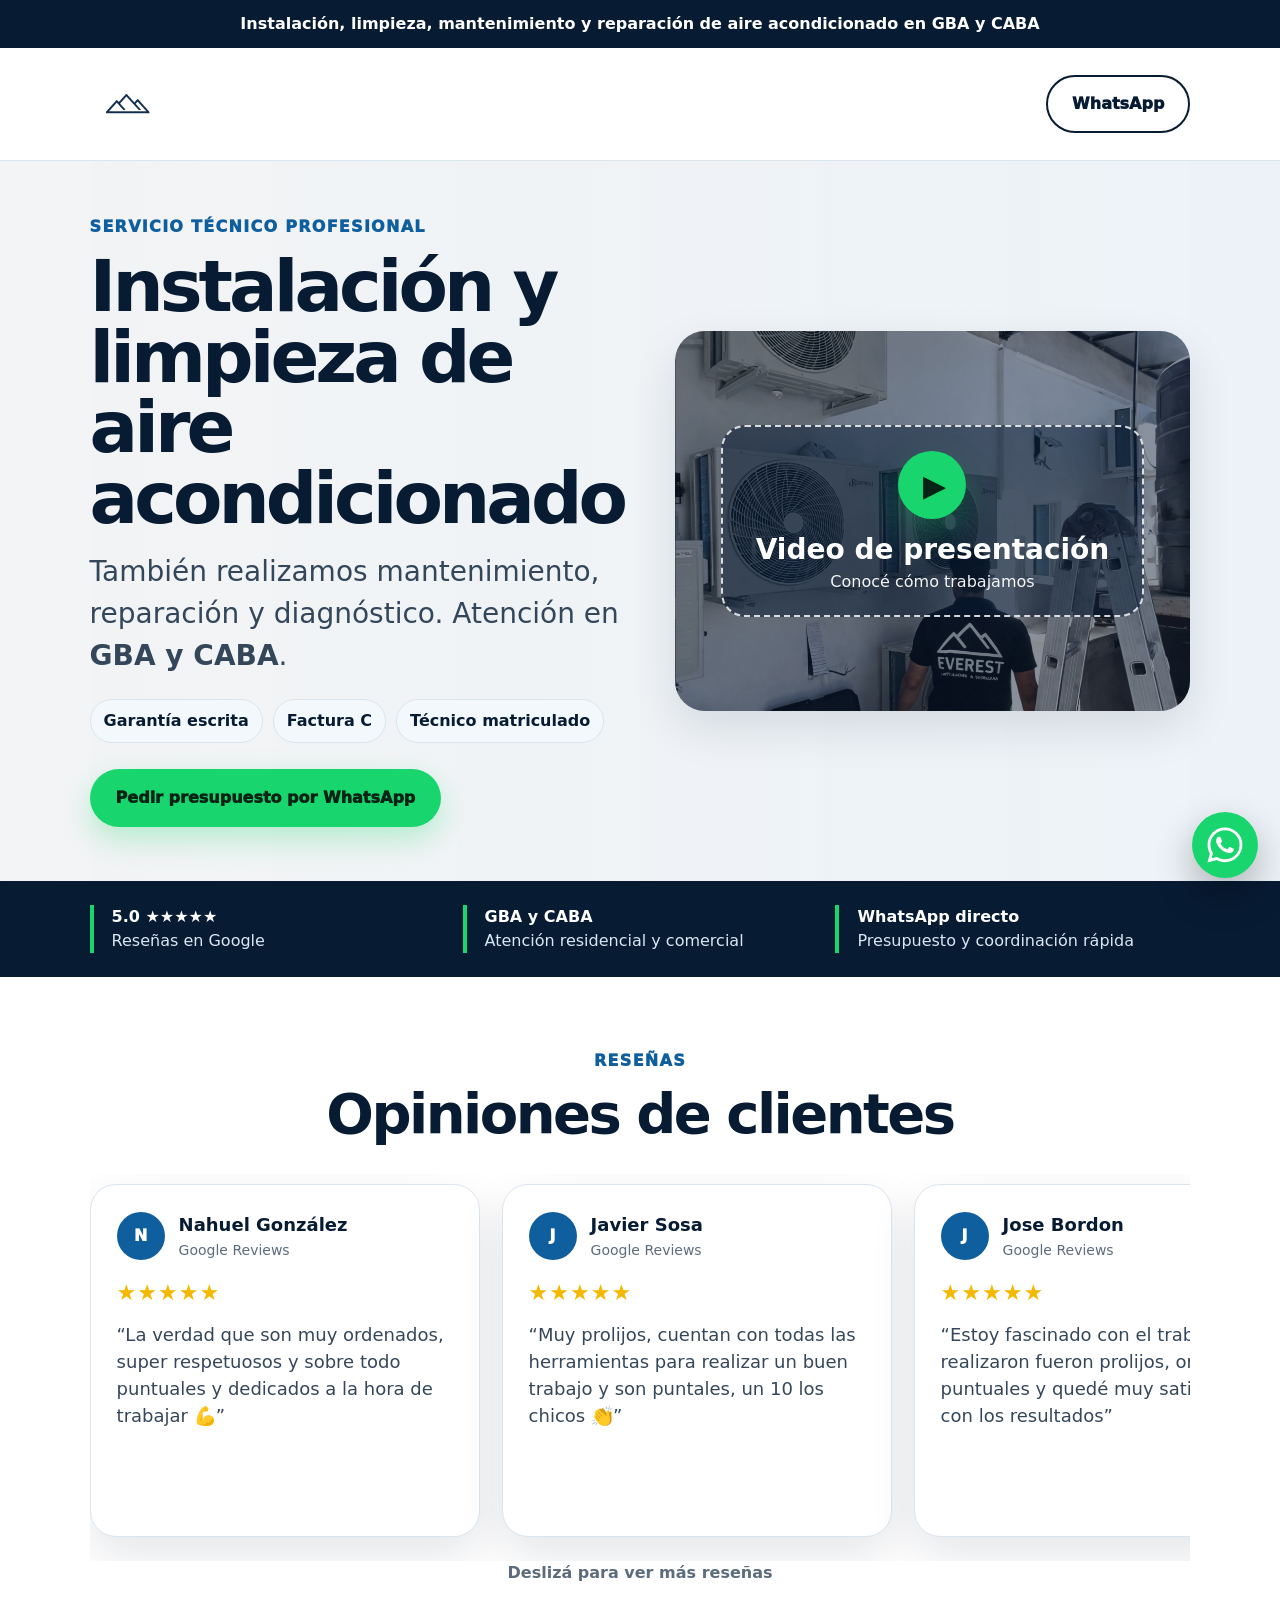
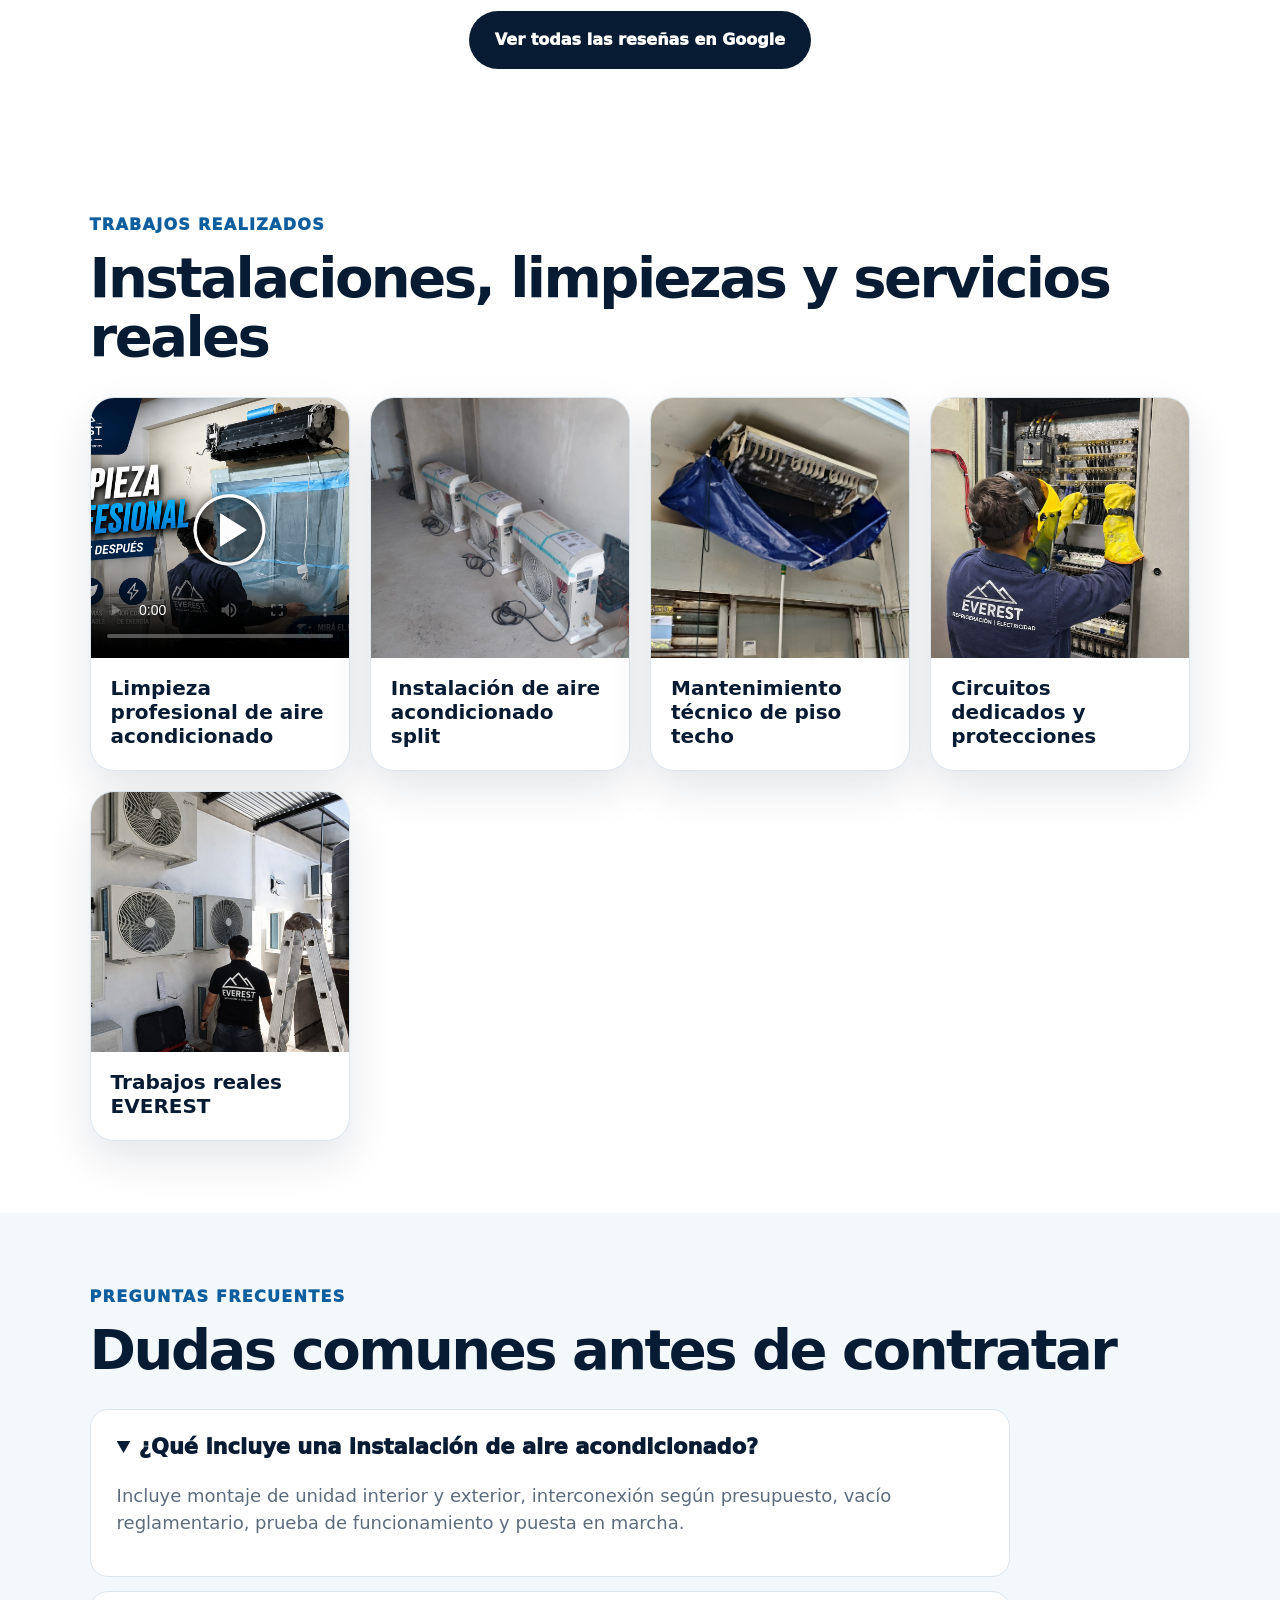
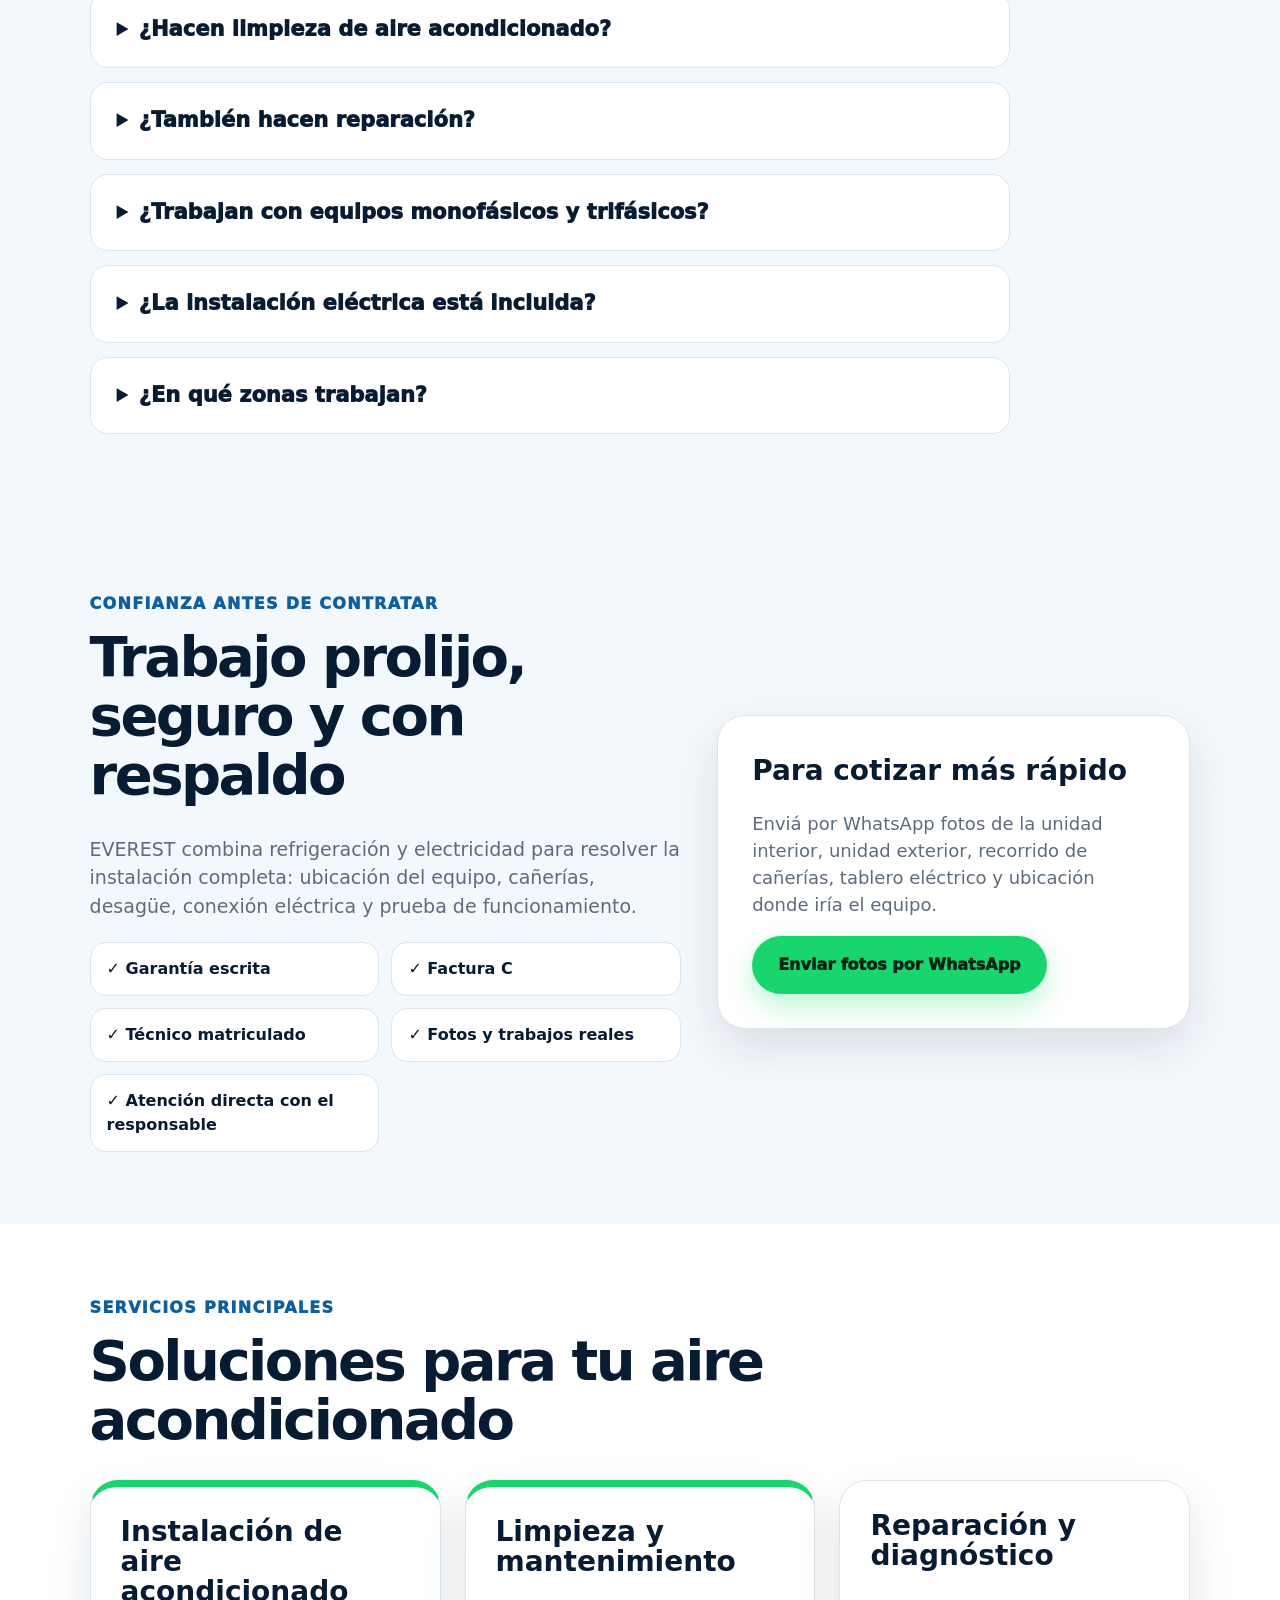
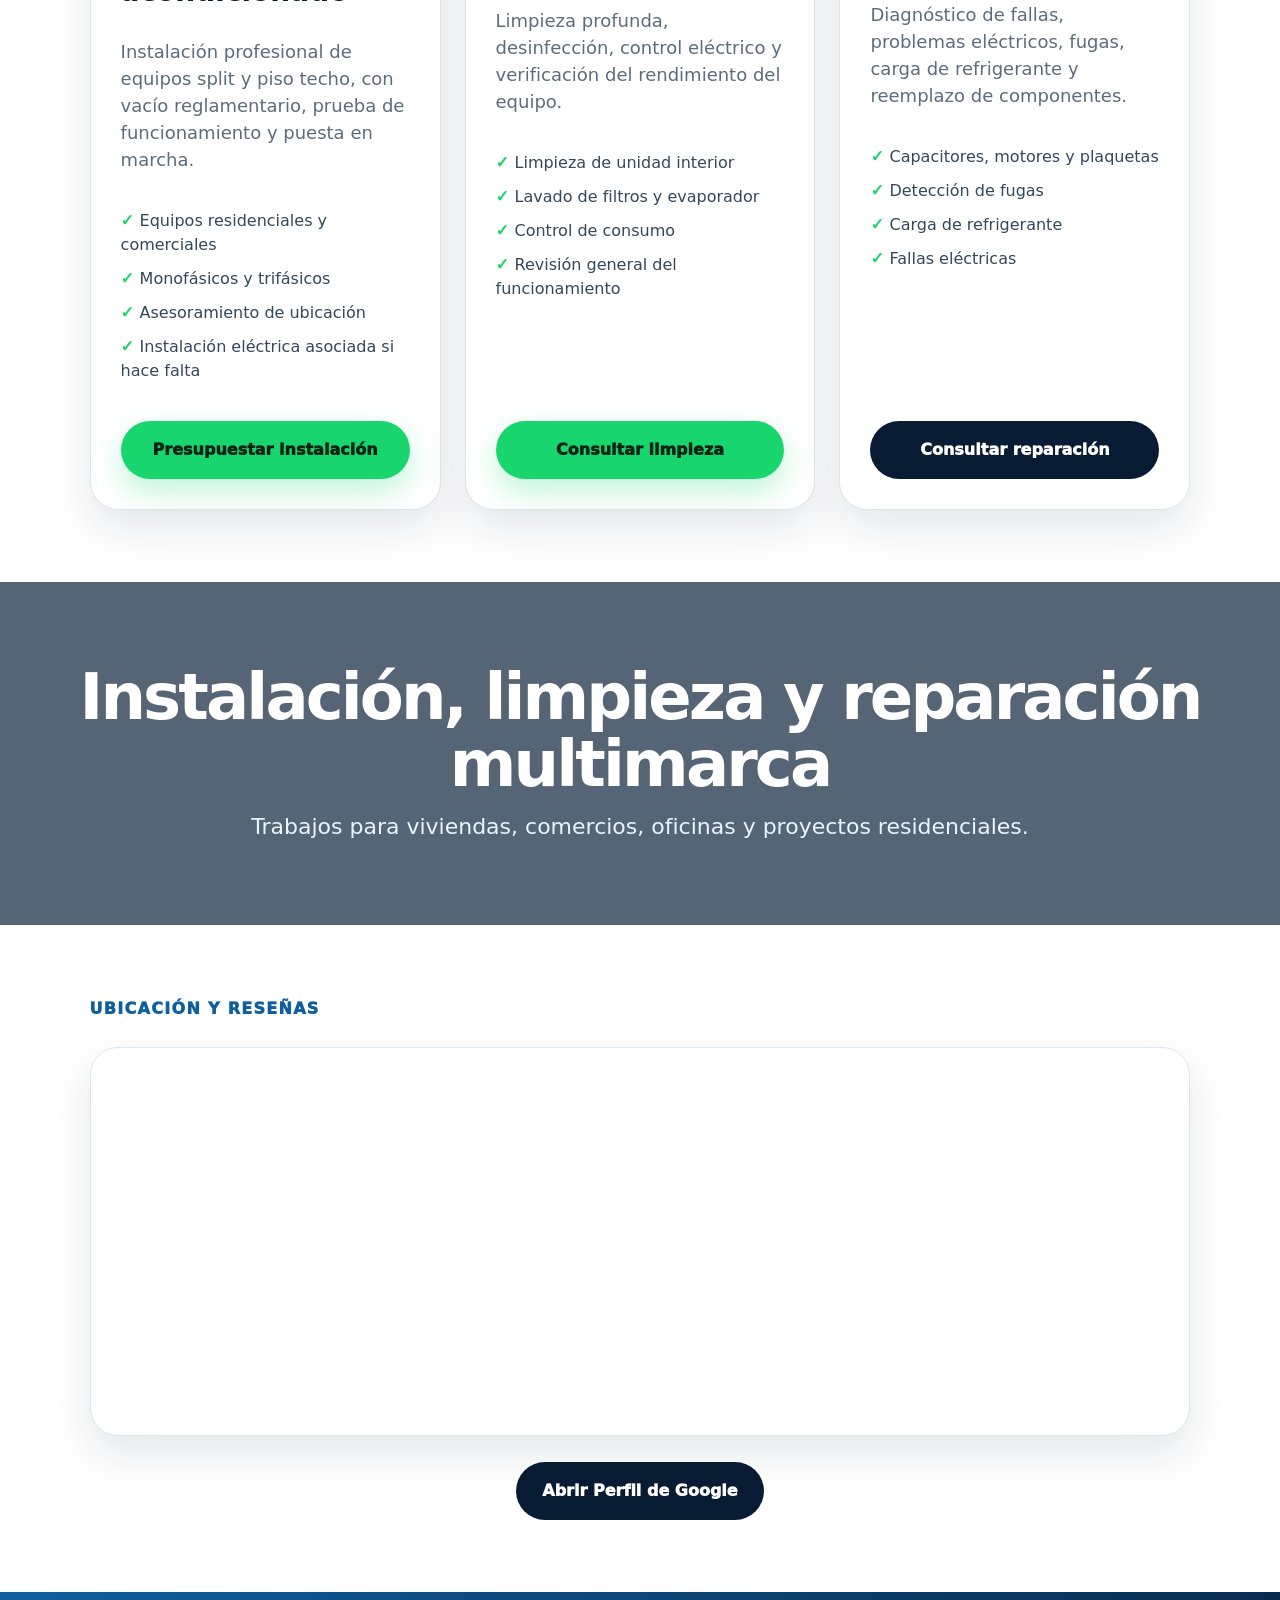
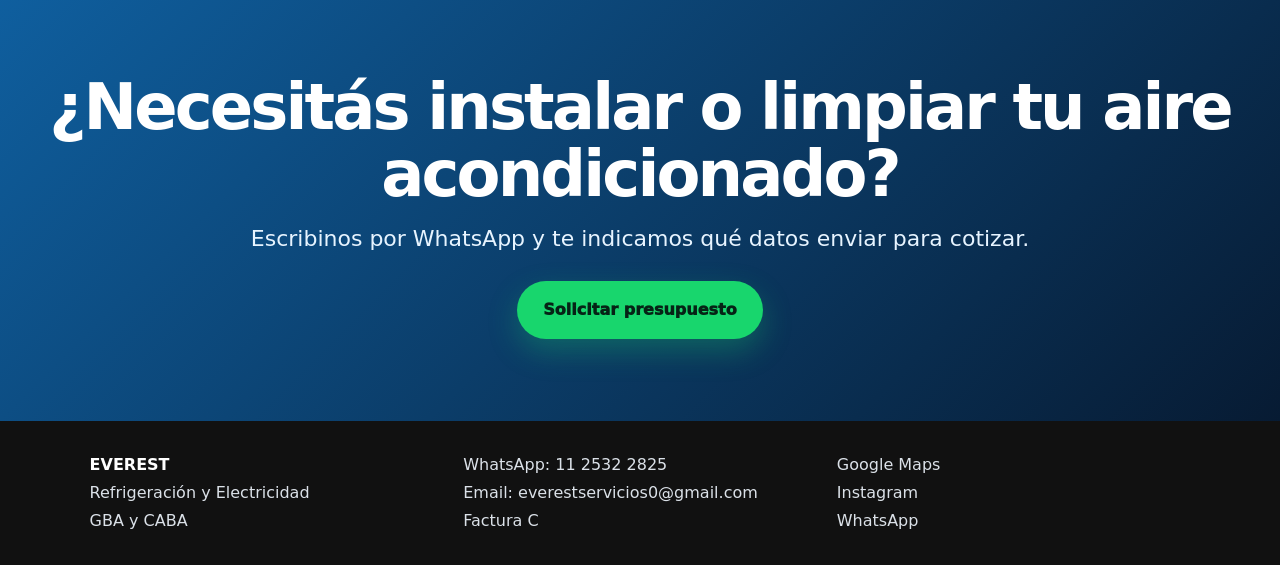
==== commit 342b9275: "Update index.html" ====
--- a/index.html
+++ b/index.html
@@ -174,7 +174,6 @@
         <div class="photo-card video-card">
             <video
                 controls
-                controlslist="nofullscreen"
                 preload="metadata"
                 playsinline
                 poster="assets/miniatura-limpieza.png">
